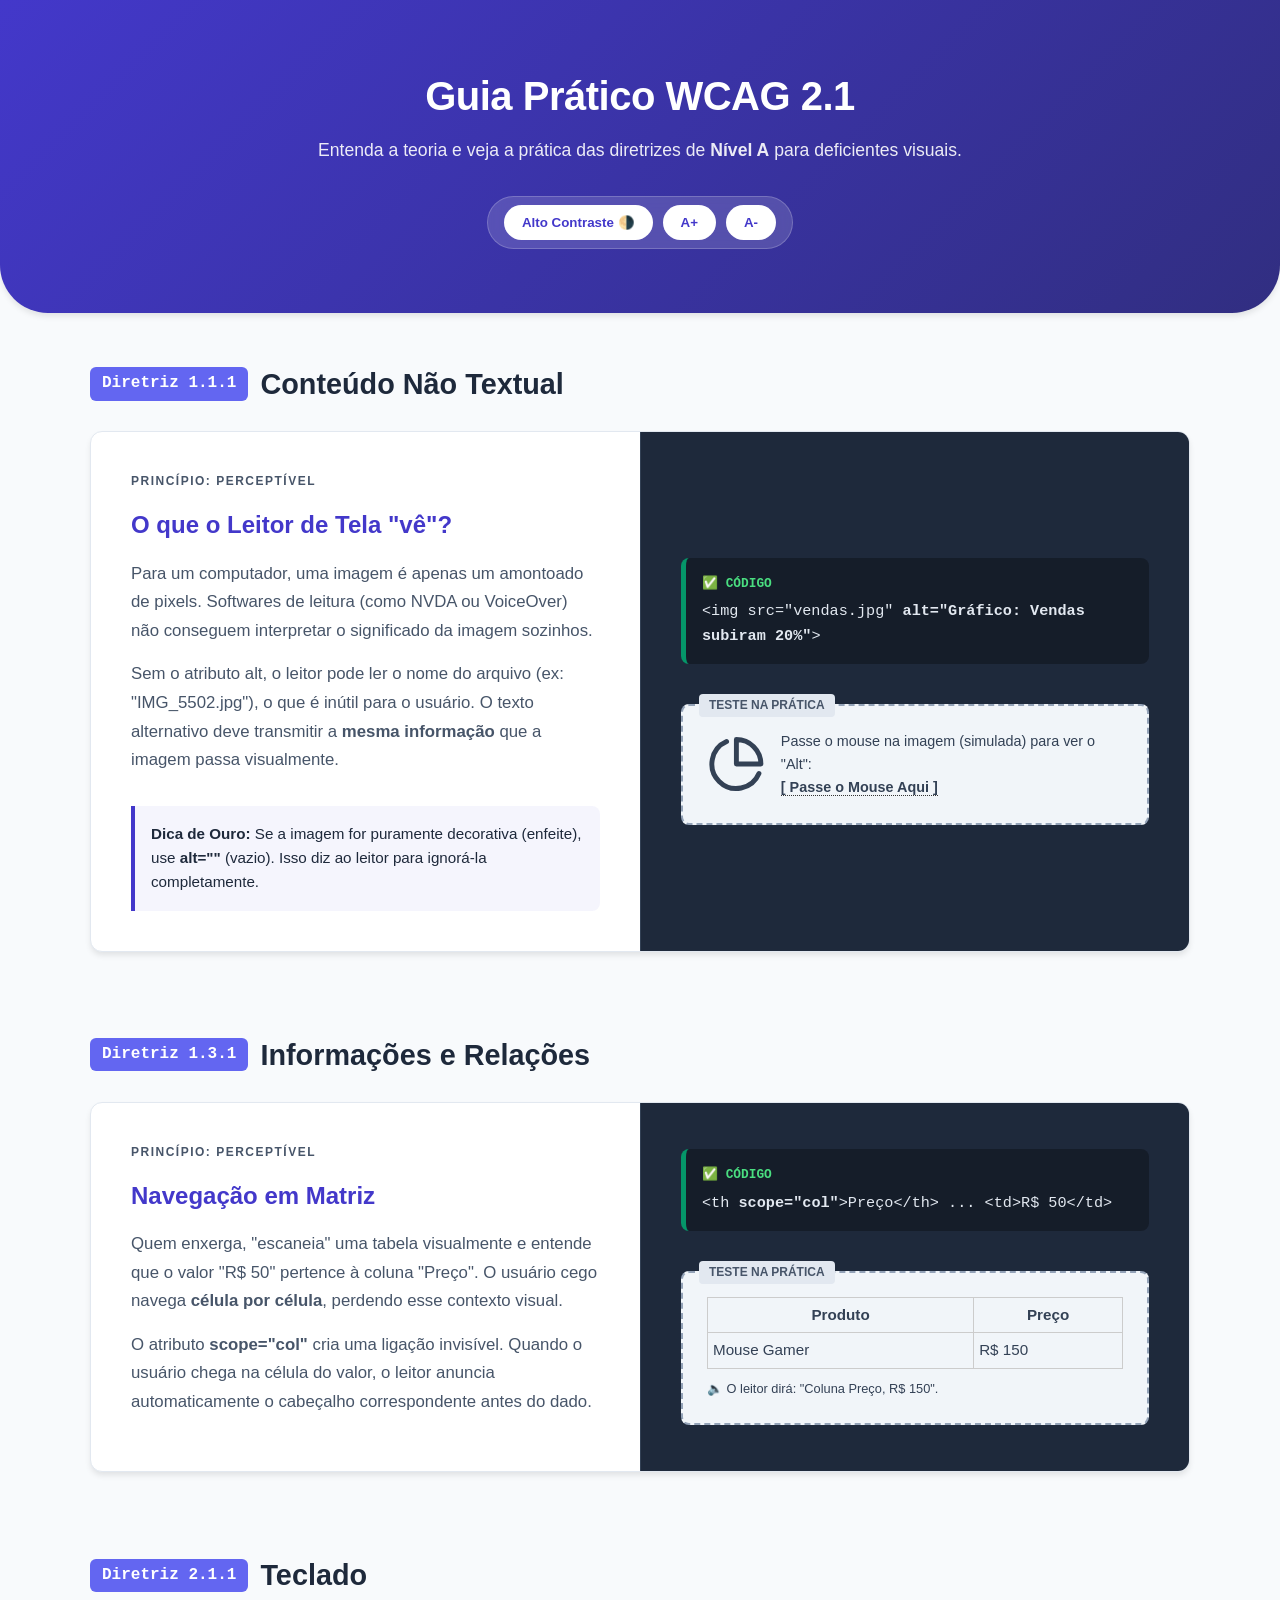
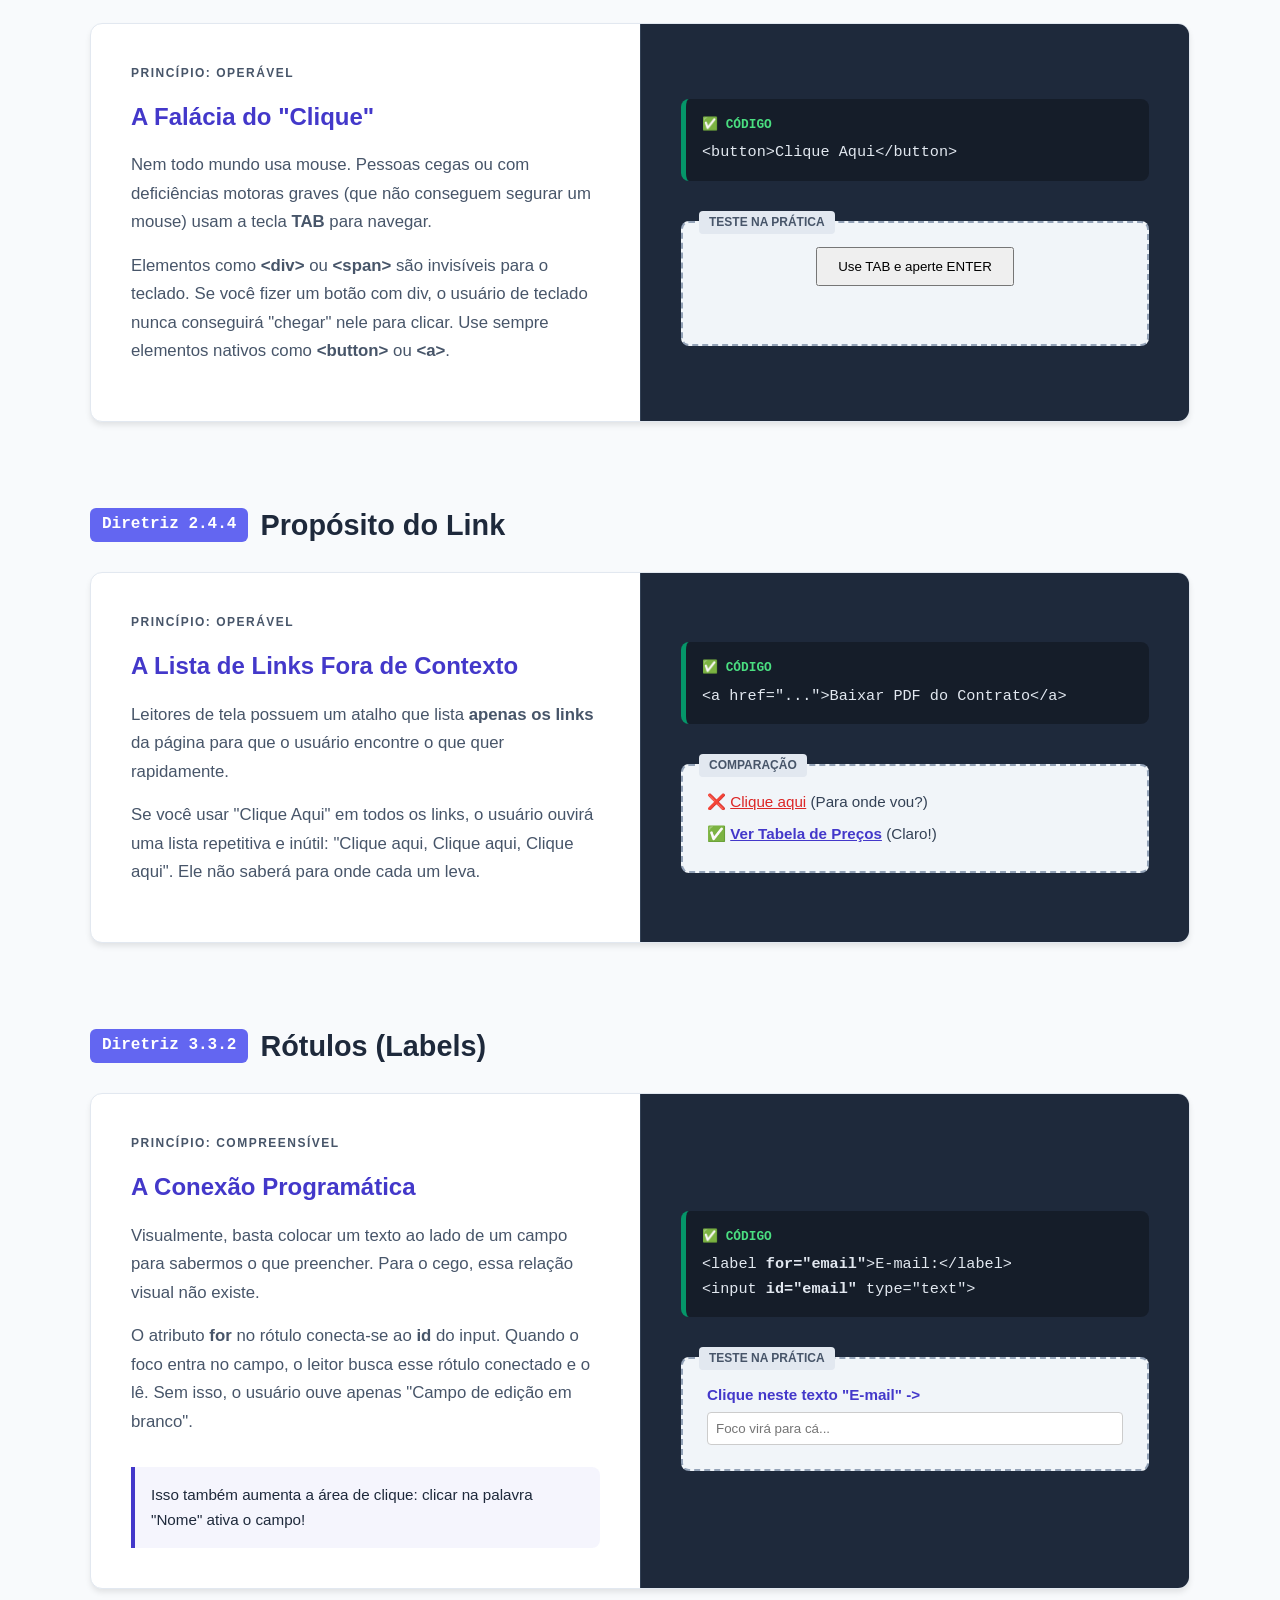
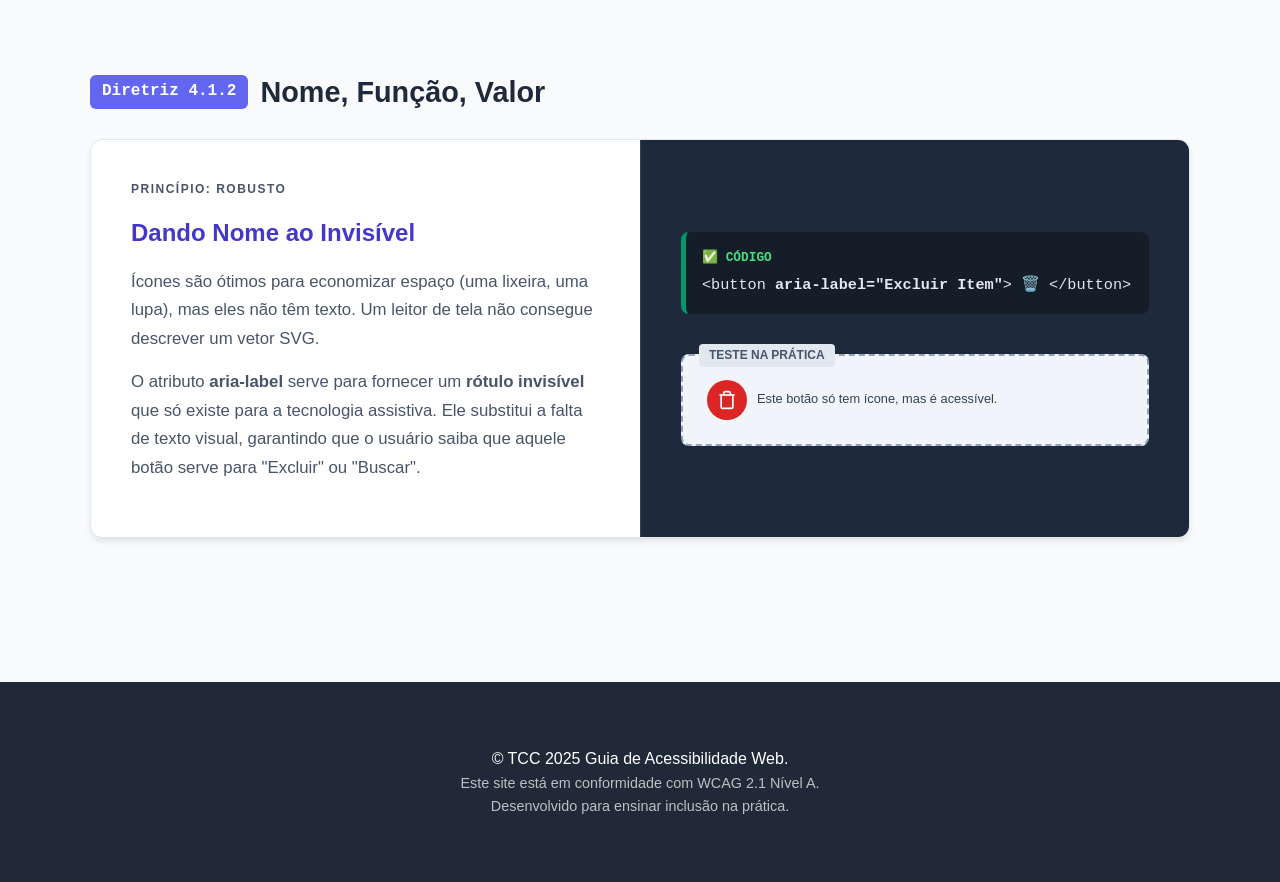
==== index.html @ 371a4eed "Update index.html" ====
<!DOCTYPE html>
<html lang="pt-br">
<head>
    <meta charset="UTF-8">
    <meta name="viewport" content="width=device-width, initial-scale=1.0">
    <meta name="description" content="Guia prático, interativo e explicativo das diretrizes WCAG 2.1 Nível A.">
    <title>Guia WCAG 2.1 Explicado - Nível A</title>
    
    <style>
        /* Cores/design */
        :root {
            --primary: #4338ca;
            --primary-light: #6366f1;
            --accent: #f43f5e;
            --success: #059669;
            --danger: #dc2626;
            --bg-body: #f8fafc;
            --bg-card: #ffffff;
            --text-main: #1e293b;
            --text-muted: #475569;
            --border-color: #e2e8f0;
            --radius: 12px;
            --shadow: 0 4px 6px -1px rgba(0, 0, 0, 0.1);
            --header-gradient: linear-gradient(135deg, var(--primary), #312e81);
        }

        /* Alto Contraste */
        body.high-contrast {
            --primary: #ffff00 !important;
            --primary-light: #ffffff !important;
            --accent: #00ffff !important;
            --success: #00ff00 !important;
            --danger: #ff5555 !important;
            --bg-body: #000000 !important;
            --bg-card: #000000 !important;
            --text-main: #ffffff !important;
            --text-muted: #ffff00 !important;
            --border-color: #ffffff !important;
            --shadow: none !important;
            --header-gradient: none !important;
        }

        /* Ajustes do Alto Contraste */
        body.high-contrast header,
        body.high-contrast .guideline-card,
        body.high-contrast .code-block,
        body.high-contrast .live-preview,
        body.high-contrast footer {
            border: 2px solid #fff !important;
            background: #000 !important;
        }

        body.high-contrast h2 span {
            background: #000 !important;
            border: 1px solid #ffff00;
            color: #ffff00 !important;
        }

        /* --- RESET & BASE --- */
        * { box-sizing: border-box; margin: 0; padding: 0; }
        
        html { font-size: 100%; } /* Base para REM */

        .visually-hidden{
                position: absolute !important;
                width: 1px !important;
                height: 1px !important;
                padding: 0 !important;
                margin: -1px !important;
                overflow: hidden !important;
                clip: rect(0, 0, 0, 0) !important;
                white-space: nowrap !important;
                border: 0 !important
        }

        body {
            font-family: 'Segoe UI', Roboto, Helvetica, Arial, sans-serif;
            background-color: var(--bg-body);
            color: var(--text-main);
            line-height: 1.6;
            transition: background-color 0.3s, color 0.3s;
        }

        /* Skip Link */
        .skip-link {
            position: absolute;
            top: -999px;
            left: 50%;
            transform: translateX(-50%);
            background: var(--accent);
            color: white;
            padding: 12px 24px;
            font-weight: bold;
            text-decoration: none;
            border-radius: 0 0 8px 8px;
            z-index: 9999;
            transition: top 0.2s;
        }
        .skip-link:focus { top: 0; outline: 3px solid #fff; }

        /* header */
        header {
            background: var(--header-gradient);
            background-color: var(--primary);
            color: white;
            padding: 4rem 1.5rem;
            text-align: center;
            border-bottom-right-radius: 3rem;
            border-bottom-left-radius: 3rem;
            margin-bottom: 3rem;
            box-shadow: var(--shadow);
        }

        header h1 { font-size: 2.5rem; margin-bottom: 0.5rem; letter-spacing: -0.5px; }
        header p { opacity: 0.9; max-width: 700px; margin: 0 auto; font-size: 1.1rem; }

        /* Toolbar */
        .a11y-toolbar {
            background: rgba(255, 255, 255, 0.15);
            backdrop-filter: blur(8px);
            display: inline-flex;
            gap: 10px;
            padding: 8px 16px;
            border-radius: 100px;
            margin-top: 2rem;
            border: 1px solid rgba(255,255,255,0.2);
            flex-wrap: wrap;
            justify-content: center;
        }

        body.high-contrast .a11y-toolbar { background: #000; border: 2px solid #fff; }

        .a11y-toolbar button {
            background: white;
            color: var(--primary);
            border: 2px solid transparent;
            padding: 8px 16px;
            border-radius: 20px;
            font-weight: 700;
            cursor: pointer;
            transition: transform 0.2s;
        }

        body.high-contrast .a11y-toolbar button {
            background: #000 !important;
            color: #ffff00 !important;
            border: 2px solid #ffff00 !important;
        }

        .a11y-toolbar button:hover { transform: translateY(-2px); }

        /* Foco Visível */
        button:focus-visible, a:focus-visible, input:focus-visible {
            outline: 3px solid var(--accent);
            outline-offset: 4px;
        }
        body.high-contrast :focus-visible { outline: 3px solid #fff; }

        /* Conteudo */
        .container {
            width: 90%;
            max-width: 1100px;
            margin: 0 auto;
            padding-bottom: 4rem;
        }

        section { margin-bottom: 5rem; scroll-margin-top: 2rem; }

        h2 {
            font-size: 1.8rem;
            color: var(--text-main);
            margin-bottom: 1.5rem;
            display: flex;
            align-items: center;
            gap: 12px;
            flex-wrap: wrap;
        }
        h2 span {
            background: var(--primary-light);
            color: white;
            padding: 4px 12px;
            border-radius: 6px;
            font-size: 1rem;
            font-weight: bold;
            font-family: monospace;
        }

        /* Cards */
        .guideline-card {
            background: var(--bg-card);
            border-radius: var(--radius);
            box-shadow: var(--shadow);
            overflow: hidden;
            border: 1px solid var(--border-color);
            display: grid;
            grid-template-columns: 1fr;
        }

        @media(min-width: 900px) {
            .guideline-card { grid-template-columns: 50% 50%; }
        }

        /* Lado esquerdo texto */
        .card-content {
            padding: 2.5rem;
            display: flex;
            flex-direction: column;
            justify-content: center;
        }

        .wcag-tag {
            text-transform: uppercase;
            font-size: 0.75rem;
            font-weight: 800;
            color: var(--text-muted);
            letter-spacing: 1.5px;
            margin-bottom: 15px;
            display: block;
        }

        .card-content h3 { color: var(--primary); margin-bottom: 15px; font-size: 1.5rem; }
        
        /* Ajuste no texto */
        .card-content p { 
            margin-bottom: 15px; 
            color: var(--text-muted); 
            font-size: 1.05rem; 
            line-height: 1.7;
        }
        .card-content strong { color: var(--text-main); font-weight: 700; }

        /* Lado direito código */
        .card-code {
            background: #1e293b;
            padding: 2.5rem;
            color: #e2e8f0;
            font-family: 'Courier New', Courier, monospace;
            font-size: 0.95rem;
            display: flex;
            flex-direction: column;
            justify-content: center;
            border-left: 1px solid #334155;
        }
        
        body.high-contrast .card-code {
            background: #000 !important;
            border-left: 2px solid #fff;
            border-top: 2px solid #fff;
        }

        .code-block {
            background: rgba(0,0,0,0.3);
            padding: 1rem;
            border-radius: 8px;
            border-left: 5px solid;
            margin-bottom: 1rem;
        }
        
        .correct { border-color: var(--success); }
        .label.certo { color: #4ade80; font-weight: bold; display: block; margin-bottom: 5px; font-size: 0.8rem; text-transform: uppercase;}
        
        code strong {
            background: rgba(255,255,255,0.15);
            color: #fff;
            padding: 2px 4px;
            border-radius: 4px;
        }

        /* Live Preview */
        .live-preview {
            background: #f1f5f9;
            border: 2px dashed #94a3b8;
            padding: 1.5rem;
            border-radius: 8px;
            margin-top: 1.5rem;
            color: #334155;
            font-family: 'Segoe UI', sans-serif;
            position: relative;
        }

        body.high-contrast .live-preview {
            background: #111;
            border-color: #fff;
            color: #fff;
        }

        .preview-title {
            position: absolute;
            top: -12px;
            left: 1rem;
            background: #e2e8f0;
            color: #475569;
            padding: 2px 10px;
            border-radius: 4px;
            font-size: 0.75rem;
            font-weight: bold;
            text-transform: uppercase;
        }
        body.high-contrast .preview-title { background: #fff; color: #000; }

        /* Footer */
        footer {
            background: #1f2937;
            color: white;
            text-align: center;
            padding: 4rem 1rem;
            margin-top: auto;
        }

        /* Explicação adicional */
        .explanation-box {
            background-color: rgba(67, 56, 202, 0.05); 
            border-left: 4px solid var(--primary);
            padding: 1rem;
            margin-top: 1rem;
            border-radius: 0 8px 8px 0;
            font-size: 0.95rem;
        }
        body.high-contrast .explanation-box {
            background: #111;
            border-color: #ffff00;
            color: #fff;
        }
        .enfase{
            font-weight: 600;
        }
    </style>
</head>
<body>

    <a href="#main-content" class="skip-link">Pular para conteúdo principal</a>

    <header role="banner">
        <div style="max-width: 900px; margin: 0 auto;">
            <h1 tabindex="0">Guia Prático WCAG 2.1</h1>
            <p tabindex="0">Entenda a teoria e veja a prática das diretrizes de <span class="enfase">Nível A</span> para deficientes visuais.</p>
            
            <div class="a11y-toolbar" role="group" aria-label="Ferramentas de Acessibilidade">
                <button onclick="toggleContrast()" id="btn-contrast" aria-pressed="false">Alto Contraste 🌗</button>
                <button onclick="changeFontSize(1)" aria-label="Aumentar Fonte">A+</button>
                <button onclick="changeFontSize(-1)" aria-label="Diminuir Fonte">A-</button>
            </div>
        </div>
    </header>

    <main id="main-content" class="container" role="main">

        <!-- 1.1.1 CONTEÚDO NÃO TEXTUAL -->
        <section id="guideline-111">
            <h2 tabindex="0"><span>Diretriz 1.1.1</span> Conteúdo Não Textual</h2>
            <div class="guideline-card">
                <div class="card-content">
                    <span tabindex="0" class="wcag-tag">Princípio: Perceptível</span>
                    <h3 tabindex="0">O que o Leitor de Tela "vê"?</h3>
                    <p tabindex="0">Para um computador, uma imagem é apenas um amontoado de pixels. Softwares de leitura (como NVDA ou VoiceOver) não conseguem interpretar o significado da imagem sozinhos.</p>
                    <p tabindex="0">Sem o atributo alt, o leitor pode ler o nome do arquivo (ex: "IMG_5502.jpg"), o que é inútil para o usuário. O texto alternativo deve transmitir a <span class="enfase">mesma informação</span> que a imagem passa visualmente.</p>
                    <div tabindex="0" class="explanation-box">
                        <span class="enfase" >Dica de Ouro:</span> Se a imagem for puramente decorativa (enfeite), use <span class="enfase">alt=""</span> (vazio). Isso diz ao leitor para ignorá-la completamente.
                    </div>
                </div>
                <div class="card-code" aria-hidden="true" tabindex="-1">
                    <div class="code-block correct">
                        <span class="label certo">✅ Código</span>
                        &lt;img src="vendas.jpg" <span class="enfase">alt="Gráfico: Vendas subiram 20%"</span>&gt;
                    </div>
                    
                    <div class="live-preview">
                        <span class="preview-title">Teste na Prática</span>
                        <div style="display: flex; align-items: center; gap: 15px;">
                            <svg width="60" height="60" viewBox="0 0 24 24" fill="none" stroke="currentColor" stroke-width="2" stroke-linecap="round" stroke-linejoin="round">
                                <path d="M21.21 15.89A10 10 0 1 1 8 2.83"></path>
                                <path d="M22 12A10 10 0 0 0 12 2v10z"></path>
                            </svg>
                            <span style="font-size: 0.9rem;">
                                Passe o mouse na imagem (simulada) para ver o "Alt":<br>
                                
                                <strong title="Gráfico: Vendas subiram 20%" style="border-bottom: 1px dotted #333; cursor: help;">[ Passe o Mouse Aqui ]</strong>
                            </span>
                        </div>
                    </div>
                </div>
            </div>
        </section>

        <!-- 1.3.1 TABELAS -->
        <section id="guideline-131">
            <h2 tabindex="0"><span>Diretriz 1.3.1</span> Informações e Relações</h2>
            <div class="guideline-card">
                <div class="card-content">
                    <span tabindex="0" class="wcag-tag">Princípio: Perceptível</span>
                    <h3 tabindex="0">Navegação em Matriz</h3>
                    <p tabindex="0">Quem enxerga, "escaneia" uma tabela visualmente e entende que o valor "R$ 50" pertence à coluna "Preço". O usuário cego navega <span class="enfase">célula por célula</span>, perdendo esse contexto visual.</p>
                    <p tabindex="0">O atributo <span class="enfase">scope="col"</span> cria uma ligação invisível. Quando o usuário chega na célula do valor, o leitor anuncia automaticamente o cabeçalho correspondente antes do dado.</p>
                </div>
                <div class="card-code" tabindex="-1" aria-hidden="true">
                    <div class="code-block correct">
                        <span class="label certo">✅ Código</span>
                        &lt;th <span class="enfase">scope="col"</span>&gt;Preço&lt;/th&gt; ... &lt;td&gt;R$ 50&lt;/td&gt;
                    </div>

                    <div class="live-preview">
                        <span class="preview-title">Teste na Prática</span>
                        <table style="width:100%; border-collapse: collapse;">
                            <thead tabindex="-1" aria-hidden="true">
                                <tr>
                                    <th scope="col" style="border:1px solid #ccc; padding:5px;">Produto</th>
                                    <th scope="col" style="border:1px solid #ccc; padding:5px;">Preço</th>
                                </tr>
                            </thead>
                            <tbody >
                                <tr>
                                    <td style="border:1px solid #ccc; padding:5px;"><div class="visually-hidden">Coluna Produto</div> Mouse Gamer</td>
                                    <td style="border:1px solid #ccc; padding:5px;">R$ 150</td>
                                </tr>
                            </tbody>
                        </table>
                        <p style="margin-top:10px; font-size: 0.8rem;">
                            🔈 O leitor dirá: "Coluna Preço, R$ 150".
                        </p>
                    </div>
                </div>
            </div>
        </section>

        <!-- 2.1.1 TECLADO -->
        <section id="guideline-211">
            <h2 tabindex="0"><span> Diretriz 2.1.1</span> Teclado</h2>
            <div class="guideline-card">
                <div class="card-content">
                    <span tabindex="0" class="wcag-tag">Princípio: Operável</span>
                    <h3 tabindex="0">A Falácia do "Clique"</h3>
                    <p tabindex="0">Nem todo mundo usa mouse. Pessoas cegas ou com deficiências motoras graves (que não conseguem segurar um mouse) usam a tecla <span class="enfase">TAB</span> para navegar.</p>
                    <p tabindex="0">Elementos como <span class="enfase">&lt;div&gt;</span> ou <span class="enfase">&lt;span&gt;</span> são invisíveis para o teclado. Se você fizer um botão com div, o usuário de teclado nunca conseguirá "chegar" nele para clicar. Use sempre elementos nativos como <span class="enfase">&lt;button&gt;</span> ou <span class="enfase">&lt;a&gt;</span>.</p>
                </div>
                <div class="card-code" tabindex="-1" aria-hidden="true">
                    <div class="code-block correct">
                        <span class="label certo">✅ Código</span>
                        &lt;button&gt;Clique Aqui&lt;/button&gt;
                    </div>

                    <div class="live-preview" style="text-align: center;">
                        <span class="preview-title">Teste na Prática</span>
                        <button id="btn-keyboard-test" onclick="testKeyboard()" style="padding: 10px 20px; cursor:pointer;">
                            Use TAB e aperte ENTER
                        </button>
                        <p id="msg-keyboard" style="margin-top: 10px; font-weight: bold; color: var(--success); height: 1.5rem;"></p>
                    </div>
                </div>
            </div>
        </section>

        <!-- 2.4.4 LINKS -->
        <section id="guideline-244">
            <h2 tabindex="0"><span>Diretriz 2.4.4</span> Propósito do Link</h2>
            <div class="guideline-card">
                <div class="card-content">
                    <span tabindex="0" class="wcag-tag">Princípio: Operável</span>
                    <h3 tabindex="0">A Lista de Links Fora de Contexto</h3>
                    <p tabindex="0">Leitores de tela possuem um atalho que lista <span class="enfase">apenas os links</span> da página para que o usuário encontre o que quer rapidamente.</p>
                    <p tabindex="0">Se você usar "Clique Aqui" em todos os links, o usuário ouvirá uma lista repetitiva e inútil: "Clique aqui, Clique aqui, Clique aqui". Ele não saberá para onde cada um leva.</p>
                </div>
                <div class="card-code" tabindex="-1" aria-hidden="true">
                    <div class="code-block correct">
                        <span class="label certo">✅ Código</span>
                        &lt;a href="..."&gt;Baixar PDF do Contrato&lt;/a&gt;
                    </div>

                    <div class="live-preview">
                        <span class="preview-title">Comparação</span>
                        <ul style="list-style: none; padding: 0;">
                            <li style="margin-bottom: 8px;">❌ <a href="#" style="color: var(--danger);">Clique aqui</a> (Para onde vou?)</li>
                            <li>✅ <a href="#" style="color: var(--primary); font-weight: bold;">Ver Tabela de Preços</a> (Claro!)</li>
                        </ul>
                    </div>
                </div>
            </div>
        </section>

        <!-- 3.3.2 LABELS -->
        <section id="guideline-332">
            <h2 tabindex="0"><span>Diretriz 3.3.2</span> Rótulos (Labels)</h2>
            <div class="guideline-card">
                <div class="card-content">
                    <span tabindex="0" class="wcag-tag">Princípio: Compreensível</span>
                    <h3 tabindex="0">A Conexão Programática</h3>
                    <p tabindex="0">Visualmente, basta colocar um texto ao lado de um campo para sabermos o que preencher. Para o cego, essa relação visual não existe.</p>
                    <p tabindex="0">O atributo <span class="enfase">for</span> no rótulo conecta-se ao <span class="enfase">id</span> do input. Quando o foco entra no campo, o leitor busca esse rótulo conectado e o lê. Sem isso, o usuário ouve apenas "Campo de edição em branco".</p>
                    <div class="explanation-box" tabindex="0">
                        Isso também aumenta a área de clique: clicar na palavra "Nome" ativa o campo!
                    </div>
                </div>
                <div class="card-code" aria-hidden="true" tabindex="-1">
                    <div class="code-block correct">
                        <span class="label certo">✅ Código</span>
                        &lt;label <span class="enfase">for="email"</span>&gt;E-mail:&lt;/label&gt;<br>
                        &lt;input <span class="enfase">id="email"</span> type="text"&gt;
                    </div>

                    <div class="live-preview">
                        <span class="preview-title">Teste na Prática</span>
                        <!-- Label clicável -->
                        <label for="input-teste" style="display: block; margin-bottom: 5px; cursor: pointer; color: var(--primary); font-weight: bold;">
                            Clique neste texto "E-mail" ->
                        </label>
                        <input type="text" id="input-teste" placeholder="Foco virá para cá..." style="width: 100%; padding: 8px; border: 1px solid #ccc; border-radius: 4px;">
                    </div>
                </div>
            </div>
        </section>

        <!-- 4.1.2 ARIA LABELS -->
        <section id="guideline-412">
            <h2 tabindex="0"><span>Diretriz 4.1.2</span> Nome, Função, Valor</h2>
            <div class="guideline-card">
                <div class="card-content">
                    <span class="wcag-tag" tabindex="0">Princípio: Robusto</span>
                    <h3 tabindex="0">Dando Nome ao Invisível</h3>
                    <p tabindex="0">Ícones são ótimos para economizar espaço (uma lixeira, uma lupa), mas eles não têm texto. Um leitor de tela não consegue descrever um vetor SVG.</p>
                    <p tabindex="0">O atributo <span class="enfase">aria-label</span> serve para fornecer um <span class="enfase">rótulo invisível</span> que só existe para a tecnologia assistiva. Ele substitui a falta de texto visual, garantindo que o usuário saiba que aquele botão serve para "Excluir" ou "Buscar".</p>
                </div>
                <div class="card-code" aria-hidden="true" tabindex="-1">
                    <div class="code-block correct">
                        <span class="label certo">✅ Código</span>
                        &lt;button <span class="enfase">aria-label="Excluir Item"</span>&gt; 🗑️ &lt;/button&gt;
                    </div>

                    <div class="live-preview">
                        <span class="preview-title">Teste na Prática</span>
                        <div style="display: flex; align-items: center; gap: 10px;">
                            <button aria-label="Excluir Item" onclick="alert('Leitor leu: Excluir Item')" style="background: var(--danger); color: white; border: none; width: 40px; height: 40px; border-radius: 50%; display: flex; align-items: center; justify-content: center; cursor: pointer;">
                                <svg width="20" height="20" viewBox="0 0 24 24" fill="none" stroke="currentColor" stroke-width="2">
                                    <polyline points="3 6 5 6 21 6"></polyline>
                                    <path d="M19 6v14a2 2 0 0 1-2 2H7a2 2 0 0 1-2-2V6m3 0V4a2 2 0 0 1 2-2h4a2 2 0 0 1 2 2v2"></path>
                                </svg>
                            </button>
                            <small style="font-size: 0.8rem">Este botão só tem ícone, mas é acessível.</small>
                        </div>
                    </div>
                </div>
            </div>
        </section>

    </main>

    <footer role="contentinfo">
        <p tabindex="0" >&copy; TCC 2025 Guia de Acessibilidade Web.</p>
        <p tabindex="0" style="font-size: 0.9rem; opacity: 0.7;">
            Este site está em conformidade com WCAG 2.1 Nível A.<br>
            Desenvolvido para ensinar inclusão na prática.
        </p>
    </footer>

    <!-- INTERAÇÃO -->
    <script>
        // Zoom 
        let currentSize = 100;
        function changeFontSize(dir) {
            if(dir === 1 && currentSize < 160) currentSize += 10;
            if(dir === -1 && currentSize > 90) currentSize -= 10;
            document.documentElement.style.fontSize = currentSize + "%";
        }

        // Alto Contraste
        function toggleContrast() {
            const body = document.body;
            const btn = document.getElementById('btn-contrast');
            body.classList.toggle('high-contrast');
            const isActive = body.classList.contains('high-contrast');
            btn.setAttribute('aria-pressed', isActive);
            btn.innerText = isActive ? "Desativar Alto Contraste" : "Alto Contraste 🌗";
        }

        // Teste de teclado
        function testKeyboard() {
            const btn = document.getElementById('btn-keyboard-test');
            const msg = document.getElementById('msg-keyboard');
            btn.innerText = "Sucesso! 🎉";
            btn.style.backgroundColor = "var(--success)";
            btn.style.color = "#fff";
            msg.innerText = "O evento de clique funcionou!";
            
            setTimeout(() => {
                btn.innerText = "Use TAB e aperte ENTER";
                btn.style.backgroundColor = "";
                btn.style.color = "";
                msg.innerText = "";
            }, 3000);
        }
    </script>
</body>
</html>
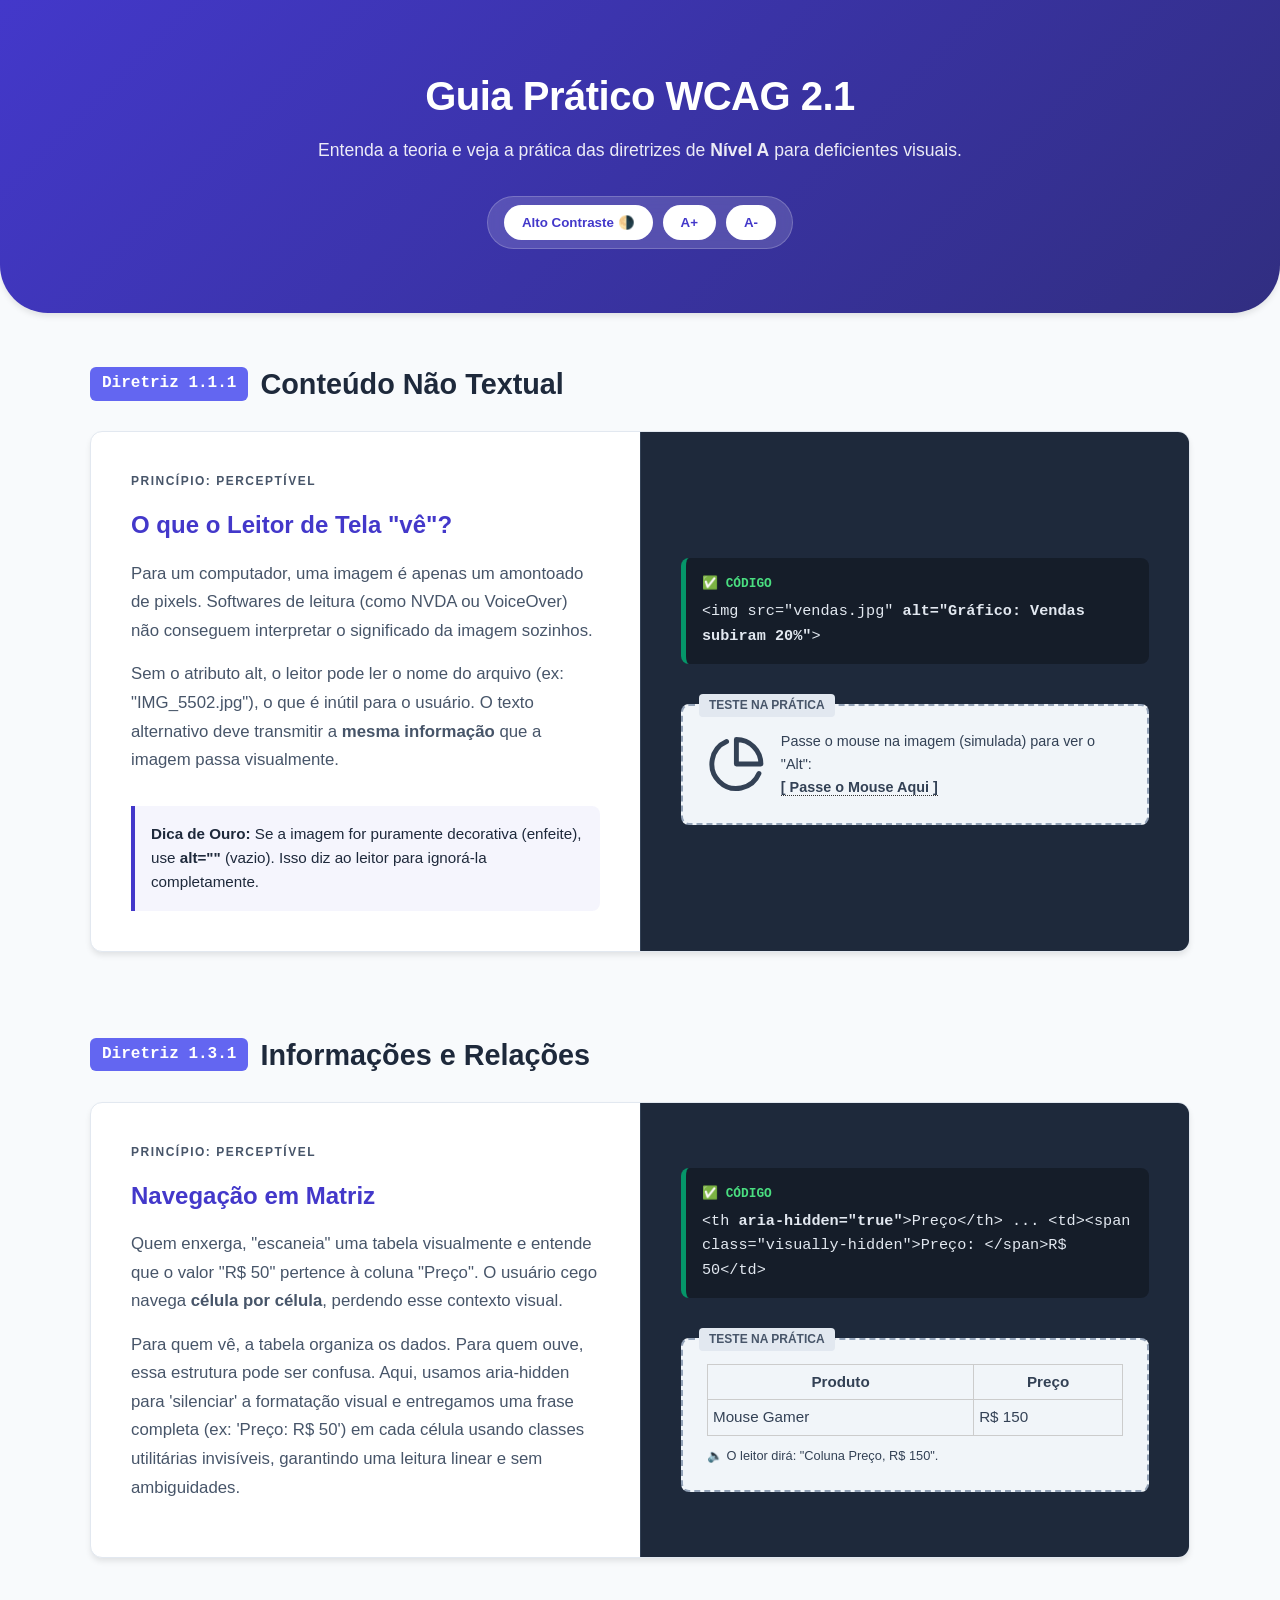
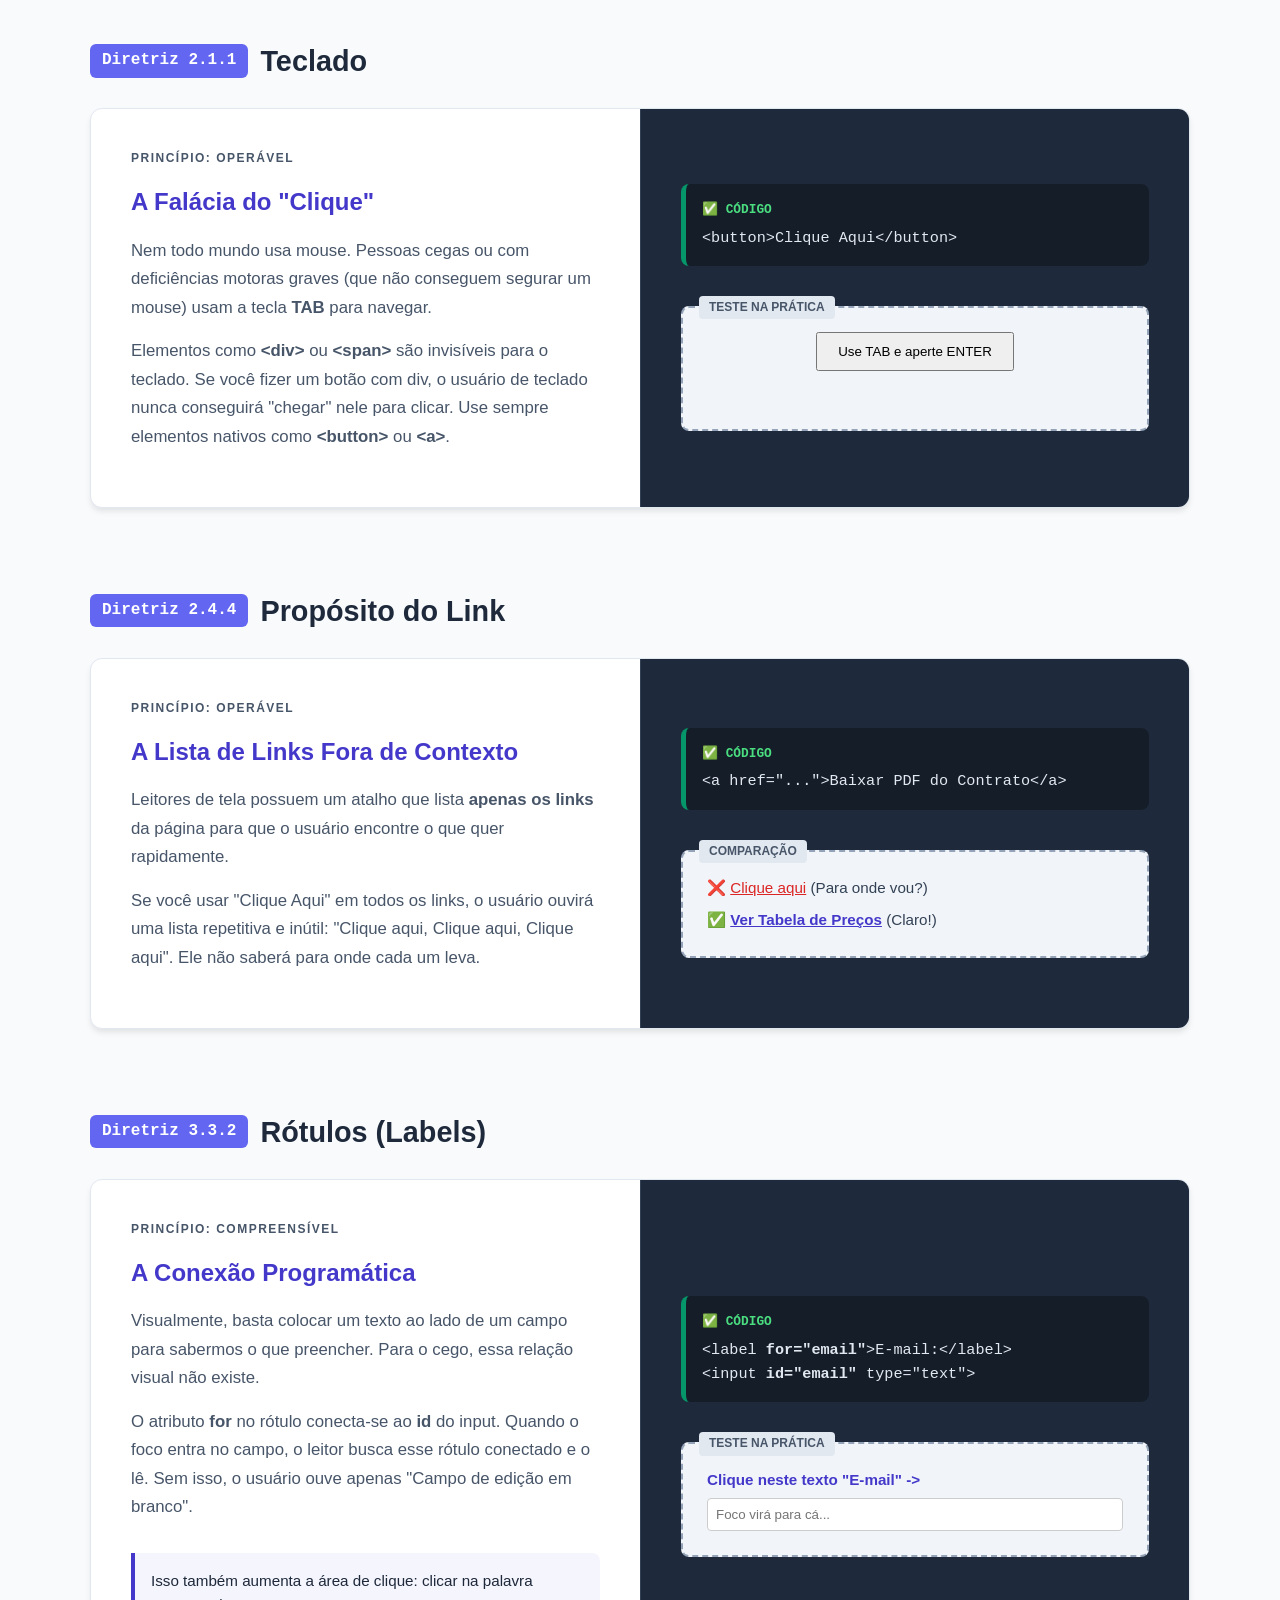
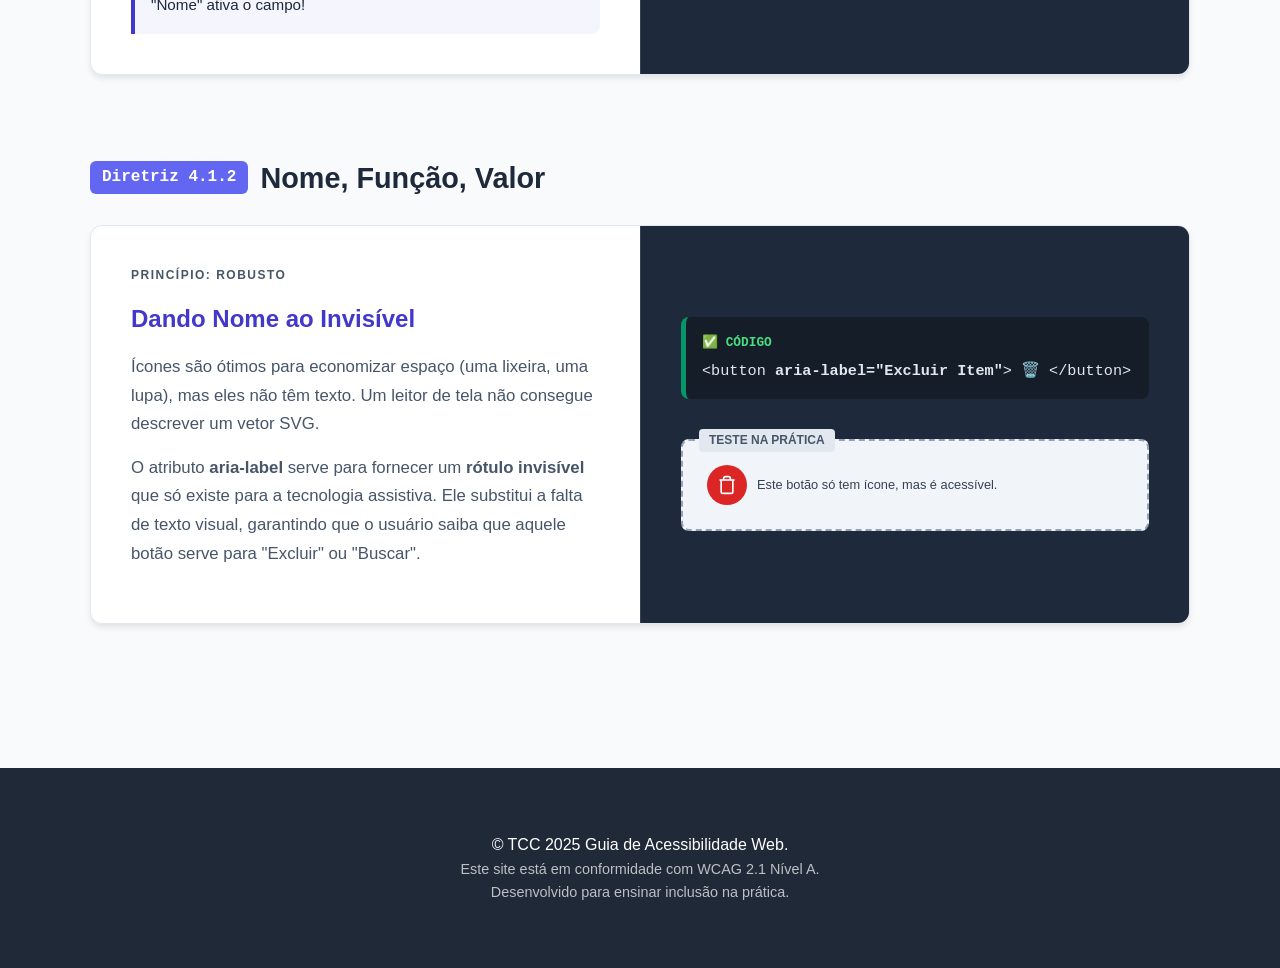
==== commit c3586d7d: "Update accessibility description for table navigation" ====
--- a/index.html
+++ b/index.html
@@ -390,12 +390,12 @@
                     <span tabindex="0" class="wcag-tag">Princípio: Perceptível</span>
                     <h3 tabindex="0">Navegação em Matriz</h3>
                     <p tabindex="0">Quem enxerga, "escaneia" uma tabela visualmente e entende que o valor "R$ 50" pertence à coluna "Preço". O usuário cego navega <span class="enfase">célula por célula</span>, perdendo esse contexto visual.</p>
-                    <p tabindex="0">O atributo <span class="enfase">scope="col"</span> cria uma ligação invisível. Quando o usuário chega na célula do valor, o leitor anuncia automaticamente o cabeçalho correspondente antes do dado.</p>
-                </div>
-                <div class="card-code" tabindex="-1" aria-hidden="true">
-                    <div class="code-block correct">
-                        <span class="label certo">✅ Código</span>
-                        &lt;th <span class="enfase">scope="col"</span>&gt;Preço&lt;/th&gt; ... &lt;td&gt;R$ 50&lt;/td&gt;
+                    <p tabindex="0">Para quem vê, a tabela organiza os dados. Para quem ouve, essa estrutura pode ser confusa. Aqui, usamos aria-hidden para 'silenciar' a formatação visual e entregamos uma frase completa (ex: 'Preço: R$ 50') em cada célula usando classes utilitárias invisíveis, garantindo uma leitura linear e sem ambiguidades.</p>
+                </div>
+                <div class="card-code" tabindex="0">
+                    <div class="code-block correct" aria-hidden="true" tabindex="-1">
+                        <span class="label certo" a>✅ Código</span>
+                        &lt;th <span class="enfase">aria-hidden="true"</span>&gt;Preço&lt;/th&gt; ... &lt;td&gt;&lt;span class="visually-hidden"&gt;Preço: &lt;/span&gt;R$ 50&lt;/td&gt;
                     </div>
 
                     <div class="live-preview">
@@ -410,11 +410,11 @@
                             <tbody >
                                 <tr>
                                     <td style="border:1px solid #ccc; padding:5px;"><div class="visually-hidden">Coluna Produto</div> Mouse Gamer</td>
-                                    <td style="border:1px solid #ccc; padding:5px;">R$ 150</td>
+                                    <td style="border:1px solid #ccc; padding:5px;"><div class="visually-hidden">Coluna Preço</div>R$ 150</td>
                                 </tr>
                             </tbody>
                         </table>
-                        <p style="margin-top:10px; font-size: 0.8rem;">
+                        <p tabindex="-1" aria-hidden="true" style="margin-top:10px; font-size: 0.8rem;">
                             🔈 O leitor dirá: "Coluna Preço, R$ 150".
                         </p>
                     </div>
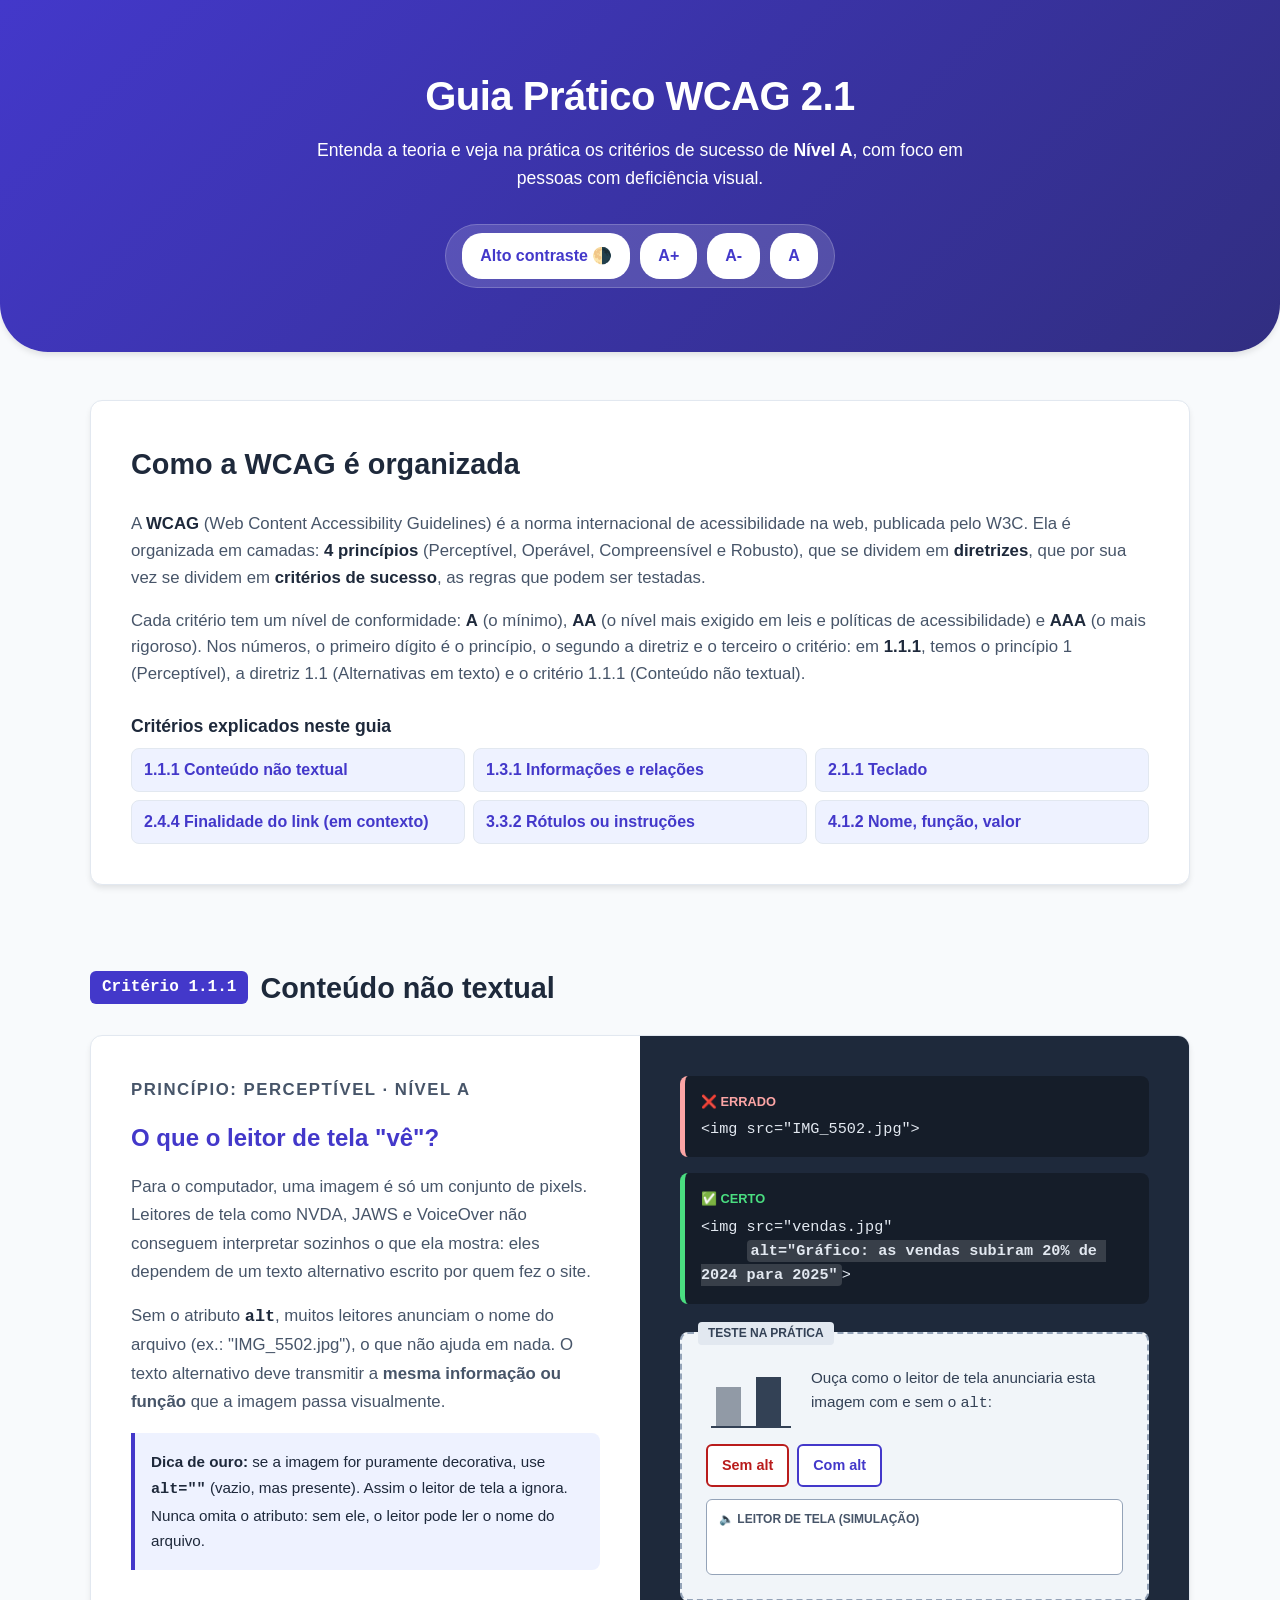
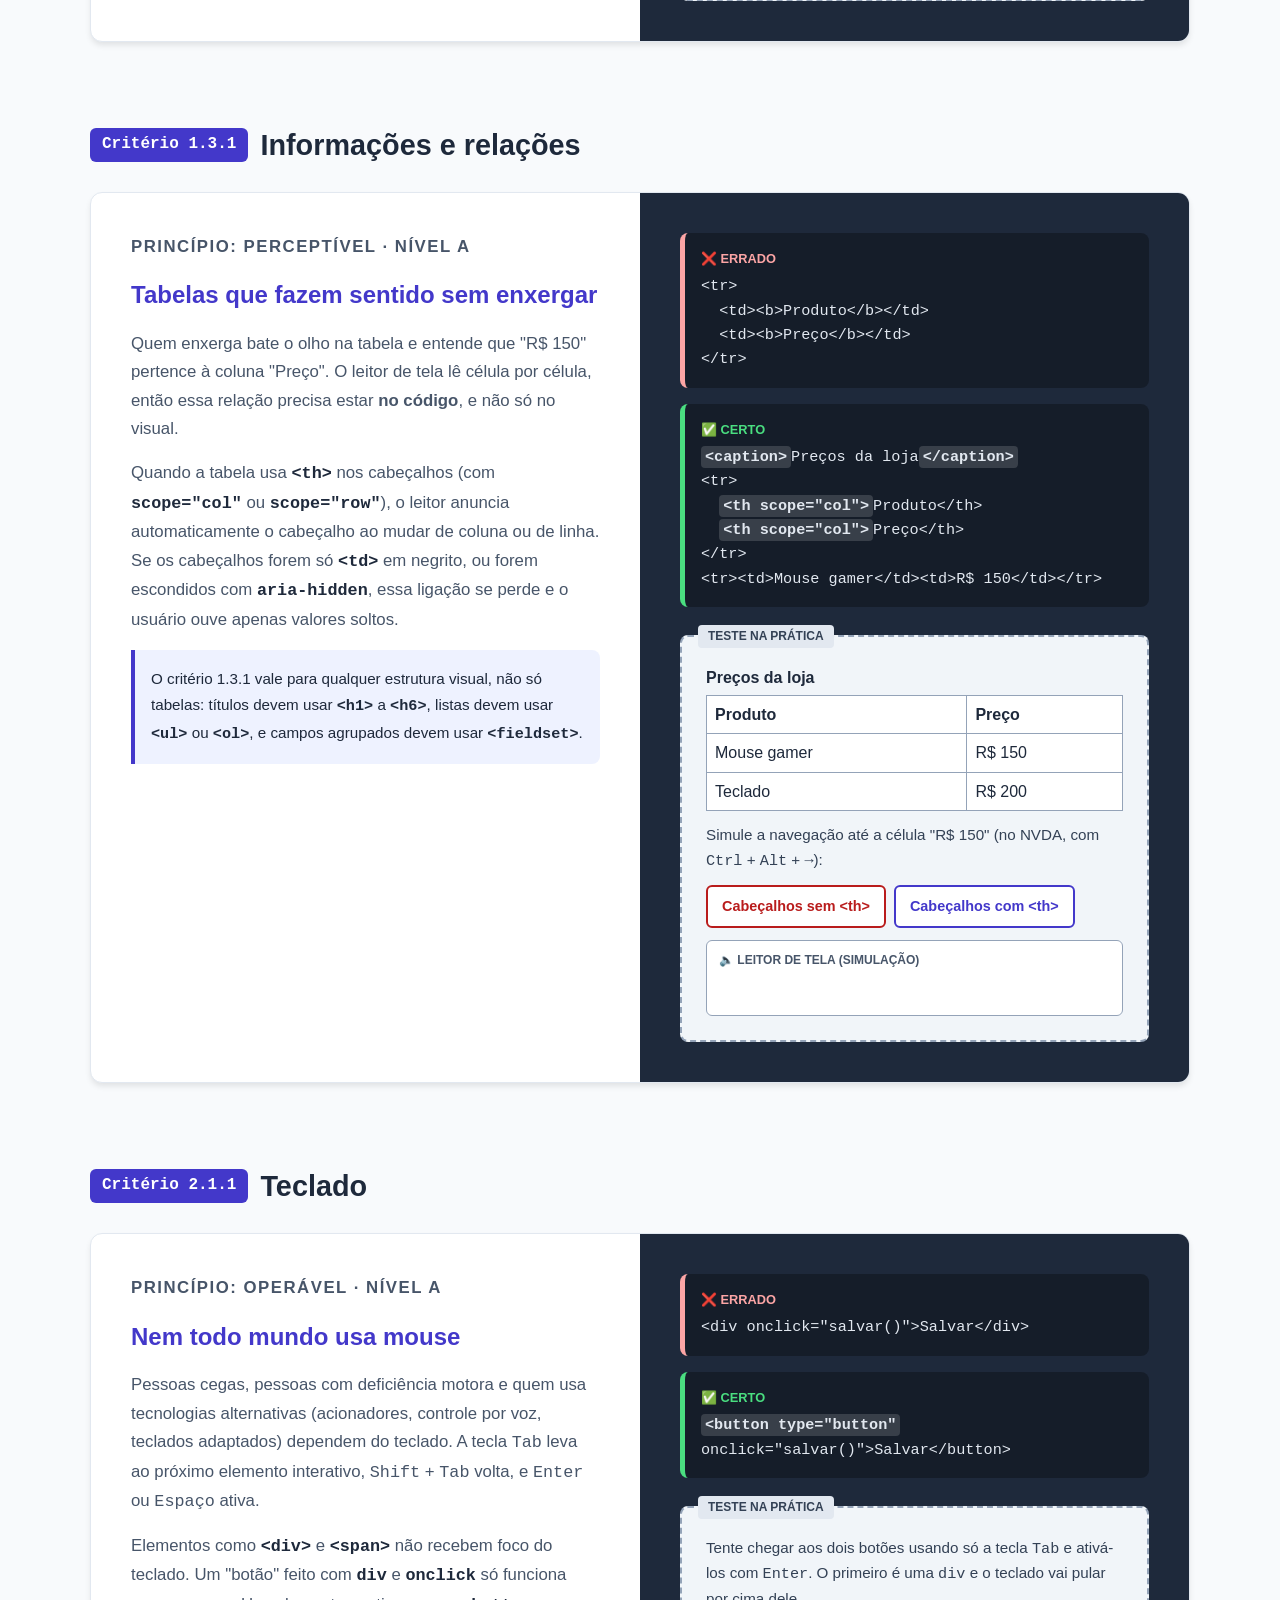
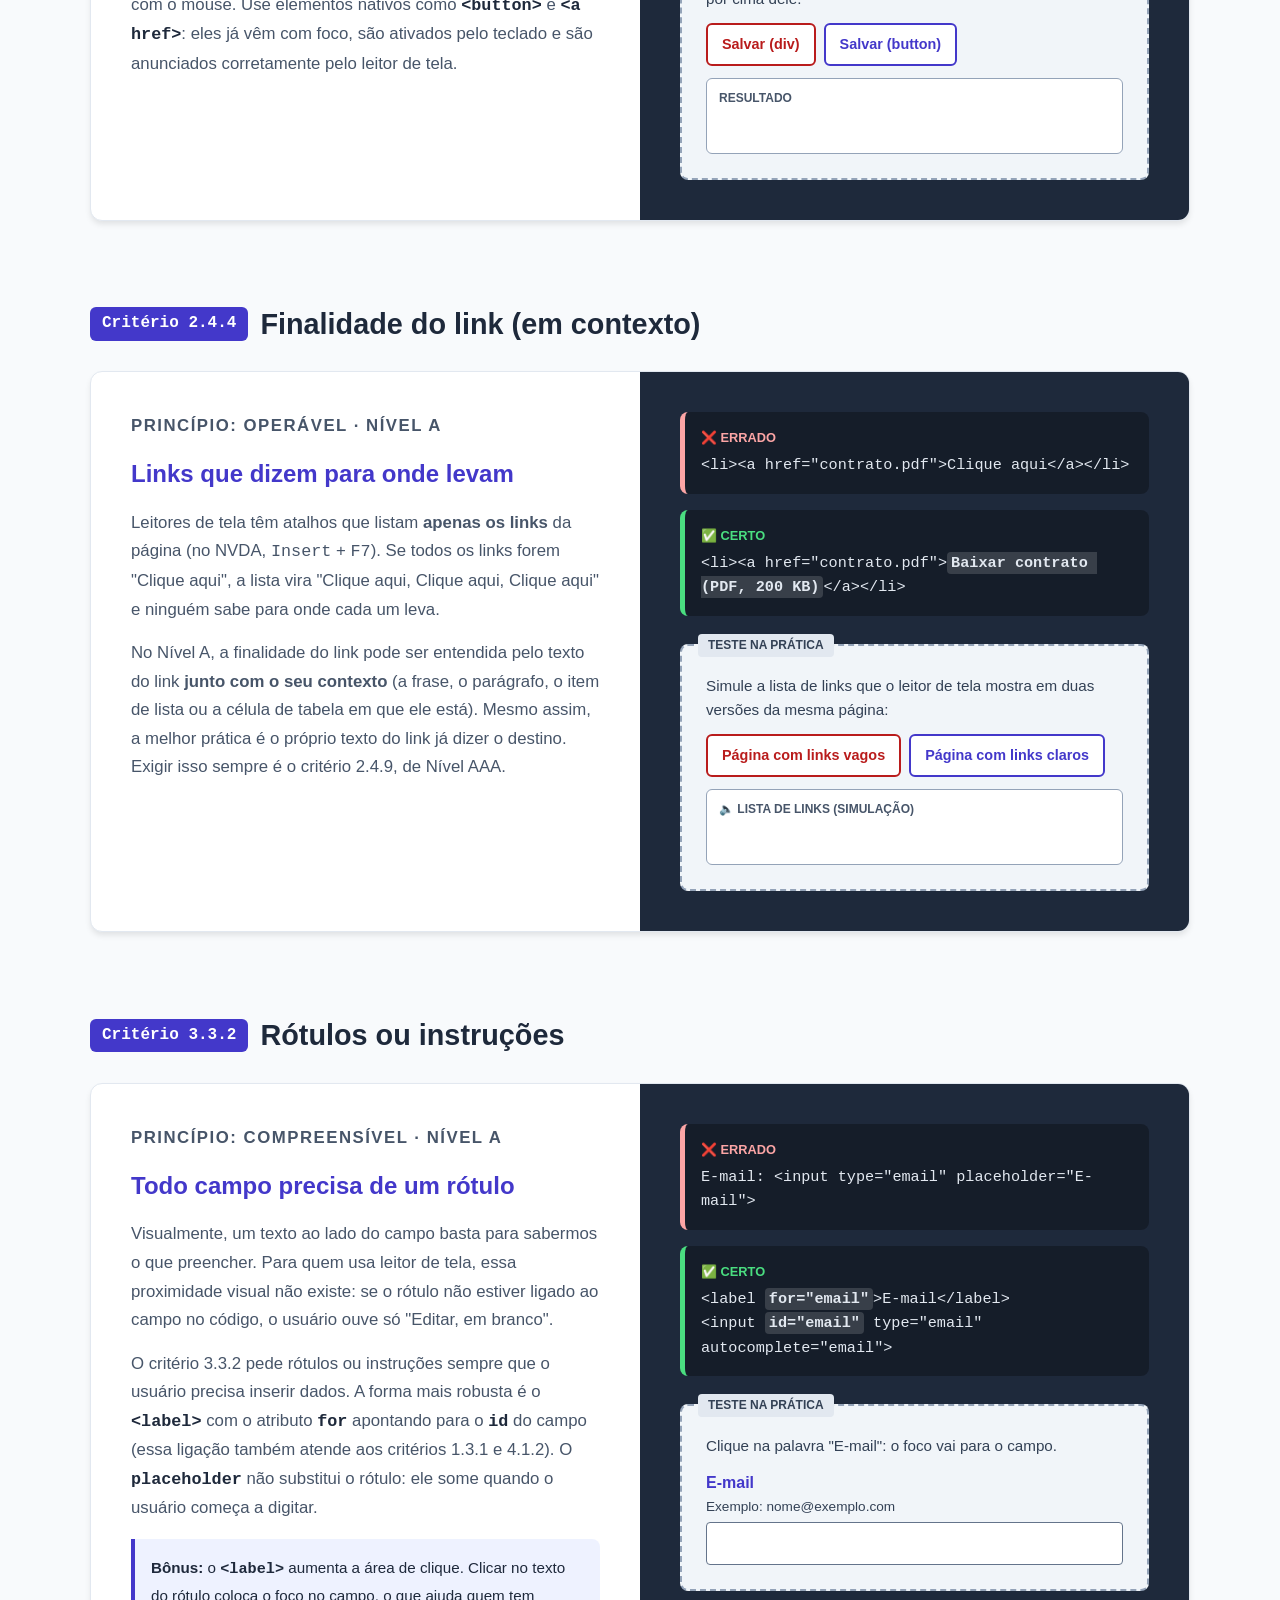
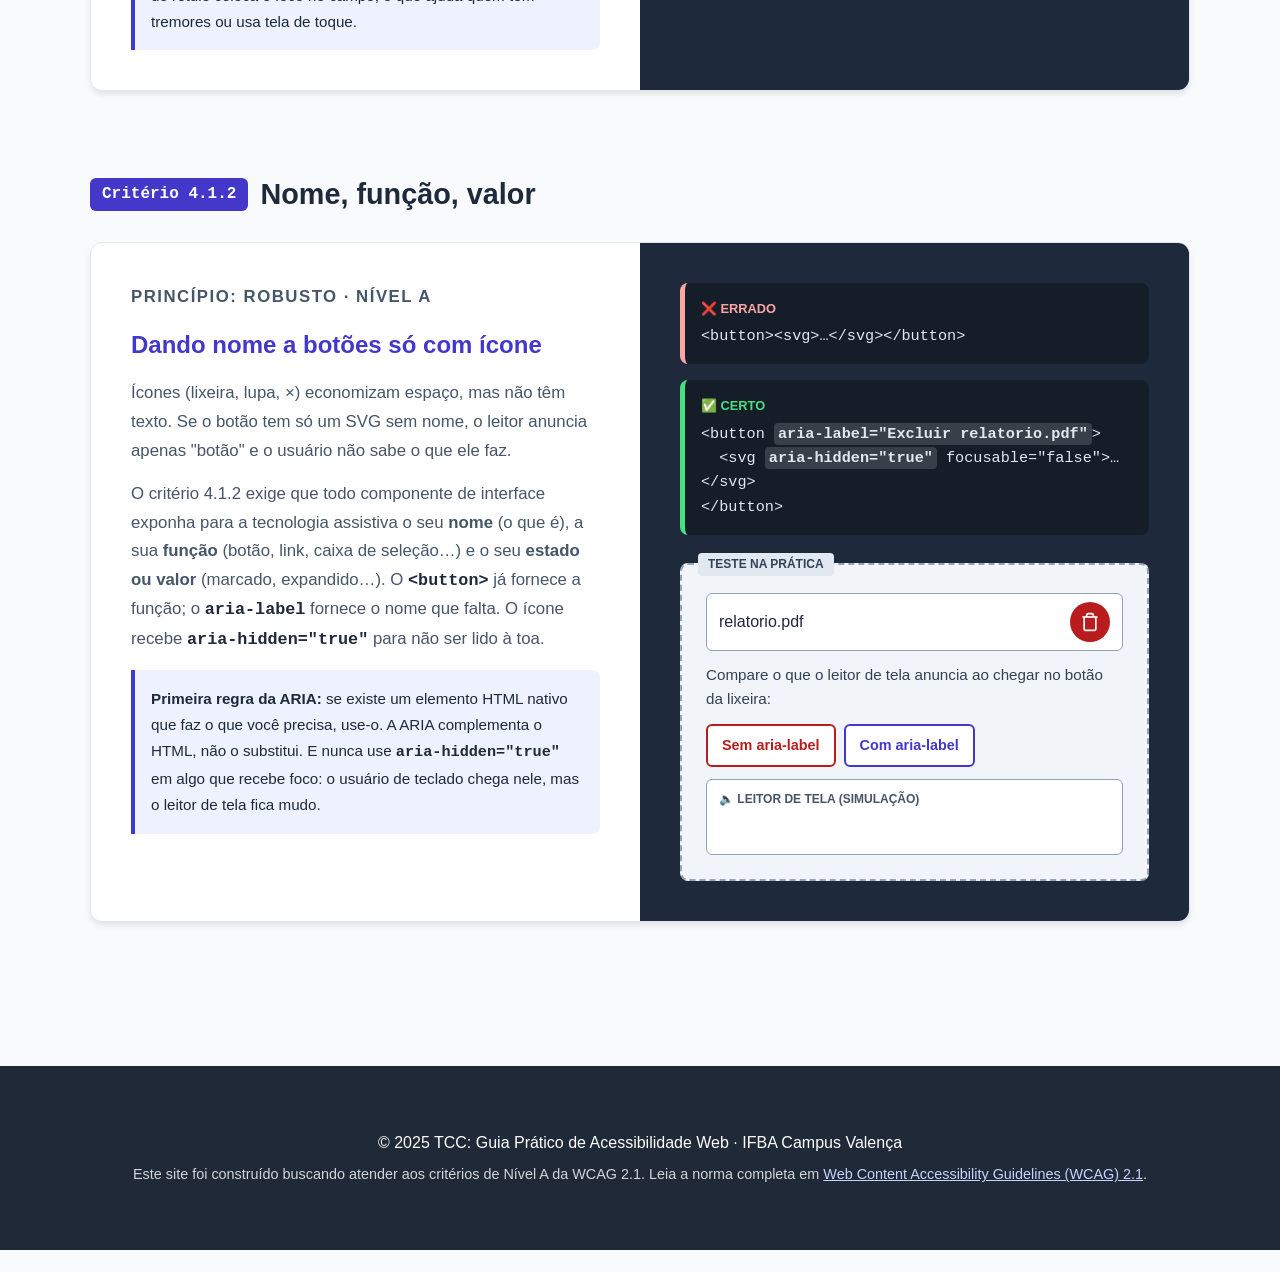
==== commit 2efbc6f8: "Refatora o site e corrige erros de explicação e de acessibilidade - Separa HTML, CSS e JS; remove es" ====
--- a/index.html
+++ b/index.html
@@ -1,539 +1,320 @@
 <!DOCTYPE html>
-<html lang="pt-br">
+<html lang="pt-BR">
 <head>
     <meta charset="UTF-8">
     <meta name="viewport" content="width=device-width, initial-scale=1.0">
-    <meta name="description" content="Guia prático, interativo e explicativo das diretrizes WCAG 2.1 Nível A.">
-    <title>Guia WCAG 2.1 Explicado - Nível A</title>
-    
-    <style>
-        /* Cores/design */
-        :root {
-            --primary: #4338ca;
-            --primary-light: #6366f1;
-            --accent: #f43f5e;
-            --success: #059669;
-            --danger: #dc2626;
-            --bg-body: #f8fafc;
-            --bg-card: #ffffff;
-            --text-main: #1e293b;
-            --text-muted: #475569;
-            --border-color: #e2e8f0;
-            --radius: 12px;
-            --shadow: 0 4px 6px -1px rgba(0, 0, 0, 0.1);
-            --header-gradient: linear-gradient(135deg, var(--primary), #312e81);
-        }
-
-        /* Alto Contraste */
-        body.high-contrast {
-            --primary: #ffff00 !important;
-            --primary-light: #ffffff !important;
-            --accent: #00ffff !important;
-            --success: #00ff00 !important;
-            --danger: #ff5555 !important;
-            --bg-body: #000000 !important;
-            --bg-card: #000000 !important;
-            --text-main: #ffffff !important;
-            --text-muted: #ffff00 !important;
-            --border-color: #ffffff !important;
-            --shadow: none !important;
-            --header-gradient: none !important;
-        }
-
-        /* Ajustes do Alto Contraste */
-        body.high-contrast header,
-        body.high-contrast .guideline-card,
-        body.high-contrast .code-block,
-        body.high-contrast .live-preview,
-        body.high-contrast footer {
-            border: 2px solid #fff !important;
-            background: #000 !important;
-        }
-
-        body.high-contrast h2 span {
-            background: #000 !important;
-            border: 1px solid #ffff00;
-            color: #ffff00 !important;
-        }
-
-        /* --- RESET & BASE --- */
-        * { box-sizing: border-box; margin: 0; padding: 0; }
-        
-        html { font-size: 100%; } /* Base para REM */
-
-        .visually-hidden{
-                position: absolute !important;
-                width: 1px !important;
-                height: 1px !important;
-                padding: 0 !important;
-                margin: -1px !important;
-                overflow: hidden !important;
-                clip: rect(0, 0, 0, 0) !important;
-                white-space: nowrap !important;
-                border: 0 !important
-        }
-
-        body {
-            font-family: 'Segoe UI', Roboto, Helvetica, Arial, sans-serif;
-            background-color: var(--bg-body);
-            color: var(--text-main);
-            line-height: 1.6;
-            transition: background-color 0.3s, color 0.3s;
-        }
-
-        /* Skip Link */
-        .skip-link {
-            position: absolute;
-            top: -999px;
-            left: 50%;
-            transform: translateX(-50%);
-            background: var(--accent);
-            color: white;
-            padding: 12px 24px;
-            font-weight: bold;
-            text-decoration: none;
-            border-radius: 0 0 8px 8px;
-            z-index: 9999;
-            transition: top 0.2s;
-        }
-        .skip-link:focus { top: 0; outline: 3px solid #fff; }
-
-        /* header */
-        header {
-            background: var(--header-gradient);
-            background-color: var(--primary);
-            color: white;
-            padding: 4rem 1.5rem;
-            text-align: center;
-            border-bottom-right-radius: 3rem;
-            border-bottom-left-radius: 3rem;
-            margin-bottom: 3rem;
-            box-shadow: var(--shadow);
-        }
-
-        header h1 { font-size: 2.5rem; margin-bottom: 0.5rem; letter-spacing: -0.5px; }
-        header p { opacity: 0.9; max-width: 700px; margin: 0 auto; font-size: 1.1rem; }
-
-        /* Toolbar */
-        .a11y-toolbar {
-            background: rgba(255, 255, 255, 0.15);
-            backdrop-filter: blur(8px);
-            display: inline-flex;
-            gap: 10px;
-            padding: 8px 16px;
-            border-radius: 100px;
-            margin-top: 2rem;
-            border: 1px solid rgba(255,255,255,0.2);
-            flex-wrap: wrap;
-            justify-content: center;
-        }
-
-        body.high-contrast .a11y-toolbar { background: #000; border: 2px solid #fff; }
-
-        .a11y-toolbar button {
-            background: white;
-            color: var(--primary);
-            border: 2px solid transparent;
-            padding: 8px 16px;
-            border-radius: 20px;
-            font-weight: 700;
-            cursor: pointer;
-            transition: transform 0.2s;
-        }
-
-        body.high-contrast .a11y-toolbar button {
-            background: #000 !important;
-            color: #ffff00 !important;
-            border: 2px solid #ffff00 !important;
-        }
-
-        .a11y-toolbar button:hover { transform: translateY(-2px); }
-
-        /* Foco Visível */
-        button:focus-visible, a:focus-visible, input:focus-visible {
-            outline: 3px solid var(--accent);
-            outline-offset: 4px;
-        }
-        body.high-contrast :focus-visible { outline: 3px solid #fff; }
-
-        /* Conteudo */
-        .container {
-            width: 90%;
-            max-width: 1100px;
-            margin: 0 auto;
-            padding-bottom: 4rem;
-        }
-
-        section { margin-bottom: 5rem; scroll-margin-top: 2rem; }
-
-        h2 {
-            font-size: 1.8rem;
-            color: var(--text-main);
-            margin-bottom: 1.5rem;
-            display: flex;
-            align-items: center;
-            gap: 12px;
-            flex-wrap: wrap;
-        }
-        h2 span {
-            background: var(--primary-light);
-            color: white;
-            padding: 4px 12px;
-            border-radius: 6px;
-            font-size: 1rem;
-            font-weight: bold;
-            font-family: monospace;
-        }
-
-        /* Cards */
-        .guideline-card {
-            background: var(--bg-card);
-            border-radius: var(--radius);
-            box-shadow: var(--shadow);
-            overflow: hidden;
-            border: 1px solid var(--border-color);
-            display: grid;
-            grid-template-columns: 1fr;
-        }
-
-        @media(min-width: 900px) {
-            .guideline-card { grid-template-columns: 50% 50%; }
-        }
-
-        /* Lado esquerdo texto */
-        .card-content {
-            padding: 2.5rem;
-            display: flex;
-            flex-direction: column;
-            justify-content: center;
-        }
-
-        .wcag-tag {
-            text-transform: uppercase;
-            font-size: 0.75rem;
-            font-weight: 800;
-            color: var(--text-muted);
-            letter-spacing: 1.5px;
-            margin-bottom: 15px;
-            display: block;
-        }
-
-        .card-content h3 { color: var(--primary); margin-bottom: 15px; font-size: 1.5rem; }
-        
-        /* Ajuste no texto */
-        .card-content p { 
-            margin-bottom: 15px; 
-            color: var(--text-muted); 
-            font-size: 1.05rem; 
-            line-height: 1.7;
-        }
-        .card-content strong { color: var(--text-main); font-weight: 700; }
-
-        /* Lado direito código */
-        .card-code {
-            background: #1e293b;
-            padding: 2.5rem;
-            color: #e2e8f0;
-            font-family: 'Courier New', Courier, monospace;
-            font-size: 0.95rem;
-            display: flex;
-            flex-direction: column;
-            justify-content: center;
-            border-left: 1px solid #334155;
-        }
-        
-        body.high-contrast .card-code {
-            background: #000 !important;
-            border-left: 2px solid #fff;
-            border-top: 2px solid #fff;
-        }
-
-        .code-block {
-            background: rgba(0,0,0,0.3);
-            padding: 1rem;
-            border-radius: 8px;
-            border-left: 5px solid;
-            margin-bottom: 1rem;
-        }
-        
-        .correct { border-color: var(--success); }
-        .label.certo { color: #4ade80; font-weight: bold; display: block; margin-bottom: 5px; font-size: 0.8rem; text-transform: uppercase;}
-        
-        code strong {
-            background: rgba(255,255,255,0.15);
-            color: #fff;
-            padding: 2px 4px;
-            border-radius: 4px;
-        }
-
-        /* Live Preview */
-        .live-preview {
-            background: #f1f5f9;
-            border: 2px dashed #94a3b8;
-            padding: 1.5rem;
-            border-radius: 8px;
-            margin-top: 1.5rem;
-            color: #334155;
-            font-family: 'Segoe UI', sans-serif;
-            position: relative;
-        }
-
-        body.high-contrast .live-preview {
-            background: #111;
-            border-color: #fff;
-            color: #fff;
-        }
-
-        .preview-title {
-            position: absolute;
-            top: -12px;
-            left: 1rem;
-            background: #e2e8f0;
-            color: #475569;
-            padding: 2px 10px;
-            border-radius: 4px;
-            font-size: 0.75rem;
-            font-weight: bold;
-            text-transform: uppercase;
-        }
-        body.high-contrast .preview-title { background: #fff; color: #000; }
-
-        /* Footer */
-        footer {
-            background: #1f2937;
-            color: white;
-            text-align: center;
-            padding: 4rem 1rem;
-            margin-top: auto;
-        }
-
-        /* Explicação adicional */
-        .explanation-box {
-            background-color: rgba(67, 56, 202, 0.05); 
-            border-left: 4px solid var(--primary);
-            padding: 1rem;
-            margin-top: 1rem;
-            border-radius: 0 8px 8px 0;
-            font-size: 0.95rem;
-        }
-        body.high-contrast .explanation-box {
-            background: #111;
-            border-color: #ffff00;
-            color: #fff;
-        }
-        .enfase{
-            font-weight: 600;
-        }
-    </style>
+    <meta name="description" content="Guia prático, interativo e explicativo dos critérios de sucesso de Nível A da WCAG 2.1.">
+    <title>Guia Prático WCAG 2.1: critérios de Nível A</title>
+    <link rel="stylesheet" href="css/style.css">
 </head>
 <body>
 
-    <a href="#main-content" class="skip-link">Pular para conteúdo principal</a>
-
-    <header role="banner">
-        <div style="max-width: 900px; margin: 0 auto;">
-            <h1 tabindex="0">Guia Prático WCAG 2.1</h1>
-            <p tabindex="0">Entenda a teoria e veja a prática das diretrizes de <span class="enfase">Nível A</span> para deficientes visuais.</p>
-            
-            <div class="a11y-toolbar" role="group" aria-label="Ferramentas de Acessibilidade">
-                <button onclick="toggleContrast()" id="btn-contrast" aria-pressed="false">Alto Contraste 🌗</button>
-                <button onclick="changeFontSize(1)" aria-label="Aumentar Fonte">A+</button>
-                <button onclick="changeFontSize(-1)" aria-label="Diminuir Fonte">A-</button>
-            </div>
+    <a href="#main-content" class="skip-link">Pular para o conteúdo principal</a>
+
+    <header class="site-header">
+        <div class="site-header__inner">
+            <h1>Guia Prático WCAG 2.1</h1>
+            <p>Entenda a teoria e veja na prática os critérios de sucesso de <span class="enfase">Nível A</span>, com foco em pessoas com deficiência visual.</p>
+
+            <div class="a11y-toolbar" role="group" aria-label="Ferramentas de acessibilidade">
+                <button type="button" id="btn-contrast" data-action="toggle-contrast" aria-pressed="false">
+                    Alto contraste <span aria-hidden="true">🌗</span>
+                </button>
+                <button type="button" data-action="font-increase">A+<span class="visually-hidden"> (aumentar fonte)</span></button>
+                <button type="button" data-action="font-decrease">A-<span class="visually-hidden"> (diminuir fonte)</span></button>
+                <button type="button" data-action="font-reset">A<span class="visually-hidden"> (fonte padrão)</span></button>
+            </div>
+            <p id="toolbar-status" class="visually-hidden" role="status"></p>
         </div>
     </header>
 
-    <main id="main-content" class="container" role="main">
+    <main id="main-content" class="container" tabindex="-1">
+
+        <!-- INTRODUÇÃO -->
+        <section id="introducao" aria-labelledby="titulo-introducao">
+            <div class="intro">
+                <h2 id="titulo-introducao">Como a WCAG é organizada</h2>
+                <p>A <strong>WCAG</strong> (<span lang="en">Web Content Accessibility Guidelines</span>) é a norma internacional de acessibilidade na web, publicada pelo W3C. Ela é organizada em camadas: <strong>4 princípios</strong> (Perceptível, Operável, Compreensível e Robusto), que se dividem em <strong>diretrizes</strong>, que por sua vez se dividem em <strong>critérios de sucesso</strong>, as regras que podem ser testadas.</p>
+                <p>Cada critério tem um nível de conformidade: <strong>A</strong> (o mínimo), <strong>AA</strong> (o nível mais exigido em leis e políticas de acessibilidade) e <strong>AAA</strong> (o mais rigoroso). Nos números, o primeiro dígito é o princípio, o segundo a diretriz e o terceiro o critério: em <strong>1.1.1</strong>, temos o princípio 1 (Perceptível), a diretriz 1.1 (Alternativas em texto) e o critério 1.1.1 (Conteúdo não textual).</p>
+
+                <nav class="toc" aria-labelledby="titulo-sumario">
+                    <h3 id="titulo-sumario">Critérios explicados neste guia</h3>
+                    <ol>
+                        <li><a href="#criterio-111">1.1.1 Conteúdo não textual</a></li>
+                        <li><a href="#criterio-131">1.3.1 Informações e relações</a></li>
+                        <li><a href="#criterio-211">2.1.1 Teclado</a></li>
+                        <li><a href="#criterio-244">2.4.4 Finalidade do link (em contexto)</a></li>
+                        <li><a href="#criterio-332">3.3.2 Rótulos ou instruções</a></li>
+                        <li><a href="#criterio-412">4.1.2 Nome, função, valor</a></li>
+                    </ol>
+                </nav>
+            </div>
+        </section>
 
         <!-- 1.1.1 CONTEÚDO NÃO TEXTUAL -->
-        <section id="guideline-111">
-            <h2 tabindex="0"><span>Diretriz 1.1.1</span> Conteúdo Não Textual</h2>
-            <div class="guideline-card">
-                <div class="card-content">
-                    <span tabindex="0" class="wcag-tag">Princípio: Perceptível</span>
-                    <h3 tabindex="0">O que o Leitor de Tela "vê"?</h3>
-                    <p tabindex="0">Para um computador, uma imagem é apenas um amontoado de pixels. Softwares de leitura (como NVDA ou VoiceOver) não conseguem interpretar o significado da imagem sozinhos.</p>
-                    <p tabindex="0">Sem o atributo alt, o leitor pode ler o nome do arquivo (ex: "IMG_5502.jpg"), o que é inútil para o usuário. O texto alternativo deve transmitir a <span class="enfase">mesma informação</span> que a imagem passa visualmente.</p>
-                    <div tabindex="0" class="explanation-box">
-                        <span class="enfase" >Dica de Ouro:</span> Se a imagem for puramente decorativa (enfeite), use <span class="enfase">alt=""</span> (vazio). Isso diz ao leitor para ignorá-la completamente.
-                    </div>
-                </div>
-                <div class="card-code" aria-hidden="true" tabindex="-1">
-                    <div class="code-block correct">
-                        <span class="label certo">✅ Código</span>
-                        &lt;img src="vendas.jpg" <span class="enfase">alt="Gráfico: Vendas subiram 20%"</span>&gt;
-                    </div>
-                    
-                    <div class="live-preview">
-                        <span class="preview-title">Teste na Prática</span>
-                        <div style="display: flex; align-items: center; gap: 15px;">
-                            <svg width="60" height="60" viewBox="0 0 24 24" fill="none" stroke="currentColor" stroke-width="2" stroke-linecap="round" stroke-linejoin="round">
-                                <path d="M21.21 15.89A10 10 0 1 1 8 2.83"></path>
-                                <path d="M22 12A10 10 0 0 0 12 2v10z"></path>
+        <section id="criterio-111" aria-labelledby="titulo-111">
+            <h2 id="titulo-111"><span class="criterion-number">Critério 1.1.1</span> Conteúdo não textual</h2>
+            <div class="guideline-card">
+                <div class="card-content">
+                    <p class="wcag-tag">Princípio: Perceptível · Nível A</p>
+                    <h3>O que o leitor de tela "vê"?</h3>
+                    <p>Para o computador, uma imagem é só um conjunto de pixels. Leitores de tela como NVDA, JAWS e VoiceOver não conseguem interpretar sozinhos o que ela mostra: eles dependem de um texto alternativo escrito por quem fez o site.</p>
+                    <p>Sem o atributo <code>alt</code>, muitos leitores anunciam o nome do arquivo (ex.: "IMG_5502.jpg"), o que não ajuda em nada. O texto alternativo deve transmitir a <span class="enfase">mesma informação ou função</span> que a imagem passa visualmente.</p>
+                    <div class="explanation-box">
+                        <p><span class="enfase">Dica de ouro:</span> se a imagem for puramente decorativa, use <code>alt=""</code> (vazio, mas presente). Assim o leitor de tela a ignora. Nunca omita o atributo: sem ele, o leitor pode ler o nome do arquivo.</p>
+                    </div>
+                </div>
+                <div class="card-demo">
+                    <figure class="code-example code-example--wrong">
+                        <figcaption><span aria-hidden="true">❌</span> Errado</figcaption>
+<pre><code>&lt;img src="IMG_5502.jpg"&gt;</code></pre>
+                    </figure>
+                    <figure class="code-example code-example--right">
+                        <figcaption><span aria-hidden="true">✅</span> Certo</figcaption>
+<pre><code>&lt;img src="vendas.jpg"
+     <mark>alt="Gráfico: as vendas subiram 20% de 2024 para 2025"</mark>&gt;</code></pre>
+                    </figure>
+
+                    <div class="live-preview">
+                        <h4 class="preview-title">Teste na prática</h4>
+                        <div class="chart-demo">
+                            <svg width="90" height="70" viewBox="0 0 90 70" role="img" aria-label="Gráfico: as vendas subiram 20% de 2024 para 2025">
+                                <rect x="10" y="25" width="25" height="40" fill="currentColor" opacity="0.5"></rect>
+                                <rect x="50" y="15" width="25" height="50" fill="currentColor"></rect>
+                                <line x1="5" y1="65" x2="85" y2="65" stroke="currentColor" stroke-width="2"></line>
                             </svg>
-                            <span style="font-size: 0.9rem;">
-                                Passe o mouse na imagem (simulada) para ver o "Alt":<br>
-                                
-                                <strong title="Gráfico: Vendas subiram 20%" style="border-bottom: 1px dotted #333; cursor: help;">[ Passe o Mouse Aqui ]</strong>
-                            </span>
-                        </div>
-                    </div>
-                </div>
-            </div>
-        </section>
-
-        <!-- 1.3.1 TABELAS -->
-        <section id="guideline-131">
-            <h2 tabindex="0"><span>Diretriz 1.3.1</span> Informações e Relações</h2>
-            <div class="guideline-card">
-                <div class="card-content">
-                    <span tabindex="0" class="wcag-tag">Princípio: Perceptível</span>
-                    <h3 tabindex="0">Navegação em Matriz</h3>
-                    <p tabindex="0">Quem enxerga, "escaneia" uma tabela visualmente e entende que o valor "R$ 50" pertence à coluna "Preço". O usuário cego navega <span class="enfase">célula por célula</span>, perdendo esse contexto visual.</p>
-                    <p tabindex="0">Para quem vê, a tabela organiza os dados. Para quem ouve, essa estrutura pode ser confusa. Aqui, usamos aria-hidden para 'silenciar' a formatação visual e entregamos uma frase completa (ex: 'Preço: R$ 50') em cada célula usando classes utilitárias invisíveis, garantindo uma leitura linear e sem ambiguidades.</p>
-                </div>
-                <div class="card-code" tabindex="0">
-                    <div class="code-block correct" aria-hidden="true" tabindex="-1">
-                        <span class="label certo" a>✅ Código</span>
-                        &lt;th <span class="enfase">aria-hidden="true"</span>&gt;Preço&lt;/th&gt; ... &lt;td&gt;&lt;span class="visually-hidden"&gt;Preço: &lt;/span&gt;R$ 50&lt;/td&gt;
-                    </div>
-
-                    <div class="live-preview">
-                        <span class="preview-title">Teste na Prática</span>
-                        <table style="width:100%; border-collapse: collapse;">
-                            <thead tabindex="-1" aria-hidden="true">
+                            <p>Ouça como o leitor de tela anunciaria esta imagem com e sem o <code>alt</code>:</p>
+                        </div>
+                        <div class="demo-actions">
+                            <button type="button" class="demo-button demo-button--wrong" data-output="sr-111" data-message="IMG_5502.jpg, imagem">Sem alt</button>
+                            <button type="button" class="demo-button" data-output="sr-111" data-message="Gráfico: as vendas subiram 20% de 2024 para 2025, imagem">Com alt</button>
+                        </div>
+                        <div class="sr-output">
+                            <span class="sr-output__label"><span aria-hidden="true">🔈</span> Leitor de tela (simulação)</span>
+                            <p class="sr-output__text" id="sr-111" role="status"></p>
+                        </div>
+                    </div>
+                </div>
+            </div>
+        </section>
+
+        <!-- 1.3.1 INFORMAÇÕES E RELAÇÕES -->
+        <section id="criterio-131" aria-labelledby="titulo-131">
+            <h2 id="titulo-131"><span class="criterion-number">Critério 1.3.1</span> Informações e relações</h2>
+            <div class="guideline-card">
+                <div class="card-content">
+                    <p class="wcag-tag">Princípio: Perceptível · Nível A</p>
+                    <h3>Tabelas que fazem sentido sem enxergar</h3>
+                    <p>Quem enxerga bate o olho na tabela e entende que "R$ 150" pertence à coluna "Preço". O leitor de tela lê célula por célula, então essa relação precisa estar <span class="enfase">no código</span>, e não só no visual.</p>
+                    <p>Quando a tabela usa <code>&lt;th&gt;</code> nos cabeçalhos (com <code>scope="col"</code> ou <code>scope="row"</code>), o leitor anuncia automaticamente o cabeçalho ao mudar de coluna ou de linha. Se os cabeçalhos forem só <code>&lt;td&gt;</code> em negrito, ou forem escondidos com <code>aria-hidden</code>, essa ligação se perde e o usuário ouve apenas valores soltos.</p>
+                    <div class="explanation-box">
+                        <p>O critério 1.3.1 vale para qualquer estrutura visual, não só tabelas: títulos devem usar <code>&lt;h1&gt;</code> a <code>&lt;h6&gt;</code>, listas devem usar <code>&lt;ul&gt;</code> ou <code>&lt;ol&gt;</code>, e campos agrupados devem usar <code>&lt;fieldset&gt;</code>.</p>
+                    </div>
+                </div>
+                <div class="card-demo">
+                    <figure class="code-example code-example--wrong">
+                        <figcaption><span aria-hidden="true">❌</span> Errado</figcaption>
+<pre><code>&lt;tr&gt;
+  &lt;td&gt;&lt;b&gt;Produto&lt;/b&gt;&lt;/td&gt;
+  &lt;td&gt;&lt;b&gt;Preço&lt;/b&gt;&lt;/td&gt;
+&lt;/tr&gt;</code></pre>
+                    </figure>
+                    <figure class="code-example code-example--right">
+                        <figcaption><span aria-hidden="true">✅</span> Certo</figcaption>
+<pre><code><mark>&lt;caption&gt;</mark>Preços da loja<mark>&lt;/caption&gt;</mark>
+&lt;tr&gt;
+  <mark>&lt;th scope="col"&gt;</mark>Produto&lt;/th&gt;
+  <mark>&lt;th scope="col"&gt;</mark>Preço&lt;/th&gt;
+&lt;/tr&gt;
+&lt;tr&gt;&lt;td&gt;Mouse gamer&lt;/td&gt;&lt;td&gt;R$ 150&lt;/td&gt;&lt;/tr&gt;</code></pre>
+                    </figure>
+
+                    <div class="live-preview">
+                        <h4 class="preview-title">Teste na prática</h4>
+                        <table class="demo-table">
+                            <caption>Preços da loja</caption>
+                            <thead>
                                 <tr>
-                                    <th scope="col" style="border:1px solid #ccc; padding:5px;">Produto</th>
-                                    <th scope="col" style="border:1px solid #ccc; padding:5px;">Preço</th>
+                                    <th scope="col">Produto</th>
+                                    <th scope="col">Preço</th>
                                 </tr>
                             </thead>
-                            <tbody >
+                            <tbody>
                                 <tr>
-                                    <td style="border:1px solid #ccc; padding:5px;"><div class="visually-hidden">Coluna Produto</div> Mouse Gamer</td>
-                                    <td style="border:1px solid #ccc; padding:5px;"><div class="visually-hidden">Coluna Preço</div>R$ 150</td>
+                                    <td>Mouse gamer</td>
+                                    <td>R$ 150</td>
+                                </tr>
+                                <tr>
+                                    <td>Teclado</td>
+                                    <td>R$ 200</td>
                                 </tr>
                             </tbody>
                         </table>
-                        <p tabindex="-1" aria-hidden="true" style="margin-top:10px; font-size: 0.8rem;">
-                            🔈 O leitor dirá: "Coluna Preço, R$ 150".
-                        </p>
+                        <p>Simule a navegação até a célula "R$ 150" (no NVDA, com <kbd>Ctrl</kbd> + <kbd>Alt</kbd> + <kbd>→</kbd>):</p>
+                        <div class="demo-actions">
+                            <button type="button" class="demo-button demo-button--wrong" data-output="sr-131" data-message="R$ 150">Cabeçalhos sem &lt;th&gt;</button>
+                            <button type="button" class="demo-button" data-output="sr-131" data-message="Preço, coluna 2, R$ 150">Cabeçalhos com &lt;th&gt;</button>
+                        </div>
+                        <div class="sr-output">
+                            <span class="sr-output__label"><span aria-hidden="true">🔈</span> Leitor de tela (simulação)</span>
+                            <p class="sr-output__text" id="sr-131" role="status"></p>
+                        </div>
                     </div>
                 </div>
             </div>
         </section>
 
         <!-- 2.1.1 TECLADO -->
-        <section id="guideline-211">
-            <h2 tabindex="0"><span> Diretriz 2.1.1</span> Teclado</h2>
-            <div class="guideline-card">
-                <div class="card-content">
-                    <span tabindex="0" class="wcag-tag">Princípio: Operável</span>
-                    <h3 tabindex="0">A Falácia do "Clique"</h3>
-                    <p tabindex="0">Nem todo mundo usa mouse. Pessoas cegas ou com deficiências motoras graves (que não conseguem segurar um mouse) usam a tecla <span class="enfase">TAB</span> para navegar.</p>
-                    <p tabindex="0">Elementos como <span class="enfase">&lt;div&gt;</span> ou <span class="enfase">&lt;span&gt;</span> são invisíveis para o teclado. Se você fizer um botão com div, o usuário de teclado nunca conseguirá "chegar" nele para clicar. Use sempre elementos nativos como <span class="enfase">&lt;button&gt;</span> ou <span class="enfase">&lt;a&gt;</span>.</p>
-                </div>
-                <div class="card-code" tabindex="-1" aria-hidden="true">
-                    <div class="code-block correct">
-                        <span class="label certo">✅ Código</span>
-                        &lt;button&gt;Clique Aqui&lt;/button&gt;
-                    </div>
-
-                    <div class="live-preview" style="text-align: center;">
-                        <span class="preview-title">Teste na Prática</span>
-                        <button id="btn-keyboard-test" onclick="testKeyboard()" style="padding: 10px 20px; cursor:pointer;">
-                            Use TAB e aperte ENTER
-                        </button>
-                        <p id="msg-keyboard" style="margin-top: 10px; font-weight: bold; color: var(--success); height: 1.5rem;"></p>
-                    </div>
-                </div>
-            </div>
-        </section>
-
-        <!-- 2.4.4 LINKS -->
-        <section id="guideline-244">
-            <h2 tabindex="0"><span>Diretriz 2.4.4</span> Propósito do Link</h2>
-            <div class="guideline-card">
-                <div class="card-content">
-                    <span tabindex="0" class="wcag-tag">Princípio: Operável</span>
-                    <h3 tabindex="0">A Lista de Links Fora de Contexto</h3>
-                    <p tabindex="0">Leitores de tela possuem um atalho que lista <span class="enfase">apenas os links</span> da página para que o usuário encontre o que quer rapidamente.</p>
-                    <p tabindex="0">Se você usar "Clique Aqui" em todos os links, o usuário ouvirá uma lista repetitiva e inútil: "Clique aqui, Clique aqui, Clique aqui". Ele não saberá para onde cada um leva.</p>
-                </div>
-                <div class="card-code" tabindex="-1" aria-hidden="true">
-                    <div class="code-block correct">
-                        <span class="label certo">✅ Código</span>
-                        &lt;a href="..."&gt;Baixar PDF do Contrato&lt;/a&gt;
-                    </div>
-
-                    <div class="live-preview">
-                        <span class="preview-title">Comparação</span>
-                        <ul style="list-style: none; padding: 0;">
-                            <li style="margin-bottom: 8px;">❌ <a href="#" style="color: var(--danger);">Clique aqui</a> (Para onde vou?)</li>
-                            <li>✅ <a href="#" style="color: var(--primary); font-weight: bold;">Ver Tabela de Preços</a> (Claro!)</li>
-                        </ul>
-                    </div>
-                </div>
-            </div>
-        </section>
-
-        <!-- 3.3.2 LABELS -->
-        <section id="guideline-332">
-            <h2 tabindex="0"><span>Diretriz 3.3.2</span> Rótulos (Labels)</h2>
-            <div class="guideline-card">
-                <div class="card-content">
-                    <span tabindex="0" class="wcag-tag">Princípio: Compreensível</span>
-                    <h3 tabindex="0">A Conexão Programática</h3>
-                    <p tabindex="0">Visualmente, basta colocar um texto ao lado de um campo para sabermos o que preencher. Para o cego, essa relação visual não existe.</p>
-                    <p tabindex="0">O atributo <span class="enfase">for</span> no rótulo conecta-se ao <span class="enfase">id</span> do input. Quando o foco entra no campo, o leitor busca esse rótulo conectado e o lê. Sem isso, o usuário ouve apenas "Campo de edição em branco".</p>
-                    <div class="explanation-box" tabindex="0">
-                        Isso também aumenta a área de clique: clicar na palavra "Nome" ativa o campo!
-                    </div>
-                </div>
-                <div class="card-code" aria-hidden="true" tabindex="-1">
-                    <div class="code-block correct">
-                        <span class="label certo">✅ Código</span>
-                        &lt;label <span class="enfase">for="email"</span>&gt;E-mail:&lt;/label&gt;<br>
-                        &lt;input <span class="enfase">id="email"</span> type="text"&gt;
-                    </div>
-
-                    <div class="live-preview">
-                        <span class="preview-title">Teste na Prática</span>
-                        <!-- Label clicável -->
-                        <label for="input-teste" style="display: block; margin-bottom: 5px; cursor: pointer; color: var(--primary); font-weight: bold;">
-                            Clique neste texto "E-mail" ->
-                        </label>
-                        <input type="text" id="input-teste" placeholder="Foco virá para cá..." style="width: 100%; padding: 8px; border: 1px solid #ccc; border-radius: 4px;">
-                    </div>
-                </div>
-            </div>
-        </section>
-
-        <!-- 4.1.2 ARIA LABELS -->
-        <section id="guideline-412">
-            <h2 tabindex="0"><span>Diretriz 4.1.2</span> Nome, Função, Valor</h2>
-            <div class="guideline-card">
-                <div class="card-content">
-                    <span class="wcag-tag" tabindex="0">Princípio: Robusto</span>
-                    <h3 tabindex="0">Dando Nome ao Invisível</h3>
-                    <p tabindex="0">Ícones são ótimos para economizar espaço (uma lixeira, uma lupa), mas eles não têm texto. Um leitor de tela não consegue descrever um vetor SVG.</p>
-                    <p tabindex="0">O atributo <span class="enfase">aria-label</span> serve para fornecer um <span class="enfase">rótulo invisível</span> que só existe para a tecnologia assistiva. Ele substitui a falta de texto visual, garantindo que o usuário saiba que aquele botão serve para "Excluir" ou "Buscar".</p>
-                </div>
-                <div class="card-code" aria-hidden="true" tabindex="-1">
-                    <div class="code-block correct">
-                        <span class="label certo">✅ Código</span>
-                        &lt;button <span class="enfase">aria-label="Excluir Item"</span>&gt; 🗑️ &lt;/button&gt;
-                    </div>
-
-                    <div class="live-preview">
-                        <span class="preview-title">Teste na Prática</span>
-                        <div style="display: flex; align-items: center; gap: 10px;">
-                            <button aria-label="Excluir Item" onclick="alert('Leitor leu: Excluir Item')" style="background: var(--danger); color: white; border: none; width: 40px; height: 40px; border-radius: 50%; display: flex; align-items: center; justify-content: center; cursor: pointer;">
-                                <svg width="20" height="20" viewBox="0 0 24 24" fill="none" stroke="currentColor" stroke-width="2">
+        <section id="criterio-211" aria-labelledby="titulo-211">
+            <h2 id="titulo-211"><span class="criterion-number">Critério 2.1.1</span> Teclado</h2>
+            <div class="guideline-card">
+                <div class="card-content">
+                    <p class="wcag-tag">Princípio: Operável · Nível A</p>
+                    <h3>Nem todo mundo usa mouse</h3>
+                    <p>Pessoas cegas, pessoas com deficiência motora e quem usa tecnologias alternativas (acionadores, controle por voz, teclados adaptados) dependem do teclado. A tecla <kbd>Tab</kbd> leva ao próximo elemento interativo, <kbd>Shift</kbd> + <kbd>Tab</kbd> volta, e <kbd>Enter</kbd> ou <kbd>Espaço</kbd> ativa.</p>
+                    <p>Elementos como <code>&lt;div&gt;</code> e <code>&lt;span&gt;</code> não recebem foco do teclado. Um "botão" feito com <code>div</code> e <code>onclick</code> só funciona com o mouse. Use elementos nativos como <code>&lt;button&gt;</code> e <code>&lt;a href&gt;</code>: eles já vêm com foco, são ativados pelo teclado e são anunciados corretamente pelo leitor de tela.</p>
+                </div>
+                <div class="card-demo">
+                    <figure class="code-example code-example--wrong">
+                        <figcaption><span aria-hidden="true">❌</span> Errado</figcaption>
+<pre><code>&lt;div onclick="salvar()"&gt;Salvar&lt;/div&gt;</code></pre>
+                    </figure>
+                    <figure class="code-example code-example--right">
+                        <figcaption><span aria-hidden="true">✅</span> Certo</figcaption>
+<pre><code><mark>&lt;button type="button"</mark> onclick="salvar()"&gt;Salvar&lt;/button&gt;</code></pre>
+                    </figure>
+
+                    <div class="live-preview">
+                        <h4 class="preview-title">Teste na prática</h4>
+                        <p>Tente chegar aos dois botões usando só a tecla <kbd>Tab</kbd> e ativá-los com <kbd>Enter</kbd>. O primeiro é uma <code>div</code> e o teclado vai pular por cima dele.</p>
+                        <div class="demo-actions">
+                            <div class="fake-button" data-output="msg-211" data-message="A div foi ativada, mas só funciona com o mouse.">Salvar (div)</div>
+                            <button type="button" class="demo-button" data-output="msg-211" data-message="O botão foi ativado! Funciona com mouse, teclado e leitor de tela.">Salvar (button)</button>
+                        </div>
+                        <div class="sr-output">
+                            <span class="sr-output__label">Resultado</span>
+                            <p class="sr-output__text" id="msg-211" role="status"></p>
+                        </div>
+                    </div>
+                </div>
+            </div>
+        </section>
+
+        <!-- 2.4.4 FINALIDADE DO LINK -->
+        <section id="criterio-244" aria-labelledby="titulo-244">
+            <h2 id="titulo-244"><span class="criterion-number">Critério 2.4.4</span> Finalidade do link (em contexto)</h2>
+            <div class="guideline-card">
+                <div class="card-content">
+                    <p class="wcag-tag">Princípio: Operável · Nível A</p>
+                    <h3>Links que dizem para onde levam</h3>
+                    <p>Leitores de tela têm atalhos que listam <span class="enfase">apenas os links</span> da página (no NVDA, <kbd>Insert</kbd> + <kbd>F7</kbd>). Se todos os links forem "Clique aqui", a lista vira "Clique aqui, Clique aqui, Clique aqui" e ninguém sabe para onde cada um leva.</p>
+                    <p>No Nível A, a finalidade do link pode ser entendida pelo texto do link <span class="enfase">junto com o seu contexto</span> (a frase, o parágrafo, o item de lista ou a célula de tabela em que ele está). Mesmo assim, a melhor prática é o próprio texto do link já dizer o destino. Exigir isso sempre é o critério 2.4.9, de Nível AAA.</p>
+                </div>
+                <div class="card-demo">
+                    <figure class="code-example code-example--wrong">
+                        <figcaption><span aria-hidden="true">❌</span> Errado</figcaption>
+<pre><code>&lt;li&gt;&lt;a href="contrato.pdf"&gt;Clique aqui&lt;/a&gt;&lt;/li&gt;</code></pre>
+                    </figure>
+                    <figure class="code-example code-example--right">
+                        <figcaption><span aria-hidden="true">✅</span> Certo</figcaption>
+<pre><code>&lt;li&gt;&lt;a href="contrato.pdf"&gt;<mark>Baixar contrato (PDF, 200 KB)</mark>&lt;/a&gt;&lt;/li&gt;</code></pre>
+                    </figure>
+
+                    <div class="live-preview">
+                        <h4 class="preview-title">Teste na prática</h4>
+                        <p>Simule a lista de links que o leitor de tela mostra em duas versões da mesma página:</p>
+                        <div class="demo-actions">
+                            <button type="button" class="demo-button demo-button--wrong" data-output="sr-244" data-message="Clique aqui; Clique aqui; Saiba mais; Clique aqui">Página com links vagos</button>
+                            <button type="button" class="demo-button" data-output="sr-244" data-message="Baixar contrato (PDF); Ver tabela de preços; Falar com o suporte; Política de privacidade">Página com links claros</button>
+                        </div>
+                        <div class="sr-output">
+                            <span class="sr-output__label"><span aria-hidden="true">🔈</span> Lista de links (simulação)</span>
+                            <p class="sr-output__text" id="sr-244" role="status"></p>
+                        </div>
+                    </div>
+                </div>
+            </div>
+        </section>
+
+        <!-- 3.3.2 RÓTULOS OU INSTRUÇÕES -->
+        <section id="criterio-332" aria-labelledby="titulo-332">
+            <h2 id="titulo-332"><span class="criterion-number">Critério 3.3.2</span> Rótulos ou instruções</h2>
+            <div class="guideline-card">
+                <div class="card-content">
+                    <p class="wcag-tag">Princípio: Compreensível · Nível A</p>
+                    <h3>Todo campo precisa de um rótulo</h3>
+                    <p>Visualmente, um texto ao lado do campo basta para sabermos o que preencher. Para quem usa leitor de tela, essa proximidade visual não existe: se o rótulo não estiver ligado ao campo no código, o usuário ouve só "Editar, em branco".</p>
+                    <p>O critério 3.3.2 pede rótulos ou instruções sempre que o usuário precisa inserir dados. A forma mais robusta é o <code>&lt;label&gt;</code> com o atributo <code>for</code> apontando para o <code>id</code> do campo (essa ligação também atende aos critérios 1.3.1 e 4.1.2). O <code>placeholder</code> não substitui o rótulo: ele some quando o usuário começa a digitar.</p>
+                    <div class="explanation-box">
+                        <p><span class="enfase">Bônus:</span> o <code>&lt;label&gt;</code> aumenta a área de clique. Clicar no texto do rótulo coloca o foco no campo, o que ajuda quem tem tremores ou usa tela de toque.</p>
+                    </div>
+                </div>
+                <div class="card-demo">
+                    <figure class="code-example code-example--wrong">
+                        <figcaption><span aria-hidden="true">❌</span> Errado</figcaption>
+<pre><code>E-mail: &lt;input type="email" placeholder="E-mail"&gt;</code></pre>
+                    </figure>
+                    <figure class="code-example code-example--right">
+                        <figcaption><span aria-hidden="true">✅</span> Certo</figcaption>
+<pre><code>&lt;label <mark>for="email"</mark>&gt;E-mail&lt;/label&gt;
+&lt;input <mark>id="email"</mark> type="email" autocomplete="email"&gt;</code></pre>
+                    </figure>
+
+                    <div class="live-preview form-demo">
+                        <h4 class="preview-title">Teste na prática</h4>
+                        <p>Clique na palavra "E-mail": o foco vai para o campo.</p>
+                        <label for="email-demo">E-mail</label>
+                        <p class="hint" id="email-demo-dica">Exemplo: nome@exemplo.com</p>
+                        <input type="email" id="email-demo" autocomplete="email" aria-describedby="email-demo-dica">
+                    </div>
+                </div>
+            </div>
+        </section>
+
+        <!-- 4.1.2 NOME, FUNÇÃO, VALOR -->
+        <section id="criterio-412" aria-labelledby="titulo-412">
+            <h2 id="titulo-412"><span class="criterion-number">Critério 4.1.2</span> Nome, função, valor</h2>
+            <div class="guideline-card">
+                <div class="card-content">
+                    <p class="wcag-tag">Princípio: Robusto · Nível A</p>
+                    <h3>Dando nome a botões só com ícone</h3>
+                    <p>Ícones (lixeira, lupa, ×) economizam espaço, mas não têm texto. Se o botão tem só um SVG sem nome, o leitor anuncia apenas "botão" e o usuário não sabe o que ele faz.</p>
+                    <p>O critério 4.1.2 exige que todo componente de interface exponha para a tecnologia assistiva o seu <span class="enfase">nome</span> (o que é), a sua <span class="enfase">função</span> (botão, link, caixa de seleção…) e o seu <span class="enfase">estado ou valor</span> (marcado, expandido…). O <code>&lt;button&gt;</code> já fornece a função; o <code>aria-label</code> fornece o nome que falta. O ícone recebe <code>aria-hidden="true"</code> para não ser lido à toa.</p>
+                    <div class="explanation-box">
+                        <p><span class="enfase">Primeira regra da ARIA:</span> se existe um elemento HTML nativo que faz o que você precisa, use-o. A ARIA complementa o HTML, não o substitui. E nunca use <code>aria-hidden="true"</code> em algo que recebe foco: o usuário de teclado chega nele, mas o leitor de tela fica mudo.</p>
+                    </div>
+                </div>
+                <div class="card-demo">
+                    <figure class="code-example code-example--wrong">
+                        <figcaption><span aria-hidden="true">❌</span> Errado</figcaption>
+<pre><code>&lt;button&gt;&lt;svg&gt;…&lt;/svg&gt;&lt;/button&gt;</code></pre>
+                    </figure>
+                    <figure class="code-example code-example--right">
+                        <figcaption><span aria-hidden="true">✅</span> Certo</figcaption>
+<pre><code>&lt;button <mark>aria-label="Excluir relatorio.pdf"</mark>&gt;
+  &lt;svg <mark>aria-hidden="true"</mark> focusable="false"&gt;…&lt;/svg&gt;
+&lt;/button&gt;</code></pre>
+                    </figure>
+
+                    <div class="live-preview">
+                        <h4 class="preview-title">Teste na prática</h4>
+                        <div class="file-item">
+                            <span>relatorio.pdf</span>
+                            <button type="button" class="icon-button" aria-label="Excluir relatorio.pdf" data-output="sr-412" data-message="relatorio.pdf excluído (simulação: nada foi apagado de verdade).">
+                                <svg width="20" height="20" viewBox="0 0 24 24" fill="none" stroke="currentColor" stroke-width="2" aria-hidden="true" focusable="false">
                                     <polyline points="3 6 5 6 21 6"></polyline>
                                     <path d="M19 6v14a2 2 0 0 1-2 2H7a2 2 0 0 1-2-2V6m3 0V4a2 2 0 0 1 2-2h4a2 2 0 0 1 2 2v2"></path>
                                 </svg>
                             </button>
-                            <small style="font-size: 0.8rem">Este botão só tem ícone, mas é acessível.</small>
+                        </div>
+                        <p>Compare o que o leitor de tela anuncia ao chegar no botão da lixeira:</p>
+                        <div class="demo-actions">
+                            <button type="button" class="demo-button demo-button--wrong" data-output="sr-412" data-message="botão">Sem aria-label</button>
+                            <button type="button" class="demo-button" data-output="sr-412" data-message="Excluir relatorio.pdf, botão">Com aria-label</button>
+                        </div>
+                        <div class="sr-output">
+                            <span class="sr-output__label"><span aria-hidden="true">🔈</span> Leitor de tela (simulação)</span>
+                            <p class="sr-output__text" id="sr-412" role="status"></p>
                         </div>
                     </div>
                 </div>
@@ -542,51 +323,14 @@
 
     </main>
 
-    <footer role="contentinfo">
-        <p tabindex="0" >&copy; TCC 2025 Guia de Acessibilidade Web.</p>
-        <p tabindex="0" style="font-size: 0.9rem; opacity: 0.7;">
-            Este site está em conformidade com WCAG 2.1 Nível A.<br>
-            Desenvolvido para ensinar inclusão na prática.
-        </p>
+    <footer class="site-footer">
+        <p>&copy; 2025 TCC: Guia Prático de Acessibilidade Web · IFBA Campus Valença</p>
+        <small>
+            Este site foi construído buscando atender aos critérios de Nível A da WCAG 2.1.
+            Leia a norma completa em <a href="https://www.w3.org/TR/WCAG21/" lang="en">Web Content Accessibility Guidelines (WCAG) 2.1</a>.
+        </small>
     </footer>
 
-    <!-- INTERAÇÃO -->
-    <script>
-        // Zoom 
-        let currentSize = 100;
-        function changeFontSize(dir) {
-            if(dir === 1 && currentSize < 160) currentSize += 10;
-            if(dir === -1 && currentSize > 90) currentSize -= 10;
-            document.documentElement.style.fontSize = currentSize + "%";
-        }
-
-        // Alto Contraste
-        function toggleContrast() {
-            const body = document.body;
-            const btn = document.getElementById('btn-contrast');
-            body.classList.toggle('high-contrast');
-            const isActive = body.classList.contains('high-contrast');
-            btn.setAttribute('aria-pressed', isActive);
-            btn.innerText = isActive ? "Desativar Alto Contraste" : "Alto Contraste 🌗";
-        }
-
-        // Teste de teclado
-        function testKeyboard() {
-            const btn = document.getElementById('btn-keyboard-test');
-            const msg = document.getElementById('msg-keyboard');
-            btn.innerText = "Sucesso! 🎉";
-            btn.style.backgroundColor = "var(--success)";
-            btn.style.color = "#fff";
-            msg.innerText = "O evento de clique funcionou!";
-            
-            setTimeout(() => {
-                btn.innerText = "Use TAB e aperte ENTER";
-                btn.style.backgroundColor = "";
-                btn.style.color = "";
-                msg.innerText = "";
-            }, 3000);
-        }
-    </script>
+    <script src="js/main.js"></script>
 </body>
 </html>
-
--- a/css/style.css
+++ b/css/style.css
@@ -0,0 +1,667 @@
+/* ==========================================================================
+   Guia Prático WCAG — estilos
+   Todas as cores vêm de variáveis (tokens). O modo de alto contraste apenas
+   redefine os tokens, sem precisar de !important espalhado pelo arquivo.
+   ========================================================================== */
+
+/* --- Tokens --- */
+:root {
+    --primary: #4338ca;
+    --primary-dark: #312e81;
+    --accent: #be123c;
+    --success: #047857;
+    --danger: #b91c1c;
+
+    --bg-body: #f8fafc;
+    --bg-card: #ffffff;
+    --bg-soft: #eef2ff;
+    --bg-preview: #f1f5f9;
+    --bg-code: #1e293b;
+
+    --text-main: #1e293b;
+    --text-muted: #475569;
+    --text-on-primary: #ffffff;
+    --text-code: #e2e8f0;
+    --code-ok: #4ade80;
+    --code-bad: #fca5a5;
+    --code-highlight: rgba(255, 255, 255, 0.15);
+
+    --border-color: #e2e8f0;
+    --border-preview: #94a3b8;
+    --focus-ring: #be123c;
+
+    --radius: 12px;
+    --shadow: 0 4px 6px -1px rgba(0, 0, 0, 0.1);
+    --header-bg: linear-gradient(135deg, var(--primary), var(--primary-dark));
+}
+
+body.high-contrast {
+    --primary: #ffff00;
+    --primary-dark: #000000;
+    --accent: #00ffff;
+    --success: #00ff00;
+    --danger: #ff8080;
+
+    --bg-body: #000000;
+    --bg-card: #000000;
+    --bg-soft: #000000;
+    --bg-preview: #000000;
+    --bg-code: #000000;
+
+    --text-main: #ffffff;
+    --text-muted: #ffff00;
+    --text-on-primary: #000000;
+    --text-code: #ffffff;
+    --code-ok: #00ff00;
+    --code-bad: #ff8080;
+    --code-highlight: #333333;
+
+    --border-color: #ffffff;
+    --border-preview: #ffffff;
+    --focus-ring: #00ffff;
+
+    --shadow: none;
+    --header-bg: #000000;
+}
+
+/* --- Base --- */
+*,
+*::before,
+*::after {
+    box-sizing: border-box;
+    margin: 0;
+    padding: 0;
+}
+
+html {
+    font-size: 100%; /* base para rem; alterada pelos botões A+/A- */
+    scroll-behavior: smooth;
+}
+
+body {
+    font-family: 'Segoe UI', Roboto, Helvetica, Arial, sans-serif;
+    background-color: var(--bg-body);
+    color: var(--text-main);
+    line-height: 1.6;
+    transition: background-color 0.3s, color 0.3s;
+}
+
+a {
+    color: var(--primary);
+}
+
+/* Esconde visualmente, mas mantém o texto para leitores de tela */
+.visually-hidden {
+    position: absolute !important;
+    width: 1px !important;
+    height: 1px !important;
+    padding: 0 !important;
+    margin: -1px !important;
+    overflow: hidden !important;
+    clip: rect(0, 0, 0, 0) !important;
+    white-space: nowrap !important;
+    border: 0 !important;
+}
+
+/* Foco visível em tudo que é interativo */
+:focus-visible {
+    outline: 3px solid var(--focus-ring);
+    outline-offset: 4px;
+}
+
+/* --- Skip link --- */
+.skip-link {
+    position: absolute;
+    top: -999px;
+    left: 50%;
+    transform: translateX(-50%);
+    background: var(--accent);
+    color: #ffffff;
+    padding: 12px 24px;
+    font-weight: bold;
+    text-decoration: none;
+    border-radius: 0 0 8px 8px;
+    z-index: 9999;
+}
+
+.skip-link:focus {
+    top: 0;
+    outline: 3px solid var(--text-main);
+}
+
+body.high-contrast .skip-link {
+    color: #000000;
+}
+
+/* --- Cabeçalho --- */
+.site-header {
+    background: var(--header-bg);
+    color: #ffffff;
+    padding: 4rem 1.5rem;
+    text-align: center;
+    border-bottom-right-radius: 3rem;
+    border-bottom-left-radius: 3rem;
+    margin-bottom: 3rem;
+    box-shadow: var(--shadow);
+}
+
+body.high-contrast .site-header {
+    border: 2px solid #ffffff;
+}
+
+.site-header__inner {
+    max-width: 900px;
+    margin: 0 auto;
+}
+
+.site-header h1 {
+    font-size: 2.5rem;
+    margin-bottom: 0.5rem;
+    letter-spacing: -0.5px;
+}
+
+.site-header p {
+    max-width: 700px;
+    margin: 0 auto;
+    font-size: 1.1rem;
+}
+
+.enfase {
+    font-weight: 600;
+}
+
+/* --- Barra de acessibilidade --- */
+.a11y-toolbar {
+    background: rgba(255, 255, 255, 0.15);
+    display: inline-flex;
+    gap: 10px;
+    padding: 8px 16px;
+    border-radius: 100px;
+    margin-top: 2rem;
+    border: 1px solid rgba(255, 255, 255, 0.2);
+    flex-wrap: wrap;
+    justify-content: center;
+}
+
+body.high-contrast .a11y-toolbar {
+    background: #000000;
+    border: 2px solid #ffffff;
+}
+
+.a11y-toolbar button {
+    background: #ffffff;
+    color: var(--primary);
+    border: 2px solid transparent;
+    padding: 8px 16px;
+    border-radius: 20px;
+    font: inherit;
+    font-weight: 700;
+    cursor: pointer;
+    transition: transform 0.2s;
+}
+
+.a11y-toolbar button:hover {
+    transform: translateY(-2px);
+}
+
+.a11y-toolbar button[aria-pressed="true"] {
+    border-color: var(--primary);
+    text-decoration: underline;
+}
+
+.a11y-toolbar :focus-visible {
+    outline-color: #ffffff;
+}
+
+body.high-contrast .a11y-toolbar button {
+    background: #000000;
+    color: #ffff00;
+    border-color: #ffff00;
+}
+
+/* --- Conteúdo --- */
+.container {
+    width: 90%;
+    max-width: 1100px;
+    margin: 0 auto;
+    padding-bottom: 4rem;
+}
+
+section {
+    margin-bottom: 5rem;
+    scroll-margin-top: 2rem;
+}
+
+h2 {
+    font-size: 1.8rem;
+    color: var(--text-main);
+    margin-bottom: 1.5rem;
+    display: flex;
+    align-items: center;
+    gap: 12px;
+    flex-wrap: wrap;
+}
+
+.criterion-number {
+    background: var(--primary);
+    color: var(--text-on-primary);
+    padding: 4px 12px;
+    border-radius: 6px;
+    font-size: 1rem;
+    font-weight: bold;
+    font-family: monospace;
+}
+
+/* --- Introdução --- */
+.intro {
+    background: var(--bg-card);
+    border: 1px solid var(--border-color);
+    border-radius: var(--radius);
+    box-shadow: var(--shadow);
+    padding: 2.5rem;
+}
+
+.intro p {
+    color: var(--text-muted);
+    font-size: 1.05rem;
+    margin-bottom: 1rem;
+}
+
+.intro strong {
+    color: var(--text-main);
+}
+
+.toc {
+    margin-top: 1.5rem;
+}
+
+.toc h3 {
+    font-size: 1.1rem;
+    margin-bottom: 0.5rem;
+}
+
+.toc ol {
+    list-style: none;
+    display: grid;
+    grid-template-columns: repeat(auto-fill, minmax(260px, 1fr));
+    gap: 8px;
+}
+
+.toc a {
+    display: block;
+    padding: 8px 12px;
+    border-radius: 8px;
+    background: var(--bg-soft);
+    border: 1px solid var(--border-color);
+    text-decoration: none;
+    font-weight: 600;
+}
+
+.toc a:hover {
+    text-decoration: underline;
+}
+
+/* --- Cards --- */
+.guideline-card {
+    background: var(--bg-card);
+    border-radius: var(--radius);
+    box-shadow: var(--shadow);
+    overflow: hidden;
+    border: 1px solid var(--border-color);
+    display: grid;
+    grid-template-columns: 1fr;
+}
+
+body.high-contrast .guideline-card {
+    border: 2px solid #ffffff;
+}
+
+@media (min-width: 900px) {
+    .guideline-card {
+        grid-template-columns: 1fr 1fr;
+    }
+}
+
+/* Lado esquerdo: explicação */
+.card-content {
+    padding: 2.5rem;
+}
+
+.wcag-tag {
+    text-transform: uppercase;
+    font-size: 0.75rem;
+    font-weight: 800;
+    color: var(--text-muted);
+    letter-spacing: 1.5px;
+    margin-bottom: 15px;
+}
+
+.card-content h3 {
+    color: var(--primary);
+    margin-bottom: 15px;
+    font-size: 1.5rem;
+}
+
+.card-content p {
+    margin-bottom: 15px;
+    color: var(--text-muted);
+    font-size: 1.05rem;
+    line-height: 1.7;
+}
+
+.card-content code {
+    font-family: 'Courier New', Courier, monospace;
+    font-weight: 700;
+    color: var(--text-main);
+}
+
+.explanation-box {
+    background-color: var(--bg-soft);
+    border-left: 4px solid var(--primary);
+    padding: 1rem;
+    margin-top: 1rem;
+    border-radius: 0 8px 8px 0;
+    font-size: 0.95rem;
+}
+
+body.high-contrast .explanation-box {
+    border: 2px solid #ffff00;
+    border-left-width: 4px;
+}
+
+.card-content .explanation-box p {
+    margin: 0;
+    font-size: inherit;
+    color: var(--text-main);
+}
+
+/* Lado direito: código + demonstração */
+.card-demo {
+    background: var(--bg-code);
+    padding: 2.5rem;
+    color: var(--text-code);
+    display: flex;
+    flex-direction: column;
+    gap: 1rem;
+}
+
+body.high-contrast .card-demo {
+    border-top: 2px solid #ffffff;
+}
+
+@media (min-width: 900px) {
+    body.high-contrast .card-demo {
+        border-top: 0;
+        border-left: 2px solid #ffffff;
+    }
+}
+
+.code-example {
+    background: rgba(0, 0, 0, 0.3);
+    padding: 1rem;
+    border-radius: 8px;
+    border-left: 5px solid;
+}
+
+body.high-contrast .code-example {
+    border: 2px solid #ffffff;
+    border-left-width: 5px;
+}
+
+.code-example--right { border-left-color: var(--code-ok); }
+.code-example--wrong { border-left-color: var(--code-bad); }
+
+.code-example figcaption {
+    font-weight: bold;
+    font-size: 0.8rem;
+    text-transform: uppercase;
+    margin-bottom: 5px;
+}
+
+.code-example--right figcaption { color: var(--code-ok); }
+.code-example--wrong figcaption { color: var(--code-bad); }
+
+.code-example pre {
+    font-family: 'Courier New', Courier, monospace;
+    font-size: 0.95rem;
+    white-space: pre-wrap;
+    overflow-wrap: anywhere;
+}
+
+.code-example mark {
+    background: var(--code-highlight);
+    color: inherit;
+    font-weight: 700;
+    padding: 2px 4px;
+    border-radius: 4px;
+}
+
+/* --- Área "Teste na prática" --- */
+.live-preview {
+    background: var(--bg-preview);
+    border: 2px dashed var(--border-preview);
+    padding: 1.75rem 1.5rem 1.5rem;
+    border-radius: 8px;
+    margin-top: 0.75rem;
+    color: #334155;
+    position: relative;
+}
+
+body.high-contrast .live-preview {
+    color: #ffffff;
+}
+
+.preview-title {
+    position: absolute;
+    top: -12px;
+    left: 1rem;
+    background: #e2e8f0;
+    color: #334155;
+    padding: 2px 10px;
+    border-radius: 4px;
+    font-size: 0.75rem;
+    font-weight: bold;
+    text-transform: uppercase;
+}
+
+body.high-contrast .preview-title {
+    background: #ffffff;
+    color: #000000;
+}
+
+.live-preview p {
+    font-size: 0.95rem;
+    margin-bottom: 0.75rem;
+}
+
+.demo-actions {
+    display: flex;
+    flex-wrap: wrap;
+    gap: 8px;
+    margin-bottom: 0.75rem;
+}
+
+.demo-button {
+    font: inherit;
+    font-size: 0.9rem;
+    font-weight: 600;
+    padding: 8px 14px;
+    border-radius: 6px;
+    border: 2px solid var(--primary);
+    background: var(--bg-card);
+    color: var(--primary);
+    cursor: pointer;
+}
+
+.demo-button:hover {
+    background: var(--bg-soft);
+}
+
+.demo-button--wrong {
+    border-color: var(--danger);
+    color: var(--danger);
+}
+
+/* "Botão" falso feito com div: aparência de botão, mas sem foco nem semântica */
+.fake-button {
+    display: inline-block;
+    font-size: 0.9rem;
+    font-weight: 600;
+    padding: 8px 14px;
+    border-radius: 6px;
+    border: 2px solid var(--danger);
+    background: var(--bg-card);
+    color: var(--danger);
+    cursor: pointer;
+    user-select: none;
+}
+
+/* Saída do "leitor de tela simulado" */
+.sr-output {
+    background: var(--bg-card);
+    border: 1px solid var(--border-preview);
+    border-radius: 6px;
+    padding: 10px 12px;
+    font-size: 0.9rem;
+    color: var(--text-main);
+}
+
+.sr-output__label {
+    display: block;
+    font-weight: 700;
+    font-size: 0.75rem;
+    text-transform: uppercase;
+    color: var(--text-muted);
+}
+
+.sr-output__text {
+    font-family: 'Courier New', Courier, monospace;
+    min-height: 1.5em;
+}
+
+/* Demonstração 1.1.1 */
+.chart-demo {
+    display: flex;
+    align-items: center;
+    gap: 15px;
+    margin-bottom: 0.75rem;
+}
+
+.chart-demo svg {
+    flex-shrink: 0;
+}
+
+/* Demonstração 1.3.1 */
+.demo-table {
+    width: 100%;
+    border-collapse: collapse;
+    margin-bottom: 0.75rem;
+    background: var(--bg-card);
+    color: var(--text-main);
+}
+
+.demo-table caption {
+    font-weight: 700;
+    text-align: left;
+    margin-bottom: 4px;
+}
+
+.demo-table th,
+.demo-table td {
+    border: 1px solid var(--border-preview);
+    padding: 6px 8px;
+    text-align: left;
+}
+
+/* Demonstração 3.3.2 */
+.form-demo label {
+    display: block;
+    font-weight: 700;
+    color: var(--primary);
+    cursor: pointer;
+}
+
+.form-demo .hint {
+    font-size: 0.85rem;
+    margin-bottom: 4px;
+}
+
+.form-demo input {
+    width: 100%;
+    font: inherit;
+    padding: 8px;
+    border: 1px solid #64748b;
+    border-radius: 4px;
+    background: var(--bg-card);
+    color: var(--text-main);
+}
+
+/* Demonstração 4.1.2 */
+.file-item {
+    display: flex;
+    align-items: center;
+    justify-content: space-between;
+    gap: 10px;
+    background: var(--bg-card);
+    color: var(--text-main);
+    border: 1px solid var(--border-preview);
+    border-radius: 6px;
+    padding: 8px 12px;
+    margin-bottom: 0.75rem;
+}
+
+.icon-button {
+    background: var(--danger);
+    color: #ffffff;
+    border: none;
+    width: 40px;
+    height: 40px;
+    border-radius: 50%;
+    display: inline-flex;
+    align-items: center;
+    justify-content: center;
+    cursor: pointer;
+    flex-shrink: 0;
+}
+
+body.high-contrast .icon-button {
+    color: #000000;
+}
+
+/* --- Rodapé --- */
+.site-footer {
+    background: #1f2937;
+    color: #ffffff;
+    text-align: center;
+    padding: 4rem 1rem;
+}
+
+body.high-contrast .site-footer {
+    background: #000000;
+    border-top: 2px solid #ffffff;
+}
+
+.site-footer a {
+    color: #c7d2fe;
+}
+
+body.high-contrast .site-footer a {
+    color: #ffff00;
+}
+
+.site-footer small {
+    display: block;
+    margin-top: 0.5rem;
+    font-size: 0.9rem;
+    color: #d1d5db;
+}
+
+/* Respeita quem pediu menos animação no sistema operacional */
+@media (prefers-reduced-motion: reduce) {
+    *,
+    *::before,
+    *::after {
+        transition: none !important;
+        scroll-behavior: auto !important;
+    }
+}
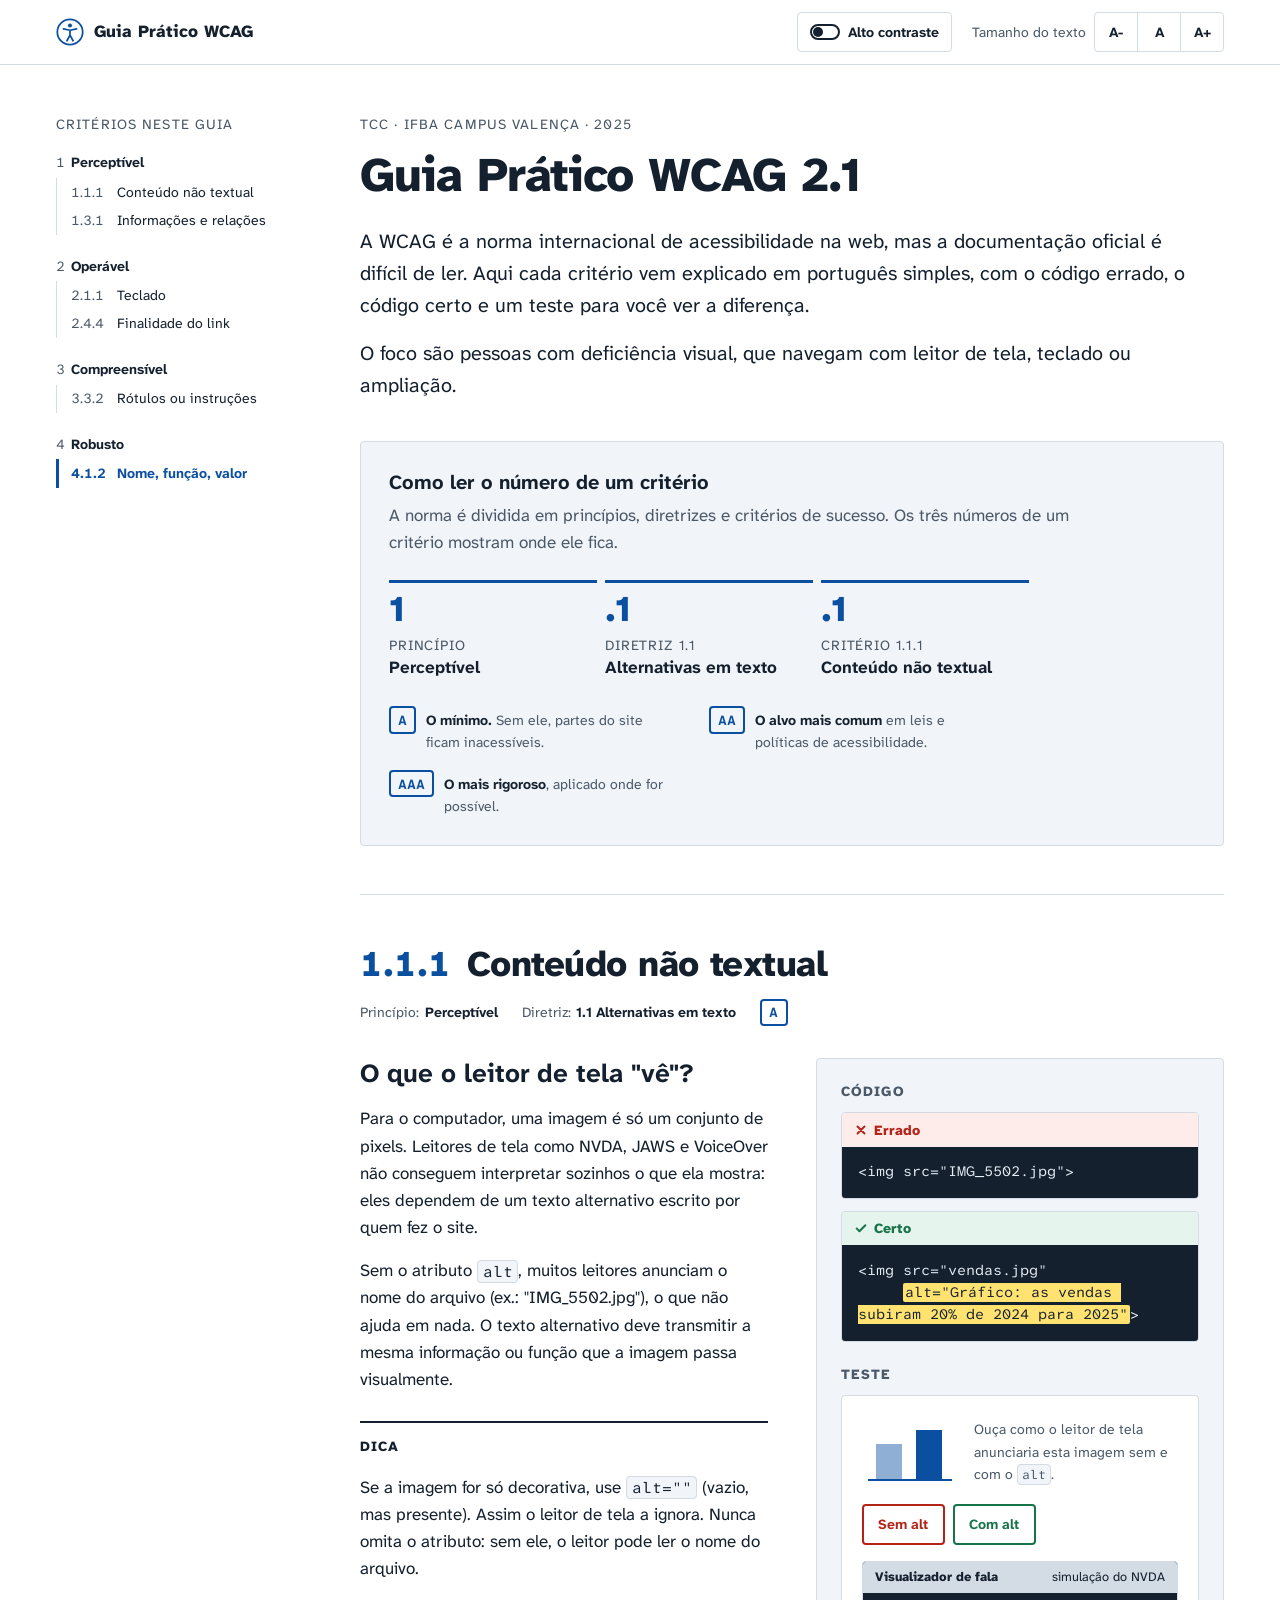
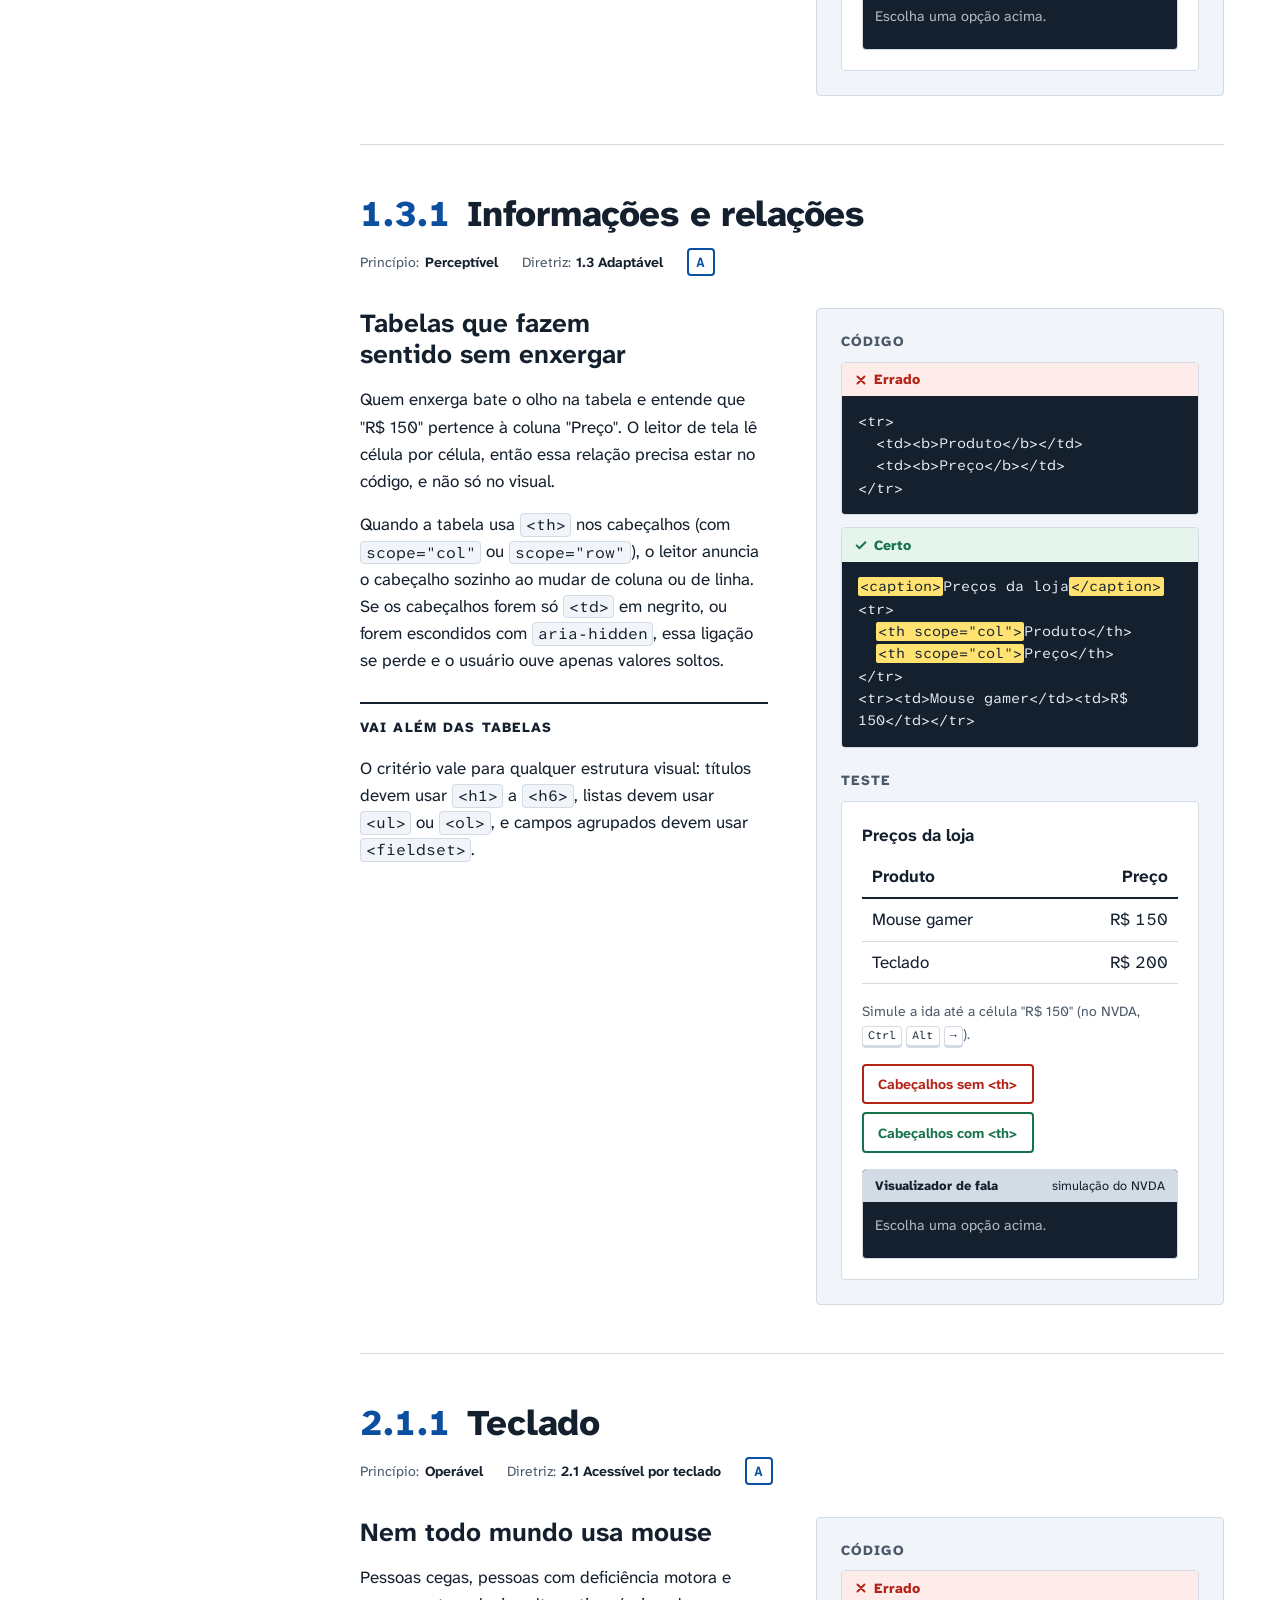
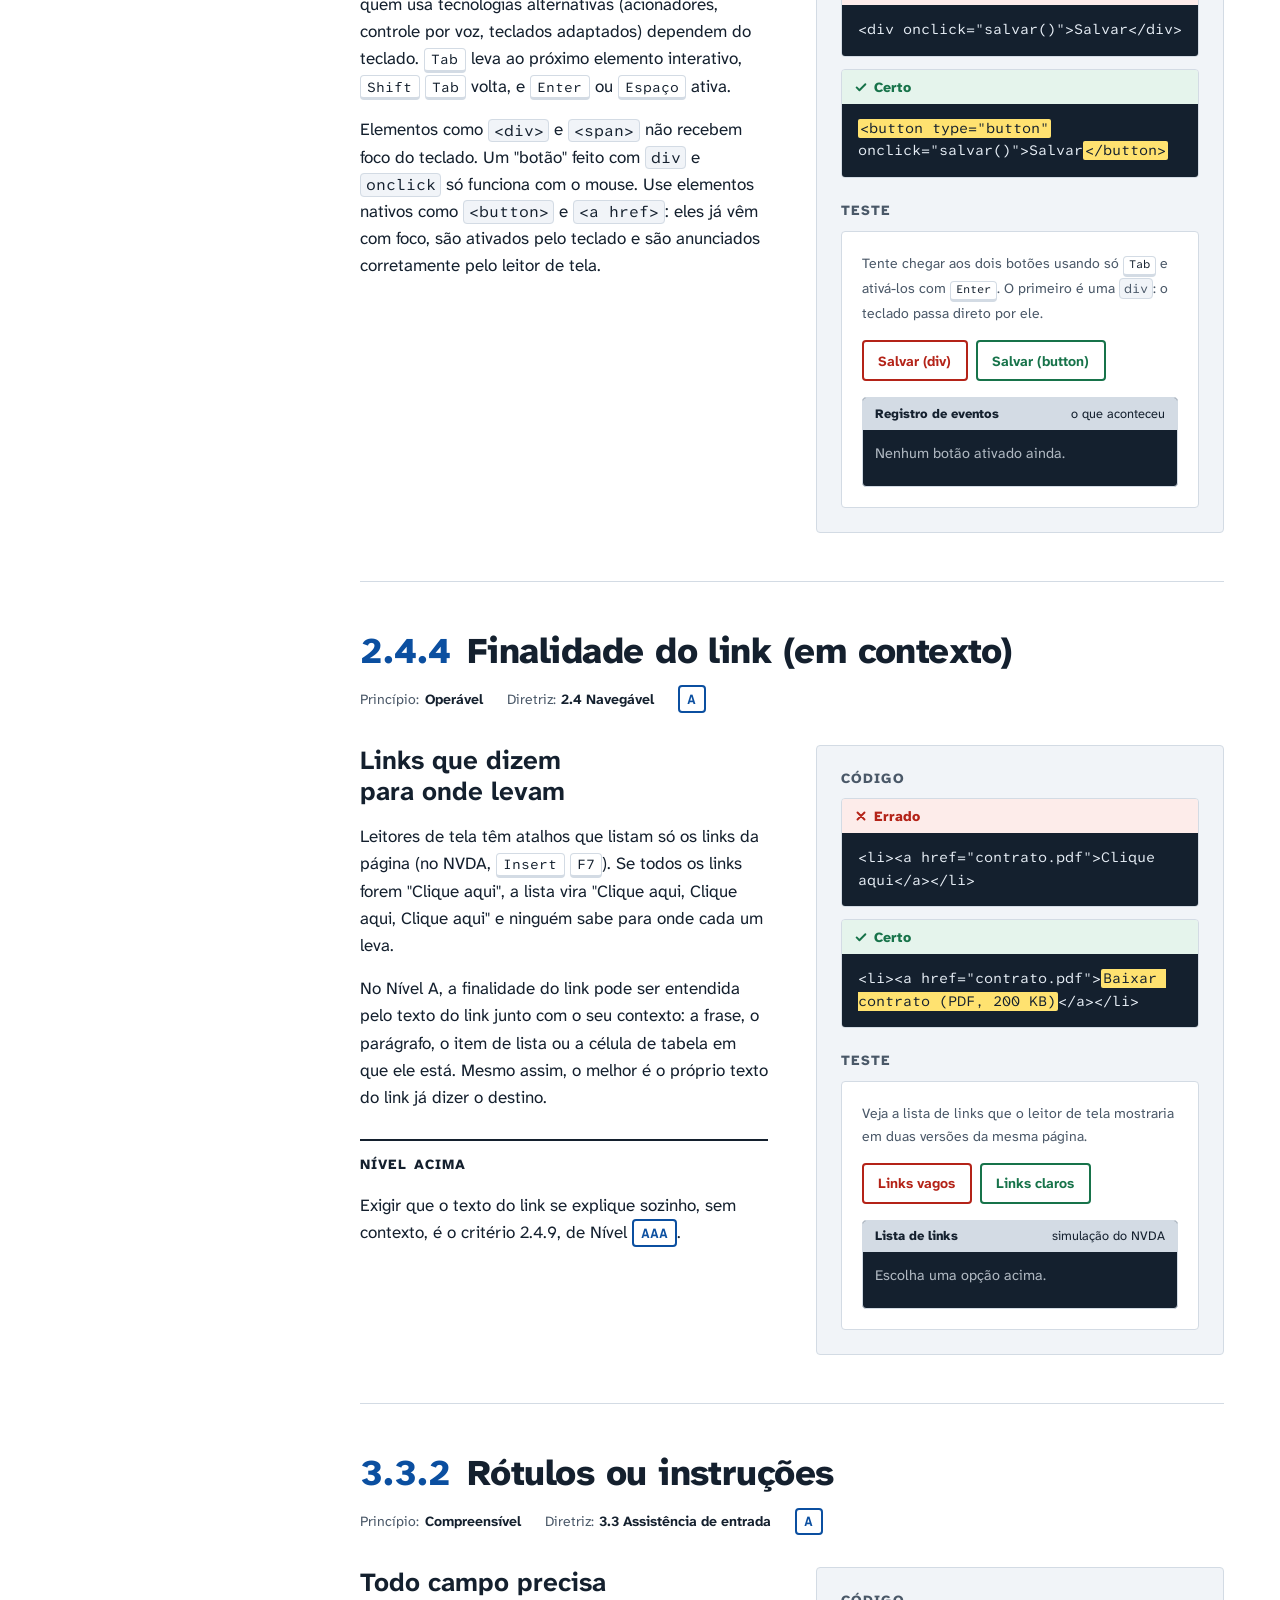
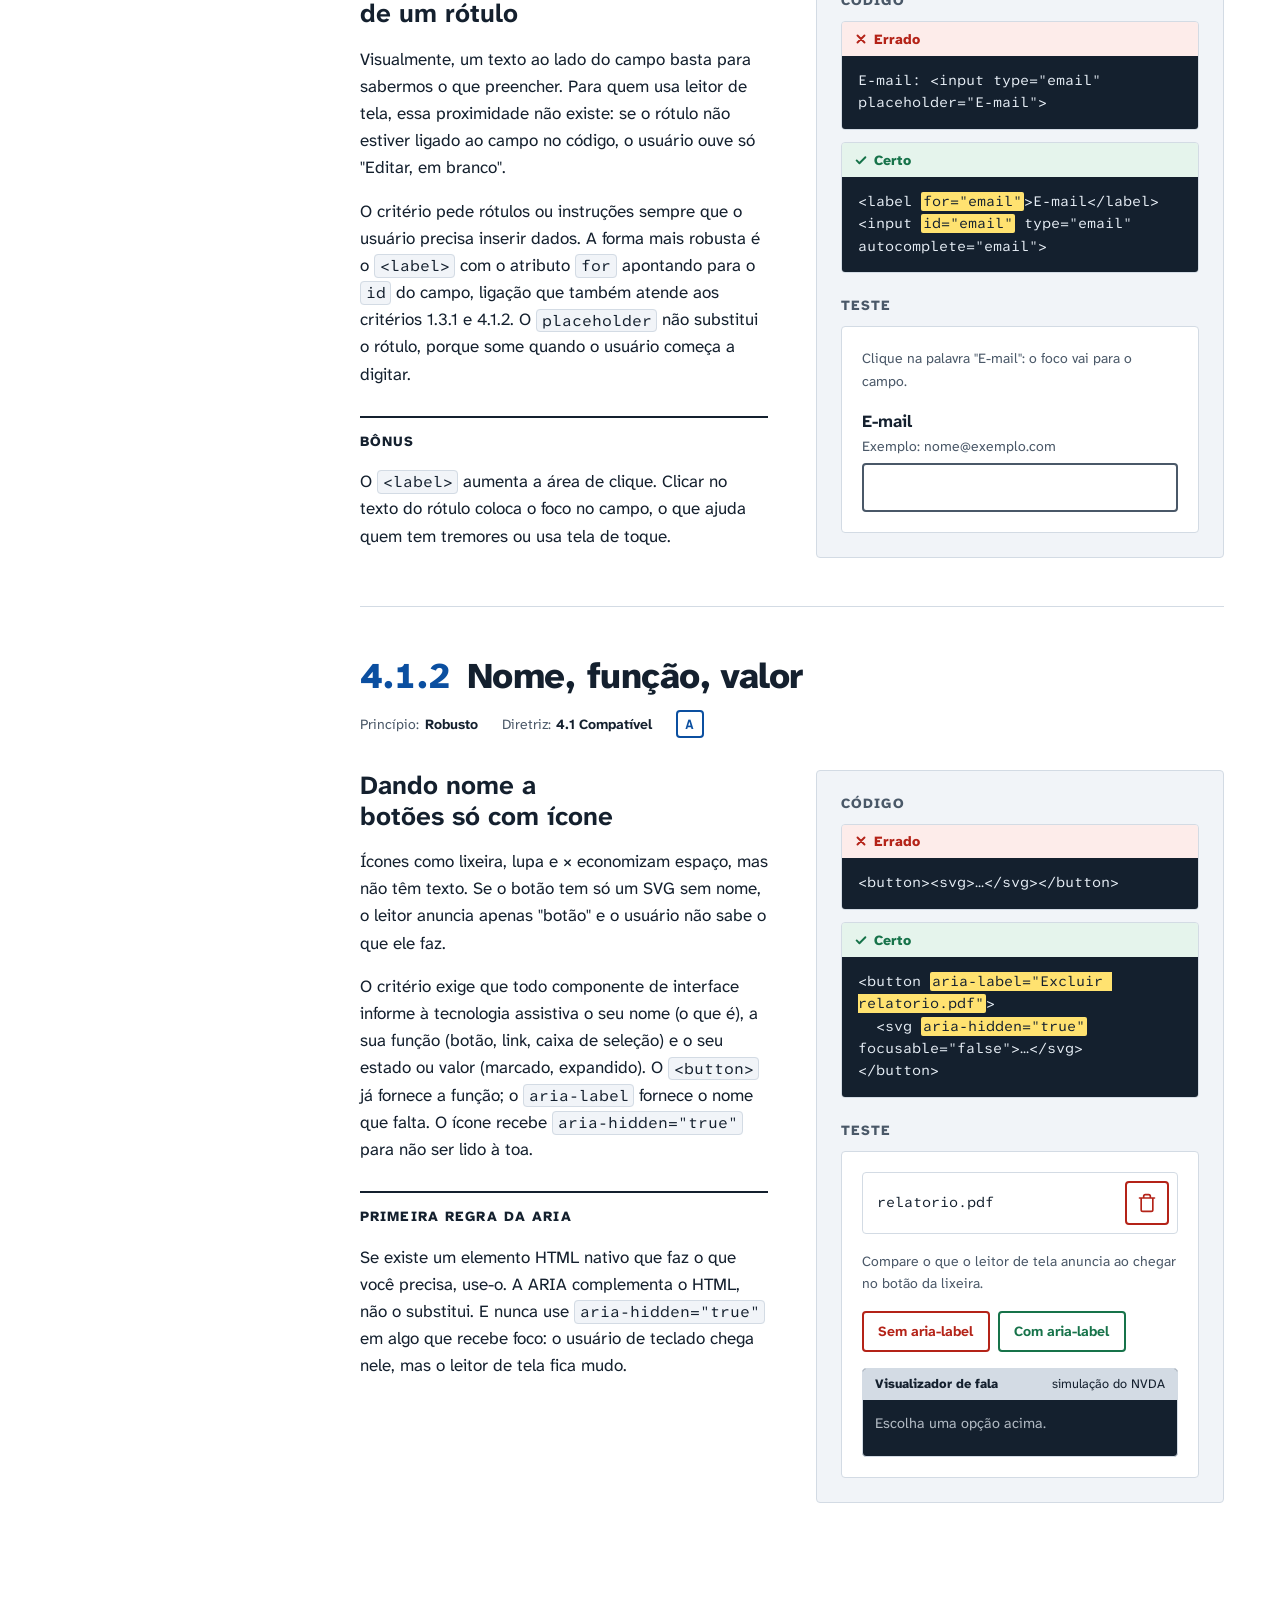
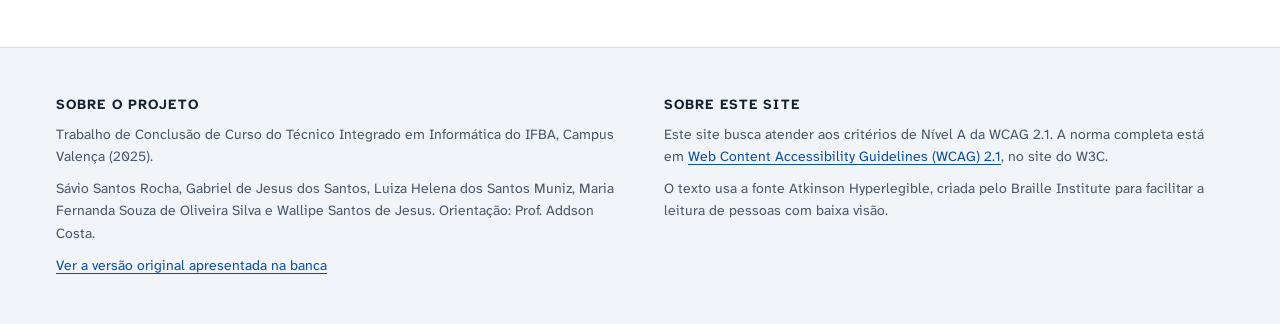
==== commit 6594f608: "Redesenha a interface com identidade própria - Fonte Atkinson Hyperlegible (Braille Institute), auto" ====
--- a/index.html
+++ b/index.html
@@ -3,332 +3,506 @@
 <head>
     <meta charset="UTF-8">
     <meta name="viewport" content="width=device-width, initial-scale=1.0">
-    <meta name="description" content="Guia prático, interativo e explicativo dos critérios de sucesso de Nível A da WCAG 2.1.">
-    <title>Guia Prático WCAG 2.1: critérios de Nível A</title>
+    <meta name="description" content="Guia prático e interativo dos critérios de sucesso de Nível A da WCAG 2.1, explicado em português com exemplos de código e simulações de leitor de tela.">
+    <title>Guia Prático WCAG 2.1</title>
+    <link rel="preload" href="fonts/atkinson-next-latin.woff2" as="font" type="font/woff2" crossorigin>
     <link rel="stylesheet" href="css/style.css">
 </head>
 <body>
 
-    <a href="#main-content" class="skip-link">Pular para o conteúdo principal</a>
-
-    <header class="site-header">
-        <div class="site-header__inner">
-            <h1>Guia Prático WCAG 2.1</h1>
-            <p>Entenda a teoria e veja na prática os critérios de sucesso de <span class="enfase">Nível A</span>, com foco em pessoas com deficiência visual.</p>
-
-            <div class="a11y-toolbar" role="group" aria-label="Ferramentas de acessibilidade">
-                <button type="button" id="btn-contrast" data-action="toggle-contrast" aria-pressed="false">
-                    Alto contraste <span aria-hidden="true">🌗</span>
+    <a href="#conteudo" class="skip-link">Pular para o conteúdo</a>
+
+    <header class="topbar">
+        <div class="topbar__inner">
+            <a class="wordmark" href="#conteudo">
+                <svg width="28" height="28" viewBox="0 0 32 32" aria-hidden="true" focusable="false">
+                    <circle cx="16" cy="16" r="14.5" fill="none" stroke="currentColor" stroke-width="2"></circle>
+                    <circle cx="16" cy="8.5" r="2.3" fill="currentColor"></circle>
+                    <path d="M8.5 12.5 16 14l7.5-1.5M16 14v5.5m0 0-3.5 6.5M16 19.5l3.5 6.5" fill="none" stroke="currentColor" stroke-width="2" stroke-linecap="round" stroke-linejoin="round"></path>
+                </svg>
+                Guia Prático WCAG
+            </a>
+
+            <div class="prefs" role="group" aria-label="Preferências de leitura">
+                <button type="button" class="pref-button pref-button--toggle" id="btn-contrast" data-action="toggle-contrast" aria-pressed="false">
+                    <span class="switch" aria-hidden="true"></span>
+                    Alto contraste
                 </button>
-                <button type="button" data-action="font-increase">A+<span class="visually-hidden"> (aumentar fonte)</span></button>
-                <button type="button" data-action="font-decrease">A-<span class="visually-hidden"> (diminuir fonte)</span></button>
-                <button type="button" data-action="font-reset">A<span class="visually-hidden"> (fonte padrão)</span></button>
-            </div>
-            <p id="toolbar-status" class="visually-hidden" role="status"></p>
+                <div class="prefs__group">
+                    <span class="prefs__label" id="label-tamanho">Tamanho do texto</span>
+                    <div class="prefs__buttons" role="group" aria-labelledby="label-tamanho">
+                        <button type="button" class="pref-button" data-action="font-decrease">A-<span class="visually-hidden"> (diminuir)</span></button>
+                        <button type="button" class="pref-button" data-action="font-reset">A<span class="visually-hidden"> (padrão)</span></button>
+                        <button type="button" class="pref-button" data-action="font-increase">A+<span class="visually-hidden"> (aumentar)</span></button>
+                    </div>
+                </div>
+            </div>
+            <p id="prefs-status" class="visually-hidden" role="status"></p>
         </div>
     </header>
 
-    <main id="main-content" class="container" tabindex="-1">
-
-        <!-- INTRODUÇÃO -->
-        <section id="introducao" aria-labelledby="titulo-introducao">
-            <div class="intro">
-                <h2 id="titulo-introducao">Como a WCAG é organizada</h2>
-                <p>A <strong>WCAG</strong> (<span lang="en">Web Content Accessibility Guidelines</span>) é a norma internacional de acessibilidade na web, publicada pelo W3C. Ela é organizada em camadas: <strong>4 princípios</strong> (Perceptível, Operável, Compreensível e Robusto), que se dividem em <strong>diretrizes</strong>, que por sua vez se dividem em <strong>critérios de sucesso</strong>, as regras que podem ser testadas.</p>
-                <p>Cada critério tem um nível de conformidade: <strong>A</strong> (o mínimo), <strong>AA</strong> (o nível mais exigido em leis e políticas de acessibilidade) e <strong>AAA</strong> (o mais rigoroso). Nos números, o primeiro dígito é o princípio, o segundo a diretriz e o terceiro o critério: em <strong>1.1.1</strong>, temos o princípio 1 (Perceptível), a diretriz 1.1 (Alternativas em texto) e o critério 1.1.1 (Conteúdo não textual).</p>
-
-                <nav class="toc" aria-labelledby="titulo-sumario">
-                    <h3 id="titulo-sumario">Critérios explicados neste guia</h3>
-                    <ol>
-                        <li><a href="#criterio-111">1.1.1 Conteúdo não textual</a></li>
-                        <li><a href="#criterio-131">1.3.1 Informações e relações</a></li>
-                        <li><a href="#criterio-211">2.1.1 Teclado</a></li>
-                        <li><a href="#criterio-244">2.4.4 Finalidade do link (em contexto)</a></li>
-                        <li><a href="#criterio-332">3.3.2 Rótulos ou instruções</a></li>
-                        <li><a href="#criterio-412">4.1.2 Nome, função, valor</a></li>
+    <div class="layout">
+
+        <nav class="index" aria-labelledby="titulo-indice">
+            <p class="index__title" id="titulo-indice">Critérios neste guia</p>
+
+            <div class="index__group">
+                <p class="index__principle"><span>1</span>Perceptível</p>
+                <ul>
+                    <li><a href="#criterio-111"><span class="index__num">1.1.1</span> Conteúdo não textual</a></li>
+                    <li><a href="#criterio-131"><span class="index__num">1.3.1</span> Informações e relações</a></li>
+                </ul>
+            </div>
+            <div class="index__group">
+                <p class="index__principle"><span>2</span>Operável</p>
+                <ul>
+                    <li><a href="#criterio-211"><span class="index__num">2.1.1</span> Teclado</a></li>
+                    <li><a href="#criterio-244"><span class="index__num">2.4.4</span> Finalidade do link</a></li>
+                </ul>
+            </div>
+            <div class="index__group">
+                <p class="index__principle"><span>3</span>Compreensível</p>
+                <ul>
+                    <li><a href="#criterio-332"><span class="index__num">3.3.2</span> Rótulos ou instruções</a></li>
+                </ul>
+            </div>
+            <div class="index__group">
+                <p class="index__principle"><span>4</span>Robusto</p>
+                <ul>
+                    <li><a href="#criterio-412"><span class="index__num">4.1.2</span> Nome, função, valor</a></li>
+                </ul>
+            </div>
+        </nav>
+
+        <main id="conteudo" class="content" tabindex="-1">
+
+            <!-- ABERTURA -->
+            <div class="opening">
+                <p class="eyebrow">TCC · IFBA Campus Valença · 2025</p>
+                <h1>Guia Prático WCAG 2.1</h1>
+                <p class="lead">A WCAG é a norma internacional de acessibilidade na web, mas a documentação oficial é difícil de ler. Aqui cada critério vem explicado em português simples, com o código errado, o código certo e um teste para você ver a diferença.</p>
+                <p class="lead">O foco são pessoas com deficiência visual, que navegam com leitor de tela, teclado ou ampliação.</p>
+
+                <section class="anatomy" aria-labelledby="titulo-anatomia">
+                    <h2 id="titulo-anatomia">Como ler o número de um critério</h2>
+                    <p>A norma é dividida em princípios, diretrizes e critérios de sucesso. Os três números de um critério mostram onde ele fica.</p>
+                    <ol class="anatomy__parts">
+                        <li>
+                            <span class="anatomy__digit" aria-hidden="true">1</span>
+                            <span class="anatomy__role">Princípio</span>
+                            <span class="anatomy__name">Perceptível</span>
+                        </li>
+                        <li>
+                            <span class="anatomy__digit" aria-hidden="true">.1</span>
+                            <span class="anatomy__role">Diretriz 1.1</span>
+                            <span class="anatomy__name">Alternativas em texto</span>
+                        </li>
+                        <li>
+                            <span class="anatomy__digit" aria-hidden="true">.1</span>
+                            <span class="anatomy__role">Critério 1.1.1</span>
+                            <span class="anatomy__name">Conteúdo não textual</span>
+                        </li>
                     </ol>
-                </nav>
-            </div>
-        </section>
-
-        <!-- 1.1.1 CONTEÚDO NÃO TEXTUAL -->
-        <section id="criterio-111" aria-labelledby="titulo-111">
-            <h2 id="titulo-111"><span class="criterion-number">Critério 1.1.1</span> Conteúdo não textual</h2>
-            <div class="guideline-card">
-                <div class="card-content">
-                    <p class="wcag-tag">Princípio: Perceptível · Nível A</p>
-                    <h3>O que o leitor de tela "vê"?</h3>
-                    <p>Para o computador, uma imagem é só um conjunto de pixels. Leitores de tela como NVDA, JAWS e VoiceOver não conseguem interpretar sozinhos o que ela mostra: eles dependem de um texto alternativo escrito por quem fez o site.</p>
-                    <p>Sem o atributo <code>alt</code>, muitos leitores anunciam o nome do arquivo (ex.: "IMG_5502.jpg"), o que não ajuda em nada. O texto alternativo deve transmitir a <span class="enfase">mesma informação ou função</span> que a imagem passa visualmente.</p>
-                    <div class="explanation-box">
-                        <p><span class="enfase">Dica de ouro:</span> se a imagem for puramente decorativa, use <code>alt=""</code> (vazio, mas presente). Assim o leitor de tela a ignora. Nunca omita o atributo: sem ele, o leitor pode ler o nome do arquivo.</p>
-                    </div>
-                </div>
-                <div class="card-demo">
-                    <figure class="code-example code-example--wrong">
-                        <figcaption><span aria-hidden="true">❌</span> Errado</figcaption>
+                    <ul class="levels">
+                        <li><span class="level">A</span> <span><strong>O mínimo.</strong> Sem ele, partes do site ficam inacessíveis.</span></li>
+                        <li><span class="level">AA</span> <span><strong>O alvo mais comum</strong> em leis e políticas de acessibilidade.</span></li>
+                        <li><span class="level">AAA</span> <span><strong>O mais rigoroso</strong>, aplicado onde for possível.</span></li>
+                    </ul>
+                </section>
+            </div>
+
+            <!-- 1.1.1 CONTEÚDO NÃO TEXTUAL -->
+            <section class="criterion" id="criterio-111" aria-labelledby="titulo-111">
+                <header class="criterion__head">
+                    <h2 id="titulo-111"><span class="criterion__num">1.1.1</span> Conteúdo não textual</h2>
+                    <dl class="criterion__meta">
+                        <div><dt>Princípio</dt><dd>Perceptível</dd></div>
+                        <div><dt>Diretriz</dt><dd>1.1 Alternativas em texto</dd></div>
+                        <div><dt class="visually-hidden">Nível</dt><dd><span class="level">A</span></dd></div>
+                    </dl>
+                </header>
+                <div class="criterion__body">
+                    <div class="criterion__text">
+                        <h3>O que o leitor de tela "vê"?</h3>
+                        <p>Para o computador, uma imagem é só um conjunto de pixels. Leitores de tela como NVDA, JAWS e VoiceOver não conseguem interpretar sozinhos o que ela mostra: eles dependem de um texto alternativo escrito por quem fez o site.</p>
+                        <p>Sem o atributo <code>alt</code>, muitos leitores anunciam o nome do arquivo (ex.: "IMG_5502.jpg"), o que não ajuda em nada. O texto alternativo deve transmitir a mesma informação ou função que a imagem passa visualmente.</p>
+                        <div class="note">
+                            <p class="note__label">Dica</p>
+                            <p>Se a imagem for só decorativa, use <code>alt=""</code> (vazio, mas presente). Assim o leitor de tela a ignora. Nunca omita o atributo: sem ele, o leitor pode ler o nome do arquivo.</p>
+                        </div>
+                    </div>
+
+                    <div class="lab">
+                        <div class="lab__part">
+                            <h4 class="lab__title">Código</h4>
+                            <div class="snippets">
+                                <figure class="snippet snippet--wrong">
+                                    <figcaption><svg width="14" height="14" viewBox="0 0 16 16" aria-hidden="true" focusable="false"><path d="M4 4l8 8M12 4l-8 8" fill="none" stroke="currentColor" stroke-width="2.2" stroke-linecap="round"></path></svg> Errado</figcaption>
 <pre><code>&lt;img src="IMG_5502.jpg"&gt;</code></pre>
-                    </figure>
-                    <figure class="code-example code-example--right">
-                        <figcaption><span aria-hidden="true">✅</span> Certo</figcaption>
+                                </figure>
+                                <figure class="snippet snippet--right">
+                                    <figcaption><svg width="14" height="14" viewBox="0 0 16 16" aria-hidden="true" focusable="false"><path d="M3 8.5l3.2 3.2L13 4.8" fill="none" stroke="currentColor" stroke-width="2.2" stroke-linecap="round" stroke-linejoin="round"></path></svg> Certo</figcaption>
 <pre><code>&lt;img src="vendas.jpg"
      <mark>alt="Gráfico: as vendas subiram 20% de 2024 para 2025"</mark>&gt;</code></pre>
-                    </figure>
-
-                    <div class="live-preview">
-                        <h4 class="preview-title">Teste na prática</h4>
-                        <div class="chart-demo">
-                            <svg width="90" height="70" viewBox="0 0 90 70" role="img" aria-label="Gráfico: as vendas subiram 20% de 2024 para 2025">
-                                <rect x="10" y="25" width="25" height="40" fill="currentColor" opacity="0.5"></rect>
-                                <rect x="50" y="15" width="25" height="50" fill="currentColor"></rect>
-                                <line x1="5" y1="65" x2="85" y2="65" stroke="currentColor" stroke-width="2"></line>
-                            </svg>
-                            <p>Ouça como o leitor de tela anunciaria esta imagem com e sem o <code>alt</code>:</p>
-                        </div>
-                        <div class="demo-actions">
-                            <button type="button" class="demo-button demo-button--wrong" data-output="sr-111" data-message="IMG_5502.jpg, imagem">Sem alt</button>
-                            <button type="button" class="demo-button" data-output="sr-111" data-message="Gráfico: as vendas subiram 20% de 2024 para 2025, imagem">Com alt</button>
-                        </div>
-                        <div class="sr-output">
-                            <span class="sr-output__label"><span aria-hidden="true">🔈</span> Leitor de tela (simulação)</span>
-                            <p class="sr-output__text" id="sr-111" role="status"></p>
-                        </div>
-                    </div>
-                </div>
-            </div>
-        </section>
-
-        <!-- 1.3.1 INFORMAÇÕES E RELAÇÕES -->
-        <section id="criterio-131" aria-labelledby="titulo-131">
-            <h2 id="titulo-131"><span class="criterion-number">Critério 1.3.1</span> Informações e relações</h2>
-            <div class="guideline-card">
-                <div class="card-content">
-                    <p class="wcag-tag">Princípio: Perceptível · Nível A</p>
-                    <h3>Tabelas que fazem sentido sem enxergar</h3>
-                    <p>Quem enxerga bate o olho na tabela e entende que "R$ 150" pertence à coluna "Preço". O leitor de tela lê célula por célula, então essa relação precisa estar <span class="enfase">no código</span>, e não só no visual.</p>
-                    <p>Quando a tabela usa <code>&lt;th&gt;</code> nos cabeçalhos (com <code>scope="col"</code> ou <code>scope="row"</code>), o leitor anuncia automaticamente o cabeçalho ao mudar de coluna ou de linha. Se os cabeçalhos forem só <code>&lt;td&gt;</code> em negrito, ou forem escondidos com <code>aria-hidden</code>, essa ligação se perde e o usuário ouve apenas valores soltos.</p>
-                    <div class="explanation-box">
-                        <p>O critério 1.3.1 vale para qualquer estrutura visual, não só tabelas: títulos devem usar <code>&lt;h1&gt;</code> a <code>&lt;h6&gt;</code>, listas devem usar <code>&lt;ul&gt;</code> ou <code>&lt;ol&gt;</code>, e campos agrupados devem usar <code>&lt;fieldset&gt;</code>.</p>
-                    </div>
-                </div>
-                <div class="card-demo">
-                    <figure class="code-example code-example--wrong">
-                        <figcaption><span aria-hidden="true">❌</span> Errado</figcaption>
+                                </figure>
+                            </div>
+                        </div>
+
+                        <div class="lab__part">
+                            <h4 class="lab__title">Teste</h4>
+                            <div class="demo">
+                                <div class="chart-figure">
+                                    <svg width="96" height="72" viewBox="0 0 96 72" role="img" aria-label="Gráfico: as vendas subiram 20% de 2024 para 2025">
+                                        <rect x="14" y="28" width="26" height="36" fill="currentColor" opacity="0.45"></rect>
+                                        <rect x="54" y="14" width="26" height="50" fill="currentColor"></rect>
+                                        <line x1="6" y1="64" x2="90" y2="64" stroke="currentColor" stroke-width="2"></line>
+                                    </svg>
+                                    <p>Ouça como o leitor de tela anunciaria esta imagem sem e com o <code>alt</code>.</p>
+                                </div>
+                                <div class="choice">
+                                    <button type="button" class="button button--wrong" data-output="sr-111" data-tag="Sem alt" data-message="IMG_5502.jpg, imagem">Sem alt</button>
+                                    <button type="button" class="button button--right" data-output="sr-111" data-tag="Com alt" data-message="Gráfico: as vendas subiram 20% de 2024 para 2025, imagem">Com alt</button>
+                                </div>
+                                <div class="speech">
+                                    <p class="speech__bar"><strong>Visualizador de fala</strong> <span>simulação do NVDA</span></p>
+                                    <div class="speech__log" id="sr-111" role="log" aria-label="Falas simuladas do leitor de tela">
+                                        <p class="speech__empty">Escolha uma opção acima.</p>
+                                    </div>
+                                </div>
+                            </div>
+                        </div>
+                    </div>
+                </div>
+            </section>
+
+            <!-- 1.3.1 INFORMAÇÕES E RELAÇÕES -->
+            <section class="criterion" id="criterio-131" aria-labelledby="titulo-131">
+                <header class="criterion__head">
+                    <h2 id="titulo-131"><span class="criterion__num">1.3.1</span> Informações e relações</h2>
+                    <dl class="criterion__meta">
+                        <div><dt>Princípio</dt><dd>Perceptível</dd></div>
+                        <div><dt>Diretriz</dt><dd>1.3 Adaptável</dd></div>
+                        <div><dt class="visually-hidden">Nível</dt><dd><span class="level">A</span></dd></div>
+                    </dl>
+                </header>
+                <div class="criterion__body">
+                    <div class="criterion__text">
+                        <h3>Tabelas que fazem sentido sem enxergar</h3>
+                        <p>Quem enxerga bate o olho na tabela e entende que "R$ 150" pertence à coluna "Preço". O leitor de tela lê célula por célula, então essa relação precisa estar no código, e não só no visual.</p>
+                        <p>Quando a tabela usa <code>&lt;th&gt;</code> nos cabeçalhos (com <code>scope="col"</code> ou <code>scope="row"</code>), o leitor anuncia o cabeçalho sozinho ao mudar de coluna ou de linha. Se os cabeçalhos forem só <code>&lt;td&gt;</code> em negrito, ou forem escondidos com <code>aria-hidden</code>, essa ligação se perde e o usuário ouve apenas valores soltos.</p>
+                        <div class="note">
+                            <p class="note__label">Vai além das tabelas</p>
+                            <p>O critério vale para qualquer estrutura visual: títulos devem usar <code>&lt;h1&gt;</code> a <code>&lt;h6&gt;</code>, listas devem usar <code>&lt;ul&gt;</code> ou <code>&lt;ol&gt;</code>, e campos agrupados devem usar <code>&lt;fieldset&gt;</code>.</p>
+                        </div>
+                    </div>
+
+                    <div class="lab">
+                        <div class="lab__part">
+                            <h4 class="lab__title">Código</h4>
+                            <div class="snippets">
+                                <figure class="snippet snippet--wrong">
+                                    <figcaption><svg width="14" height="14" viewBox="0 0 16 16" aria-hidden="true" focusable="false"><path d="M4 4l8 8M12 4l-8 8" fill="none" stroke="currentColor" stroke-width="2.2" stroke-linecap="round"></path></svg> Errado</figcaption>
 <pre><code>&lt;tr&gt;
   &lt;td&gt;&lt;b&gt;Produto&lt;/b&gt;&lt;/td&gt;
   &lt;td&gt;&lt;b&gt;Preço&lt;/b&gt;&lt;/td&gt;
 &lt;/tr&gt;</code></pre>
-                    </figure>
-                    <figure class="code-example code-example--right">
-                        <figcaption><span aria-hidden="true">✅</span> Certo</figcaption>
+                                </figure>
+                                <figure class="snippet snippet--right">
+                                    <figcaption><svg width="14" height="14" viewBox="0 0 16 16" aria-hidden="true" focusable="false"><path d="M3 8.5l3.2 3.2L13 4.8" fill="none" stroke="currentColor" stroke-width="2.2" stroke-linecap="round" stroke-linejoin="round"></path></svg> Certo</figcaption>
 <pre><code><mark>&lt;caption&gt;</mark>Preços da loja<mark>&lt;/caption&gt;</mark>
 &lt;tr&gt;
   <mark>&lt;th scope="col"&gt;</mark>Produto&lt;/th&gt;
   <mark>&lt;th scope="col"&gt;</mark>Preço&lt;/th&gt;
 &lt;/tr&gt;
 &lt;tr&gt;&lt;td&gt;Mouse gamer&lt;/td&gt;&lt;td&gt;R$ 150&lt;/td&gt;&lt;/tr&gt;</code></pre>
-                    </figure>
-
-                    <div class="live-preview">
-                        <h4 class="preview-title">Teste na prática</h4>
-                        <table class="demo-table">
-                            <caption>Preços da loja</caption>
-                            <thead>
-                                <tr>
-                                    <th scope="col">Produto</th>
-                                    <th scope="col">Preço</th>
-                                </tr>
-                            </thead>
-                            <tbody>
-                                <tr>
-                                    <td>Mouse gamer</td>
-                                    <td>R$ 150</td>
-                                </tr>
-                                <tr>
-                                    <td>Teclado</td>
-                                    <td>R$ 200</td>
-                                </tr>
-                            </tbody>
-                        </table>
-                        <p>Simule a navegação até a célula "R$ 150" (no NVDA, com <kbd>Ctrl</kbd> + <kbd>Alt</kbd> + <kbd>→</kbd>):</p>
-                        <div class="demo-actions">
-                            <button type="button" class="demo-button demo-button--wrong" data-output="sr-131" data-message="R$ 150">Cabeçalhos sem &lt;th&gt;</button>
-                            <button type="button" class="demo-button" data-output="sr-131" data-message="Preço, coluna 2, R$ 150">Cabeçalhos com &lt;th&gt;</button>
-                        </div>
-                        <div class="sr-output">
-                            <span class="sr-output__label"><span aria-hidden="true">🔈</span> Leitor de tela (simulação)</span>
-                            <p class="sr-output__text" id="sr-131" role="status"></p>
-                        </div>
-                    </div>
-                </div>
-            </div>
-        </section>
-
-        <!-- 2.1.1 TECLADO -->
-        <section id="criterio-211" aria-labelledby="titulo-211">
-            <h2 id="titulo-211"><span class="criterion-number">Critério 2.1.1</span> Teclado</h2>
-            <div class="guideline-card">
-                <div class="card-content">
-                    <p class="wcag-tag">Princípio: Operável · Nível A</p>
-                    <h3>Nem todo mundo usa mouse</h3>
-                    <p>Pessoas cegas, pessoas com deficiência motora e quem usa tecnologias alternativas (acionadores, controle por voz, teclados adaptados) dependem do teclado. A tecla <kbd>Tab</kbd> leva ao próximo elemento interativo, <kbd>Shift</kbd> + <kbd>Tab</kbd> volta, e <kbd>Enter</kbd> ou <kbd>Espaço</kbd> ativa.</p>
-                    <p>Elementos como <code>&lt;div&gt;</code> e <code>&lt;span&gt;</code> não recebem foco do teclado. Um "botão" feito com <code>div</code> e <code>onclick</code> só funciona com o mouse. Use elementos nativos como <code>&lt;button&gt;</code> e <code>&lt;a href&gt;</code>: eles já vêm com foco, são ativados pelo teclado e são anunciados corretamente pelo leitor de tela.</p>
-                </div>
-                <div class="card-demo">
-                    <figure class="code-example code-example--wrong">
-                        <figcaption><span aria-hidden="true">❌</span> Errado</figcaption>
+                                </figure>
+                            </div>
+                        </div>
+
+                        <div class="lab__part">
+                            <h4 class="lab__title">Teste</h4>
+                            <div class="demo">
+                                <div class="table-wrap">
+                                    <table class="demo-table">
+                                        <caption>Preços da loja</caption>
+                                        <thead>
+                                            <tr>
+                                                <th scope="col">Produto</th>
+                                                <th scope="col">Preço</th>
+                                            </tr>
+                                        </thead>
+                                        <tbody>
+                                            <tr>
+                                                <td>Mouse gamer</td>
+                                                <td>R$ 150</td>
+                                            </tr>
+                                            <tr>
+                                                <td>Teclado</td>
+                                                <td>R$ 200</td>
+                                            </tr>
+                                        </tbody>
+                                    </table>
+                                </div>
+                                <p>Simule a ida até a célula "R$ 150" (no NVDA, <kbd>Ctrl</kbd> <kbd>Alt</kbd> <kbd>→</kbd>).</p>
+                                <div class="choice">
+                                    <button type="button" class="button button--wrong" data-output="sr-131" data-tag="Sem th" data-message="R$ 150">Cabeçalhos sem &lt;th&gt;</button>
+                                    <button type="button" class="button button--right" data-output="sr-131" data-tag="Com th" data-message="Preço, coluna 2, R$ 150">Cabeçalhos com &lt;th&gt;</button>
+                                </div>
+                                <div class="speech">
+                                    <p class="speech__bar"><strong>Visualizador de fala</strong> <span>simulação do NVDA</span></p>
+                                    <div class="speech__log" id="sr-131" role="log" aria-label="Falas simuladas do leitor de tela">
+                                        <p class="speech__empty">Escolha uma opção acima.</p>
+                                    </div>
+                                </div>
+                            </div>
+                        </div>
+                    </div>
+                </div>
+            </section>
+
+            <!-- 2.1.1 TECLADO -->
+            <section class="criterion" id="criterio-211" aria-labelledby="titulo-211">
+                <header class="criterion__head">
+                    <h2 id="titulo-211"><span class="criterion__num">2.1.1</span> Teclado</h2>
+                    <dl class="criterion__meta">
+                        <div><dt>Princípio</dt><dd>Operável</dd></div>
+                        <div><dt>Diretriz</dt><dd>2.1 Acessível por teclado</dd></div>
+                        <div><dt class="visually-hidden">Nível</dt><dd><span class="level">A</span></dd></div>
+                    </dl>
+                </header>
+                <div class="criterion__body">
+                    <div class="criterion__text">
+                        <h3>Nem todo mundo usa mouse</h3>
+                        <p>Pessoas cegas, pessoas com deficiência motora e quem usa tecnologias alternativas (acionadores, controle por voz, teclados adaptados) dependem do teclado. <kbd>Tab</kbd> leva ao próximo elemento interativo, <kbd>Shift</kbd> <kbd>Tab</kbd> volta, e <kbd>Enter</kbd> ou <kbd>Espaço</kbd> ativa.</p>
+                        <p>Elementos como <code>&lt;div&gt;</code> e <code>&lt;span&gt;</code> não recebem foco do teclado. Um "botão" feito com <code>div</code> e <code>onclick</code> só funciona com o mouse. Use elementos nativos como <code>&lt;button&gt;</code> e <code>&lt;a href&gt;</code>: eles já vêm com foco, são ativados pelo teclado e são anunciados corretamente pelo leitor de tela.</p>
+                    </div>
+
+                    <div class="lab">
+                        <div class="lab__part">
+                            <h4 class="lab__title">Código</h4>
+                            <div class="snippets">
+                                <figure class="snippet snippet--wrong">
+                                    <figcaption><svg width="14" height="14" viewBox="0 0 16 16" aria-hidden="true" focusable="false"><path d="M4 4l8 8M12 4l-8 8" fill="none" stroke="currentColor" stroke-width="2.2" stroke-linecap="round"></path></svg> Errado</figcaption>
 <pre><code>&lt;div onclick="salvar()"&gt;Salvar&lt;/div&gt;</code></pre>
-                    </figure>
-                    <figure class="code-example code-example--right">
-                        <figcaption><span aria-hidden="true">✅</span> Certo</figcaption>
-<pre><code><mark>&lt;button type="button"</mark> onclick="salvar()"&gt;Salvar&lt;/button&gt;</code></pre>
-                    </figure>
-
-                    <div class="live-preview">
-                        <h4 class="preview-title">Teste na prática</h4>
-                        <p>Tente chegar aos dois botões usando só a tecla <kbd>Tab</kbd> e ativá-los com <kbd>Enter</kbd>. O primeiro é uma <code>div</code> e o teclado vai pular por cima dele.</p>
-                        <div class="demo-actions">
-                            <div class="fake-button" data-output="msg-211" data-message="A div foi ativada, mas só funciona com o mouse.">Salvar (div)</div>
-                            <button type="button" class="demo-button" data-output="msg-211" data-message="O botão foi ativado! Funciona com mouse, teclado e leitor de tela.">Salvar (button)</button>
-                        </div>
-                        <div class="sr-output">
-                            <span class="sr-output__label">Resultado</span>
-                            <p class="sr-output__text" id="msg-211" role="status"></p>
-                        </div>
-                    </div>
-                </div>
-            </div>
-        </section>
-
-        <!-- 2.4.4 FINALIDADE DO LINK -->
-        <section id="criterio-244" aria-labelledby="titulo-244">
-            <h2 id="titulo-244"><span class="criterion-number">Critério 2.4.4</span> Finalidade do link (em contexto)</h2>
-            <div class="guideline-card">
-                <div class="card-content">
-                    <p class="wcag-tag">Princípio: Operável · Nível A</p>
-                    <h3>Links que dizem para onde levam</h3>
-                    <p>Leitores de tela têm atalhos que listam <span class="enfase">apenas os links</span> da página (no NVDA, <kbd>Insert</kbd> + <kbd>F7</kbd>). Se todos os links forem "Clique aqui", a lista vira "Clique aqui, Clique aqui, Clique aqui" e ninguém sabe para onde cada um leva.</p>
-                    <p>No Nível A, a finalidade do link pode ser entendida pelo texto do link <span class="enfase">junto com o seu contexto</span> (a frase, o parágrafo, o item de lista ou a célula de tabela em que ele está). Mesmo assim, a melhor prática é o próprio texto do link já dizer o destino. Exigir isso sempre é o critério 2.4.9, de Nível AAA.</p>
-                </div>
-                <div class="card-demo">
-                    <figure class="code-example code-example--wrong">
-                        <figcaption><span aria-hidden="true">❌</span> Errado</figcaption>
+                                </figure>
+                                <figure class="snippet snippet--right">
+                                    <figcaption><svg width="14" height="14" viewBox="0 0 16 16" aria-hidden="true" focusable="false"><path d="M3 8.5l3.2 3.2L13 4.8" fill="none" stroke="currentColor" stroke-width="2.2" stroke-linecap="round" stroke-linejoin="round"></path></svg> Certo</figcaption>
+<pre><code><mark>&lt;button type="button"</mark> onclick="salvar()"&gt;Salvar<mark>&lt;/button&gt;</mark></code></pre>
+                                </figure>
+                            </div>
+                        </div>
+
+                        <div class="lab__part">
+                            <h4 class="lab__title">Teste</h4>
+                            <div class="demo">
+                                <p>Tente chegar aos dois botões usando só <kbd>Tab</kbd> e ativá-los com <kbd>Enter</kbd>. O primeiro é uma <code>div</code>: o teclado passa direto por ele.</p>
+                                <div class="choice">
+                                    <div class="fake-button" data-output="msg-211" data-tag="div" data-message="Ativado com o mouse. Pelo teclado, este elemento nem recebe foco.">Salvar (div)</div>
+                                    <button type="button" class="button button--right" data-output="msg-211" data-tag="button" data-message="Ativado! Funciona com mouse, teclado e leitor de tela.">Salvar (button)</button>
+                                </div>
+                                <div class="speech">
+                                    <p class="speech__bar"><strong>Registro de eventos</strong> <span>o que aconteceu</span></p>
+                                    <div class="speech__log" id="msg-211" role="log" aria-label="Registro de eventos">
+                                        <p class="speech__empty">Nenhum botão ativado ainda.</p>
+                                    </div>
+                                </div>
+                            </div>
+                        </div>
+                    </div>
+                </div>
+            </section>
+
+            <!-- 2.4.4 FINALIDADE DO LINK -->
+            <section class="criterion" id="criterio-244" aria-labelledby="titulo-244">
+                <header class="criterion__head">
+                    <h2 id="titulo-244"><span class="criterion__num">2.4.4</span> Finalidade do link (em contexto)</h2>
+                    <dl class="criterion__meta">
+                        <div><dt>Princípio</dt><dd>Operável</dd></div>
+                        <div><dt>Diretriz</dt><dd>2.4 Navegável</dd></div>
+                        <div><dt class="visually-hidden">Nível</dt><dd><span class="level">A</span></dd></div>
+                    </dl>
+                </header>
+                <div class="criterion__body">
+                    <div class="criterion__text">
+                        <h3>Links que dizem para onde levam</h3>
+                        <p>Leitores de tela têm atalhos que listam só os links da página (no NVDA, <kbd>Insert</kbd> <kbd>F7</kbd>). Se todos os links forem "Clique aqui", a lista vira "Clique aqui, Clique aqui, Clique aqui" e ninguém sabe para onde cada um leva.</p>
+                        <p>No Nível A, a finalidade do link pode ser entendida pelo texto do link junto com o seu contexto: a frase, o parágrafo, o item de lista ou a célula de tabela em que ele está. Mesmo assim, o melhor é o próprio texto do link já dizer o destino.</p>
+                        <div class="note">
+                            <p class="note__label">Nível acima</p>
+                            <p>Exigir que o texto do link se explique sozinho, sem contexto, é o critério 2.4.9, de Nível <span class="level">AAA</span>.</p>
+                        </div>
+                    </div>
+
+                    <div class="lab">
+                        <div class="lab__part">
+                            <h4 class="lab__title">Código</h4>
+                            <div class="snippets">
+                                <figure class="snippet snippet--wrong">
+                                    <figcaption><svg width="14" height="14" viewBox="0 0 16 16" aria-hidden="true" focusable="false"><path d="M4 4l8 8M12 4l-8 8" fill="none" stroke="currentColor" stroke-width="2.2" stroke-linecap="round"></path></svg> Errado</figcaption>
 <pre><code>&lt;li&gt;&lt;a href="contrato.pdf"&gt;Clique aqui&lt;/a&gt;&lt;/li&gt;</code></pre>
-                    </figure>
-                    <figure class="code-example code-example--right">
-                        <figcaption><span aria-hidden="true">✅</span> Certo</figcaption>
+                                </figure>
+                                <figure class="snippet snippet--right">
+                                    <figcaption><svg width="14" height="14" viewBox="0 0 16 16" aria-hidden="true" focusable="false"><path d="M3 8.5l3.2 3.2L13 4.8" fill="none" stroke="currentColor" stroke-width="2.2" stroke-linecap="round" stroke-linejoin="round"></path></svg> Certo</figcaption>
 <pre><code>&lt;li&gt;&lt;a href="contrato.pdf"&gt;<mark>Baixar contrato (PDF, 200 KB)</mark>&lt;/a&gt;&lt;/li&gt;</code></pre>
-                    </figure>
-
-                    <div class="live-preview">
-                        <h4 class="preview-title">Teste na prática</h4>
-                        <p>Simule a lista de links que o leitor de tela mostra em duas versões da mesma página:</p>
-                        <div class="demo-actions">
-                            <button type="button" class="demo-button demo-button--wrong" data-output="sr-244" data-message="Clique aqui; Clique aqui; Saiba mais; Clique aqui">Página com links vagos</button>
-                            <button type="button" class="demo-button" data-output="sr-244" data-message="Baixar contrato (PDF); Ver tabela de preços; Falar com o suporte; Política de privacidade">Página com links claros</button>
-                        </div>
-                        <div class="sr-output">
-                            <span class="sr-output__label"><span aria-hidden="true">🔈</span> Lista de links (simulação)</span>
-                            <p class="sr-output__text" id="sr-244" role="status"></p>
-                        </div>
-                    </div>
-                </div>
-            </div>
-        </section>
-
-        <!-- 3.3.2 RÓTULOS OU INSTRUÇÕES -->
-        <section id="criterio-332" aria-labelledby="titulo-332">
-            <h2 id="titulo-332"><span class="criterion-number">Critério 3.3.2</span> Rótulos ou instruções</h2>
-            <div class="guideline-card">
-                <div class="card-content">
-                    <p class="wcag-tag">Princípio: Compreensível · Nível A</p>
-                    <h3>Todo campo precisa de um rótulo</h3>
-                    <p>Visualmente, um texto ao lado do campo basta para sabermos o que preencher. Para quem usa leitor de tela, essa proximidade visual não existe: se o rótulo não estiver ligado ao campo no código, o usuário ouve só "Editar, em branco".</p>
-                    <p>O critério 3.3.2 pede rótulos ou instruções sempre que o usuário precisa inserir dados. A forma mais robusta é o <code>&lt;label&gt;</code> com o atributo <code>for</code> apontando para o <code>id</code> do campo (essa ligação também atende aos critérios 1.3.1 e 4.1.2). O <code>placeholder</code> não substitui o rótulo: ele some quando o usuário começa a digitar.</p>
-                    <div class="explanation-box">
-                        <p><span class="enfase">Bônus:</span> o <code>&lt;label&gt;</code> aumenta a área de clique. Clicar no texto do rótulo coloca o foco no campo, o que ajuda quem tem tremores ou usa tela de toque.</p>
-                    </div>
-                </div>
-                <div class="card-demo">
-                    <figure class="code-example code-example--wrong">
-                        <figcaption><span aria-hidden="true">❌</span> Errado</figcaption>
+                                </figure>
+                            </div>
+                        </div>
+
+                        <div class="lab__part">
+                            <h4 class="lab__title">Teste</h4>
+                            <div class="demo">
+                                <p>Veja a lista de links que o leitor de tela mostraria em duas versões da mesma página.</p>
+                                <div class="choice">
+                                    <button type="button" class="button button--wrong" data-output="sr-244" data-tag="Vagos" data-message="Clique aqui; Clique aqui; Saiba mais; Clique aqui">Links vagos</button>
+                                    <button type="button" class="button button--right" data-output="sr-244" data-tag="Claros" data-message="Baixar contrato (PDF); Ver tabela de preços; Falar com o suporte; Política de privacidade">Links claros</button>
+                                </div>
+                                <div class="speech">
+                                    <p class="speech__bar"><strong>Lista de links</strong> <span>simulação do NVDA</span></p>
+                                    <div class="speech__log" id="sr-244" role="log" aria-label="Listas de links simuladas">
+                                        <p class="speech__empty">Escolha uma opção acima.</p>
+                                    </div>
+                                </div>
+                            </div>
+                        </div>
+                    </div>
+                </div>
+            </section>
+
+            <!-- 3.3.2 RÓTULOS OU INSTRUÇÕES -->
+            <section class="criterion" id="criterio-332" aria-labelledby="titulo-332">
+                <header class="criterion__head">
+                    <h2 id="titulo-332"><span class="criterion__num">3.3.2</span> Rótulos ou instruções</h2>
+                    <dl class="criterion__meta">
+                        <div><dt>Princípio</dt><dd>Compreensível</dd></div>
+                        <div><dt>Diretriz</dt><dd>3.3 Assistência de entrada</dd></div>
+                        <div><dt class="visually-hidden">Nível</dt><dd><span class="level">A</span></dd></div>
+                    </dl>
+                </header>
+                <div class="criterion__body">
+                    <div class="criterion__text">
+                        <h3>Todo campo precisa de um rótulo</h3>
+                        <p>Visualmente, um texto ao lado do campo basta para sabermos o que preencher. Para quem usa leitor de tela, essa proximidade não existe: se o rótulo não estiver ligado ao campo no código, o usuário ouve só "Editar, em branco".</p>
+                        <p>O critério pede rótulos ou instruções sempre que o usuário precisa inserir dados. A forma mais robusta é o <code>&lt;label&gt;</code> com o atributo <code>for</code> apontando para o <code>id</code> do campo, ligação que também atende aos critérios 1.3.1 e 4.1.2. O <code>placeholder</code> não substitui o rótulo, porque some quando o usuário começa a digitar.</p>
+                        <div class="note">
+                            <p class="note__label">Bônus</p>
+                            <p>O <code>&lt;label&gt;</code> aumenta a área de clique. Clicar no texto do rótulo coloca o foco no campo, o que ajuda quem tem tremores ou usa tela de toque.</p>
+                        </div>
+                    </div>
+
+                    <div class="lab">
+                        <div class="lab__part">
+                            <h4 class="lab__title">Código</h4>
+                            <div class="snippets">
+                                <figure class="snippet snippet--wrong">
+                                    <figcaption><svg width="14" height="14" viewBox="0 0 16 16" aria-hidden="true" focusable="false"><path d="M4 4l8 8M12 4l-8 8" fill="none" stroke="currentColor" stroke-width="2.2" stroke-linecap="round"></path></svg> Errado</figcaption>
 <pre><code>E-mail: &lt;input type="email" placeholder="E-mail"&gt;</code></pre>
-                    </figure>
-                    <figure class="code-example code-example--right">
-                        <figcaption><span aria-hidden="true">✅</span> Certo</figcaption>
+                                </figure>
+                                <figure class="snippet snippet--right">
+                                    <figcaption><svg width="14" height="14" viewBox="0 0 16 16" aria-hidden="true" focusable="false"><path d="M3 8.5l3.2 3.2L13 4.8" fill="none" stroke="currentColor" stroke-width="2.2" stroke-linecap="round" stroke-linejoin="round"></path></svg> Certo</figcaption>
 <pre><code>&lt;label <mark>for="email"</mark>&gt;E-mail&lt;/label&gt;
 &lt;input <mark>id="email"</mark> type="email" autocomplete="email"&gt;</code></pre>
-                    </figure>
-
-                    <div class="live-preview form-demo">
-                        <h4 class="preview-title">Teste na prática</h4>
-                        <p>Clique na palavra "E-mail": o foco vai para o campo.</p>
-                        <label for="email-demo">E-mail</label>
-                        <p class="hint" id="email-demo-dica">Exemplo: nome@exemplo.com</p>
-                        <input type="email" id="email-demo" autocomplete="email" aria-describedby="email-demo-dica">
-                    </div>
-                </div>
-            </div>
-        </section>
-
-        <!-- 4.1.2 NOME, FUNÇÃO, VALOR -->
-        <section id="criterio-412" aria-labelledby="titulo-412">
-            <h2 id="titulo-412"><span class="criterion-number">Critério 4.1.2</span> Nome, função, valor</h2>
-            <div class="guideline-card">
-                <div class="card-content">
-                    <p class="wcag-tag">Princípio: Robusto · Nível A</p>
-                    <h3>Dando nome a botões só com ícone</h3>
-                    <p>Ícones (lixeira, lupa, ×) economizam espaço, mas não têm texto. Se o botão tem só um SVG sem nome, o leitor anuncia apenas "botão" e o usuário não sabe o que ele faz.</p>
-                    <p>O critério 4.1.2 exige que todo componente de interface exponha para a tecnologia assistiva o seu <span class="enfase">nome</span> (o que é), a sua <span class="enfase">função</span> (botão, link, caixa de seleção…) e o seu <span class="enfase">estado ou valor</span> (marcado, expandido…). O <code>&lt;button&gt;</code> já fornece a função; o <code>aria-label</code> fornece o nome que falta. O ícone recebe <code>aria-hidden="true"</code> para não ser lido à toa.</p>
-                    <div class="explanation-box">
-                        <p><span class="enfase">Primeira regra da ARIA:</span> se existe um elemento HTML nativo que faz o que você precisa, use-o. A ARIA complementa o HTML, não o substitui. E nunca use <code>aria-hidden="true"</code> em algo que recebe foco: o usuário de teclado chega nele, mas o leitor de tela fica mudo.</p>
-                    </div>
-                </div>
-                <div class="card-demo">
-                    <figure class="code-example code-example--wrong">
-                        <figcaption><span aria-hidden="true">❌</span> Errado</figcaption>
+                                </figure>
+                            </div>
+                        </div>
+
+                        <div class="lab__part">
+                            <h4 class="lab__title">Teste</h4>
+                            <div class="demo field">
+                                <p>Clique na palavra "E-mail": o foco vai para o campo.</p>
+                                <div>
+                                    <label for="email-demo">E-mail</label>
+                                    <p class="field__hint" id="email-demo-dica">Exemplo: nome@exemplo.com</p>
+                                    <input type="email" id="email-demo" autocomplete="email" aria-describedby="email-demo-dica">
+                                </div>
+                            </div>
+                        </div>
+                    </div>
+                </div>
+            </section>
+
+            <!-- 4.1.2 NOME, FUNÇÃO, VALOR -->
+            <section class="criterion" id="criterio-412" aria-labelledby="titulo-412">
+                <header class="criterion__head">
+                    <h2 id="titulo-412"><span class="criterion__num">4.1.2</span> Nome, função, valor</h2>
+                    <dl class="criterion__meta">
+                        <div><dt>Princípio</dt><dd>Robusto</dd></div>
+                        <div><dt>Diretriz</dt><dd>4.1 Compatível</dd></div>
+                        <div><dt class="visually-hidden">Nível</dt><dd><span class="level">A</span></dd></div>
+                    </dl>
+                </header>
+                <div class="criterion__body">
+                    <div class="criterion__text">
+                        <h3>Dando nome a botões só com ícone</h3>
+                        <p>Ícones como lixeira, lupa e × economizam espaço, mas não têm texto. Se o botão tem só um SVG sem nome, o leitor anuncia apenas "botão" e o usuário não sabe o que ele faz.</p>
+                        <p>O critério exige que todo componente de interface informe à tecnologia assistiva o seu nome (o que é), a sua função (botão, link, caixa de seleção) e o seu estado ou valor (marcado, expandido). O <code>&lt;button&gt;</code> já fornece a função; o <code>aria-label</code> fornece o nome que falta. O ícone recebe <code>aria-hidden="true"</code> para não ser lido à toa.</p>
+                        <div class="note">
+                            <p class="note__label">Primeira regra da ARIA</p>
+                            <p>Se existe um elemento HTML nativo que faz o que você precisa, use-o. A ARIA complementa o HTML, não o substitui. E nunca use <code>aria-hidden="true"</code> em algo que recebe foco: o usuário de teclado chega nele, mas o leitor de tela fica mudo.</p>
+                        </div>
+                    </div>
+
+                    <div class="lab">
+                        <div class="lab__part">
+                            <h4 class="lab__title">Código</h4>
+                            <div class="snippets">
+                                <figure class="snippet snippet--wrong">
+                                    <figcaption><svg width="14" height="14" viewBox="0 0 16 16" aria-hidden="true" focusable="false"><path d="M4 4l8 8M12 4l-8 8" fill="none" stroke="currentColor" stroke-width="2.2" stroke-linecap="round"></path></svg> Errado</figcaption>
 <pre><code>&lt;button&gt;&lt;svg&gt;…&lt;/svg&gt;&lt;/button&gt;</code></pre>
-                    </figure>
-                    <figure class="code-example code-example--right">
-                        <figcaption><span aria-hidden="true">✅</span> Certo</figcaption>
+                                </figure>
+                                <figure class="snippet snippet--right">
+                                    <figcaption><svg width="14" height="14" viewBox="0 0 16 16" aria-hidden="true" focusable="false"><path d="M3 8.5l3.2 3.2L13 4.8" fill="none" stroke="currentColor" stroke-width="2.2" stroke-linecap="round" stroke-linejoin="round"></path></svg> Certo</figcaption>
 <pre><code>&lt;button <mark>aria-label="Excluir relatorio.pdf"</mark>&gt;
   &lt;svg <mark>aria-hidden="true"</mark> focusable="false"&gt;…&lt;/svg&gt;
 &lt;/button&gt;</code></pre>
-                    </figure>
-
-                    <div class="live-preview">
-                        <h4 class="preview-title">Teste na prática</h4>
-                        <div class="file-item">
-                            <span>relatorio.pdf</span>
-                            <button type="button" class="icon-button" aria-label="Excluir relatorio.pdf" data-output="sr-412" data-message="relatorio.pdf excluído (simulação: nada foi apagado de verdade).">
-                                <svg width="20" height="20" viewBox="0 0 24 24" fill="none" stroke="currentColor" stroke-width="2" aria-hidden="true" focusable="false">
-                                    <polyline points="3 6 5 6 21 6"></polyline>
-                                    <path d="M19 6v14a2 2 0 0 1-2 2H7a2 2 0 0 1-2-2V6m3 0V4a2 2 0 0 1 2-2h4a2 2 0 0 1 2 2v2"></path>
-                                </svg>
-                            </button>
-                        </div>
-                        <p>Compare o que o leitor de tela anuncia ao chegar no botão da lixeira:</p>
-                        <div class="demo-actions">
-                            <button type="button" class="demo-button demo-button--wrong" data-output="sr-412" data-message="botão">Sem aria-label</button>
-                            <button type="button" class="demo-button" data-output="sr-412" data-message="Excluir relatorio.pdf, botão">Com aria-label</button>
-                        </div>
-                        <div class="sr-output">
-                            <span class="sr-output__label"><span aria-hidden="true">🔈</span> Leitor de tela (simulação)</span>
-                            <p class="sr-output__text" id="sr-412" role="status"></p>
-                        </div>
-                    </div>
-                </div>
-            </div>
-        </section>
-
-    </main>
+                                </figure>
+                            </div>
+                        </div>
+
+                        <div class="lab__part">
+                            <h4 class="lab__title">Teste</h4>
+                            <div class="demo">
+                                <div class="file-row">
+                                    <span>relatorio.pdf</span>
+                                    <button type="button" class="icon-button" aria-label="Excluir relatorio.pdf" data-output="sr-412" data-tag="Clique" data-message="relatorio.pdf excluído (simulação: nada foi apagado).">
+                                        <svg width="20" height="20" viewBox="0 0 24 24" fill="none" stroke="currentColor" stroke-width="2" stroke-linecap="round" stroke-linejoin="round" aria-hidden="true" focusable="false">
+                                            <path d="M3 6h18M8 6V4a2 2 0 0 1 2-2h4a2 2 0 0 1 2 2v2m3 0v14a2 2 0 0 1-2 2H7a2 2 0 0 1-2-2V6"></path>
+                                        </svg>
+                                    </button>
+                                </div>
+                                <p>Compare o que o leitor de tela anuncia ao chegar no botão da lixeira.</p>
+                                <div class="choice">
+                                    <button type="button" class="button button--wrong" data-output="sr-412" data-tag="Sem nome" data-message="botão">Sem aria-label</button>
+                                    <button type="button" class="button button--right" data-output="sr-412" data-tag="Com nome" data-message="Excluir relatorio.pdf, botão">Com aria-label</button>
+                                </div>
+                                <div class="speech">
+                                    <p class="speech__bar"><strong>Visualizador de fala</strong> <span>simulação do NVDA</span></p>
+                                    <div class="speech__log" id="sr-412" role="log" aria-label="Falas simuladas do leitor de tela">
+                                        <p class="speech__empty">Escolha uma opção acima.</p>
+                                    </div>
+                                </div>
+                            </div>
+                        </div>
+                    </div>
+                </div>
+            </section>
+
+        </main>
+    </div>
 
     <footer class="site-footer">
-        <p>&copy; 2025 TCC: Guia Prático de Acessibilidade Web · IFBA Campus Valença</p>
-        <small>
-            Este site foi construído buscando atender aos critérios de Nível A da WCAG 2.1.
-            Leia a norma completa em <a href="https://www.w3.org/TR/WCAG21/" lang="en">Web Content Accessibility Guidelines (WCAG) 2.1</a>.
-        </small>
+        <div class="site-footer__inner">
+            <div>
+                <h2>Sobre o projeto</h2>
+                <p>Trabalho de Conclusão de Curso do Técnico Integrado em Informática do IFBA, Campus Valença (2025).</p>
+                <p>Sávio Santos Rocha, Gabriel de Jesus dos Santos, Luiza Helena dos Santos Muniz, Maria Fernanda Souza de Oliveira Silva e Wallipe Santos de Jesus. Orientação: Prof. Addson Costa.</p>
+                <p><a href="tcc-original-2025/index.html">Ver a versão original apresentada na banca</a></p>
+            </div>
+            <div>
+                <h2>Sobre este site</h2>
+                <p>Este site busca atender aos critérios de Nível A da WCAG 2.1. A norma completa está em <a href="https://www.w3.org/TR/WCAG21/" lang="en">Web Content Accessibility Guidelines (WCAG) 2.1</a>, no site do W3C.</p>
+                <p>O texto usa a fonte Atkinson Hyperlegible, criada pelo Braille Institute para facilitar a leitura de pessoas com baixa visão.</p>
+            </div>
+        </div>
     </footer>
 
     <script src="js/main.js"></script>
--- a/css/style.css
+++ b/css/style.css
@@ -1,67 +1,124 @@
 /* ==========================================================================
    Guia Prático WCAG — estilos
-   Todas as cores vêm de variáveis (tokens). O modo de alto contraste apenas
-   redefine os tokens, sem precisar de !important espalhado pelo arquivo.
+
+   Conceito: documentação de referência. Índice lateral agrupado por
+   princípio; cada critério é uma ficha com o número em destaque, a
+   explicação à esquerda e a bancada de testes à direita.
+
+   Todas as cores são variáveis. Tema escuro (preferência do sistema) e
+   alto contraste (botão) só redefinem as variáveis.
    ========================================================================== */
+
+/* --- Fontes (auto-hospedadas, licença OFL em fonts/) --- */
+@font-face {
+    font-family: 'Atkinson Hyperlegible Next';
+    font-style: normal;
+    font-weight: 200 800;
+    font-display: swap;
+    src: url('../fonts/atkinson-next-latin.woff2') format('woff2');
+    unicode-range: U+0000-00FF, U+0131, U+0152-0153, U+02BB-02BC, U+02C6, U+02DA, U+02DC, U+0304, U+0308, U+0329, U+2000-206F, U+20AC, U+2122, U+2191, U+2193, U+2212, U+2215, U+FEFF, U+FFFD;
+}
+@font-face {
+    font-family: 'Atkinson Hyperlegible Next';
+    font-style: normal;
+    font-weight: 200 800;
+    font-display: swap;
+    src: url('../fonts/atkinson-next-latin-ext.woff2') format('woff2');
+    unicode-range: U+0100-02BA, U+02BD-02C5, U+02C7-02CC, U+02CE-02D7, U+02DD-02FF, U+1E00-1E9F, U+20A0-20AB, U+20AD-20C0, U+2113, U+2C60-2C7F, U+A720-A7FF;
+}
+@font-face {
+    font-family: 'Atkinson Hyperlegible Mono';
+    font-style: normal;
+    font-weight: 200 800;
+    font-display: swap;
+    src: url('../fonts/atkinson-mono-latin.woff2') format('woff2');
+    unicode-range: U+0000-00FF, U+0131, U+0152-0153, U+02BB-02BC, U+02C6, U+02DA, U+02DC, U+0304, U+0308, U+0329, U+2000-206F, U+20AC, U+2122, U+2191, U+2193, U+2212, U+2215, U+FEFF, U+FFFD;
+}
+@font-face {
+    font-family: 'Atkinson Hyperlegible Mono';
+    font-style: normal;
+    font-weight: 200 800;
+    font-display: swap;
+    src: url('../fonts/atkinson-mono-latin-ext.woff2') format('woff2');
+    unicode-range: U+0100-02BA, U+02BD-02C5, U+02C7-02CC, U+02CE-02D7, U+02DD-02FF, U+1E00-1E9F, U+20A0-20AB, U+20AD-20C0, U+2113, U+2C60-2C7F, U+A720-A7FF;
+}
 
 /* --- Tokens --- */
 :root {
-    --primary: #4338ca;
-    --primary-dark: #312e81;
-    --accent: #be123c;
-    --success: #047857;
-    --danger: #b91c1c;
-
-    --bg-body: #f8fafc;
-    --bg-card: #ffffff;
-    --bg-soft: #eef2ff;
-    --bg-preview: #f1f5f9;
-    --bg-code: #1e293b;
-
-    --text-main: #1e293b;
-    --text-muted: #475569;
-    --text-on-primary: #ffffff;
-    --text-code: #e2e8f0;
-    --code-ok: #4ade80;
-    --code-bad: #fca5a5;
-    --code-highlight: rgba(255, 255, 255, 0.15);
-
-    --border-color: #e2e8f0;
-    --border-preview: #94a3b8;
-    --focus-ring: #be123c;
-
-    --radius: 12px;
-    --shadow: 0 4px 6px -1px rgba(0, 0, 0, 0.1);
-    --header-bg: linear-gradient(135deg, var(--primary), var(--primary-dark));
+    /* Cor */
+    --paper: #ffffff;          /* fundo da página */
+    --bench: #f1f4f8;          /* bancada de testes */
+    --ink: #14202e;            /* texto */
+    --ink-soft: #4a5868;       /* texto secundário */
+    --rule: #d3dbe4;           /* linhas e bordas */
+    --access-blue: #0b4fa0;    /* azul do Símbolo Internacional de Acesso */
+    --access-blue-soft: #e3edf9;
+    --marker: #ffe270;         /* marca-texto */
+    --marker-ink: #14202e;
+    --wrong: #b42318;
+    --wrong-soft: #fdecea;
+    --right: #17734a;
+    --right-soft: #e5f4ec;
+    --code-bg: #14202e;
+    --code-ink: #e6edf5;
+    --focus-ring: #0b4fa0;
+
+    /* Tipografia */
+    --font-text: 'Atkinson Hyperlegible Next', 'Segoe UI', system-ui, -apple-system, Roboto, Arial, sans-serif;
+    --font-code: 'Atkinson Hyperlegible Mono', ui-monospace, 'Cascadia Mono', Consolas, 'Courier New', monospace;
+    --step--1: 0.875rem;
+    --step-0: 1.0625rem;
+    --step-1: 1.25rem;
+    --step-2: 1.625rem;
+    --step-3: 2.25rem;
+    --step-4: 3rem;
+
+    /* Espaço e forma */
+    --gutter: clamp(1rem, 4vw, 2.5rem);
+    --radius: 4px;
+    --measure: 64ch;
+}
+
+@media (prefers-color-scheme: dark) {
+    :root {
+        --paper: #0e151d;
+        --bench: #16202b;
+        --ink: #e6edf5;
+        --ink-soft: #a5b3c2;
+        --rule: #2c3a49;
+        --access-blue: #82b6ff;
+        --access-blue-soft: #1b2b40;
+        --marker: #ffe270;
+        --marker-ink: #14202e;
+        --wrong: #ff8f85;
+        --wrong-soft: #3a1c1b;
+        --right: #6fd6a2;
+        --right-soft: #15332a;
+        --code-bg: #0a1016;
+        --code-ink: #e6edf5;
+        --focus-ring: #82b6ff;
+        color-scheme: dark;
+    }
 }
 
 body.high-contrast {
-    --primary: #ffff00;
-    --primary-dark: #000000;
-    --accent: #00ffff;
-    --success: #00ff00;
-    --danger: #ff8080;
-
-    --bg-body: #000000;
-    --bg-card: #000000;
-    --bg-soft: #000000;
-    --bg-preview: #000000;
-    --bg-code: #000000;
-
-    --text-main: #ffffff;
-    --text-muted: #ffff00;
-    --text-on-primary: #000000;
-    --text-code: #ffffff;
-    --code-ok: #00ff00;
-    --code-bad: #ff8080;
-    --code-highlight: #333333;
-
-    --border-color: #ffffff;
-    --border-preview: #ffffff;
-    --focus-ring: #00ffff;
-
-    --shadow: none;
-    --header-bg: #000000;
+    --paper: #000000;
+    --bench: #000000;
+    --ink: #ffffff;
+    --ink-soft: #ffffff;
+    --rule: #ffffff;
+    --access-blue: #ffff00;
+    --access-blue-soft: #000000;
+    --marker: #ffff00;
+    --marker-ink: #000000;
+    --wrong: #ff9a9a;
+    --wrong-soft: #000000;
+    --right: #7dff9a;
+    --right-soft: #000000;
+    --code-bg: #000000;
+    --code-ink: #ffffff;
+    --focus-ring: #ffff00;
+    color-scheme: dark;
 }
 
 /* --- Base --- */
@@ -74,20 +131,62 @@
 }
 
 html {
-    font-size: 100%; /* base para rem; alterada pelos botões A+/A- */
+    font-size: 100%; /* base para rem; alterada pelos botões de tamanho do texto */
     scroll-behavior: smooth;
 }
 
 body {
-    font-family: 'Segoe UI', Roboto, Helvetica, Arial, sans-serif;
-    background-color: var(--bg-body);
-    color: var(--text-main);
+    font-family: var(--font-text);
+    font-size: var(--step-0);
     line-height: 1.6;
-    transition: background-color 0.3s, color 0.3s;
+    background: var(--paper);
+    color: var(--ink);
+    -webkit-text-size-adjust: 100%;
+}
+
+h1, h2, h3, h4 {
+    line-height: 1.2;
+    text-wrap: balance;
 }
 
 a {
-    color: var(--primary);
+    color: var(--access-blue);
+    text-underline-offset: 0.18em;
+    text-decoration-thickness: 1px;
+}
+
+a:hover {
+    text-decoration-thickness: 2px;
+}
+
+code,
+kbd,
+pre {
+    font-family: var(--font-code);
+}
+
+/* Código dentro do texto corrido */
+:not(pre) > code {
+    font-size: 0.92em;
+    padding: 0.05em 0.3em;
+    border-radius: var(--radius);
+    background: var(--bench);
+    border: 1px solid var(--rule);
+    white-space: nowrap;
+}
+
+/* Teclas como teclas de verdade */
+kbd {
+    display: inline-block;
+    font-size: 0.82em;
+    line-height: 1.3;
+    padding: 0.1em 0.45em;
+    border: 1px solid var(--rule);
+    border-bottom-width: 3px;
+    border-radius: var(--radius);
+    background: var(--paper);
+    color: var(--ink);
+    white-space: nowrap;
 }
 
 /* Esconde visualmente, mas mantém o texto para leitores de tela */
@@ -103,557 +202,829 @@
     border: 0 !important;
 }
 
-/* Foco visível em tudo que é interativo */
+/* Foco visível: anel grosso com folga, igual em todo o site */
 :focus-visible {
     outline: 3px solid var(--focus-ring);
-    outline-offset: 4px;
-}
-
-/* --- Skip link --- */
+    outline-offset: 3px;
+}
+
+/* Links focados ganham fundo de marca-texto */
+a:focus-visible {
+    outline: none;
+    background: var(--marker);
+    color: var(--marker-ink);
+    box-shadow: 0 3px 0 var(--marker-ink);
+    text-decoration: none;
+}
+
+main:focus {
+    outline: none;
+}
+
+/* --- Pular para o conteúdo --- */
 .skip-link {
     position: absolute;
+    left: var(--gutter);
     top: -999px;
-    left: 50%;
-    transform: translateX(-50%);
-    background: var(--accent);
-    color: #ffffff;
-    padding: 12px 24px;
-    font-weight: bold;
+    z-index: 100;
+    padding: 0.75rem 1rem;
+    background: var(--marker);
+    color: var(--marker-ink);
+    font-weight: 700;
+}
+
+.skip-link:focus {
+    top: 0.5rem;
+}
+
+/* --- Barra superior --- */
+.topbar {
+    border-bottom: 1px solid var(--rule);
+    background: var(--paper);
+}
+
+.topbar__inner {
+    max-width: 78rem;
+    margin: 0 auto;
+    padding-block: 0.75rem;
+    padding-inline: var(--gutter);
+    display: flex;
+    flex-wrap: wrap;
+    align-items: center;
+    justify-content: space-between;
+    gap: 0.75rem 2rem;
+}
+
+.wordmark {
+    display: flex;
+    align-items: center;
+    gap: 0.6rem;
+    font-weight: 800;
+    font-size: var(--step-0);
+    color: var(--ink);
     text-decoration: none;
-    border-radius: 0 0 8px 8px;
-    z-index: 9999;
-}
-
-.skip-link:focus {
-    top: 0;
-    outline: 3px solid var(--text-main);
-}
-
-body.high-contrast .skip-link {
-    color: #000000;
-}
-
-/* --- Cabeçalho --- */
-.site-header {
-    background: var(--header-bg);
-    color: #ffffff;
-    padding: 4rem 1.5rem;
-    text-align: center;
-    border-bottom-right-radius: 3rem;
-    border-bottom-left-radius: 3rem;
-    margin-bottom: 3rem;
-    box-shadow: var(--shadow);
-}
-
-body.high-contrast .site-header {
-    border: 2px solid #ffffff;
-}
-
-.site-header__inner {
-    max-width: 900px;
+}
+
+.wordmark svg {
+    color: var(--access-blue);
+    flex-shrink: 0;
+}
+
+.prefs {
+    display: flex;
+    flex-wrap: wrap;
+    align-items: center;
+    gap: 0.5rem 1.25rem;
+}
+
+.prefs__group {
+    display: flex;
+    align-items: center;
+    gap: 0.5rem;
+}
+
+.prefs__label {
+    font-size: var(--step--1);
+    color: var(--ink-soft);
+}
+
+.prefs__buttons {
+    display: flex;
+}
+
+.pref-button {
+    font: inherit;
+    font-size: var(--step--1);
+    font-weight: 700;
+    min-width: 2.75rem;
+    min-height: 2.5rem;
+    padding: 0.35rem 0.75rem;
+    border: 1px solid var(--rule);
+    background: var(--paper);
+    color: var(--ink);
+    cursor: pointer;
+}
+
+.prefs__buttons .pref-button + .pref-button {
+    margin-left: -1px;
+}
+
+.prefs__buttons .pref-button:first-child { border-radius: var(--radius) 0 0 var(--radius); }
+.prefs__buttons .pref-button:last-child { border-radius: 0 var(--radius) var(--radius) 0; }
+
+.pref-button:hover {
+    background: var(--bench);
+}
+
+.pref-button:focus-visible {
+    position: relative;
+    z-index: 1;
+}
+
+.pref-button--toggle {
+    display: inline-flex;
+    align-items: center;
+    gap: 0.5rem;
+    border-radius: var(--radius);
+}
+
+/* Indicador do botão liga/desliga */
+.pref-button--toggle .switch {
+    width: 1.9rem;
+    height: 1.05rem;
+    border-radius: 1rem;
+    border: 2px solid currentColor;
+    position: relative;
+    flex-shrink: 0;
+}
+
+.pref-button--toggle .switch::after {
+    content: '';
+    position: absolute;
+    top: 1px;
+    left: 1px;
+    width: 0.65rem;
+    height: 0.65rem;
+    border-radius: 50%;
+    background: currentColor;
+    transition: transform 0.15s;
+}
+
+.pref-button--toggle[aria-pressed="true"] {
+    background: var(--ink);
+    color: var(--paper);
+    border-color: var(--ink);
+}
+
+.pref-button--toggle[aria-pressed="true"] .switch::after {
+    transform: translateX(0.85rem);
+}
+
+/* --- Estrutura da página --- */
+.layout {
+    max-width: 78rem;
     margin: 0 auto;
-}
-
-.site-header h1 {
-    font-size: 2.5rem;
+    padding-inline: var(--gutter);
+    display: grid;
+    grid-template-columns: minmax(0, 1fr);
+    gap: 2.5rem;
+}
+
+@media (min-width: 64rem) {
+    .layout {
+        grid-template-columns: 15rem minmax(0, 1fr);
+        gap: 4rem;
+    }
+}
+
+/* --- Índice lateral --- */
+.index {
+    padding-block: 2rem 0;
+}
+
+@media (min-width: 64rem) {
+    .index {
+        position: sticky;
+        top: 0;
+        align-self: start;
+        max-height: 100vh;
+        overflow-y: auto;
+        padding-block: 3rem;
+    }
+}
+
+.index__title {
+    font-size: var(--step--1);
+    text-transform: uppercase;
+    letter-spacing: 0.08em;
+    color: var(--ink-soft);
+    margin-bottom: 1rem;
+}
+
+.index__group + .index__group {
+    margin-top: 1.25rem;
+}
+
+.index__principle {
+    font-size: var(--step--1);
+    font-weight: 700;
+    margin-bottom: 0.25rem;
+}
+
+.index__principle span {
+    font-family: var(--font-code);
+    color: var(--ink-soft);
+    font-weight: 400;
+    margin-right: 0.35rem;
+}
+
+.index ul {
+    list-style: none;
+    border-left: 1px solid var(--rule);
+}
+
+.index a {
+    display: grid;
+    grid-template-columns: 2.6rem 1fr;
+    gap: 0.25rem;
+    padding: 0.3rem 0.5rem 0.3rem 0.75rem;
+    margin-left: -1px;
+    border-left: 3px solid transparent;
+    font-size: var(--step--1);
+    color: var(--ink);
+    text-decoration: none;
+    line-height: 1.35;
+}
+
+.index a:hover {
+    color: var(--access-blue);
+    text-decoration: underline;
+}
+
+.index a[aria-current="true"] {
+    border-left-color: var(--access-blue);
+    color: var(--access-blue);
+    font-weight: 700;
+}
+
+.index__num {
+    font-variant-numeric: tabular-nums;
+    color: var(--ink-soft);
+}
+
+.index a[aria-current="true"] .index__num {
+    color: inherit;
+}
+
+/* --- Abertura --- */
+.content {
+    padding-block: 2rem 5rem;
+    min-width: 0;
+}
+
+@media (min-width: 64rem) {
+    .content {
+        padding-block: 3rem 6rem;
+    }
+}
+
+.opening {
+    padding-bottom: 3rem;
+}
+
+.eyebrow {
+    font-size: var(--step--1);
+    text-transform: uppercase;
+    letter-spacing: 0.08em;
+    color: var(--ink-soft);
+    margin-bottom: 0.75rem;
+}
+
+.opening h1 {
+    font-size: clamp(2.25rem, 5vw, var(--step-4));
+    font-weight: 800;
+    letter-spacing: -0.02em;
+    max-width: 18ch;
+    margin-bottom: 1.25rem;
+}
+
+.lead {
+    font-size: var(--step-1);
+    max-width: var(--measure);
+    color: var(--ink);
+}
+
+.lead + .lead {
+    margin-top: 1rem;
+}
+
+/* Anatomia do número de um critério */
+.anatomy {
+    margin-top: 2.5rem;
+    padding: 1.75rem;
+    background: var(--bench);
+    border-radius: var(--radius);
+    border: 1px solid var(--rule);
+}
+
+.anatomy h2 {
+    font-size: var(--step-1);
     margin-bottom: 0.5rem;
-    letter-spacing: -0.5px;
-}
-
-.site-header p {
-    max-width: 700px;
-    margin: 0 auto;
-    font-size: 1.1rem;
-}
-
-.enfase {
-    font-weight: 600;
-}
-
-/* --- Barra de acessibilidade --- */
-.a11y-toolbar {
-    background: rgba(255, 255, 255, 0.15);
-    display: inline-flex;
-    gap: 10px;
-    padding: 8px 16px;
-    border-radius: 100px;
-    margin-top: 2rem;
-    border: 1px solid rgba(255, 255, 255, 0.2);
+}
+
+.anatomy > p {
+    max-width: var(--measure);
+    color: var(--ink-soft);
+    margin-bottom: 1.5rem;
+}
+
+.anatomy__parts {
+    display: grid;
+    grid-template-columns: repeat(3, minmax(0, 1fr));
+    gap: 0.5rem;
+    list-style: none;
+    max-width: 40rem;
+}
+
+.anatomy__parts li {
+    border-top: 3px solid var(--access-blue);
+    padding-top: 0.5rem;
+}
+
+.anatomy__digit {
+    display: block;
+    font-size: var(--step-3);
+    font-weight: 800;
+    line-height: 1;
+    color: var(--access-blue);
+    margin-bottom: 0.4rem;
+}
+
+.anatomy__role {
+    display: block;
+    font-size: var(--step--1);
+    text-transform: uppercase;
+    letter-spacing: 0.06em;
+    color: var(--ink-soft);
+}
+
+.anatomy__name {
+    display: block;
+    font-weight: 700;
+    line-height: 1.3;
+}
+
+.levels {
+    display: flex;
     flex-wrap: wrap;
-    justify-content: center;
-}
-
-body.high-contrast .a11y-toolbar {
-    background: #000000;
-    border: 2px solid #ffffff;
-}
-
-.a11y-toolbar button {
-    background: #ffffff;
-    color: var(--primary);
-    border: 2px solid transparent;
-    padding: 8px 16px;
-    border-radius: 20px;
-    font: inherit;
-    font-weight: 700;
-    cursor: pointer;
-    transition: transform 0.2s;
-}
-
-.a11y-toolbar button:hover {
-    transform: translateY(-2px);
-}
-
-.a11y-toolbar button[aria-pressed="true"] {
-    border-color: var(--primary);
-    text-decoration: underline;
-}
-
-.a11y-toolbar :focus-visible {
-    outline-color: #ffffff;
-}
-
-body.high-contrast .a11y-toolbar button {
-    background: #000000;
-    color: #ffff00;
-    border-color: #ffff00;
-}
-
-/* --- Conteúdo --- */
-.container {
-    width: 90%;
-    max-width: 1100px;
-    margin: 0 auto;
-    padding-bottom: 4rem;
-}
-
-section {
-    margin-bottom: 5rem;
-    scroll-margin-top: 2rem;
-}
-
-h2 {
-    font-size: 1.8rem;
-    color: var(--text-main);
-    margin-bottom: 1.5rem;
-    display: flex;
-    align-items: center;
-    gap: 12px;
+    gap: 1rem 2rem;
+    margin-top: 1.75rem;
+    list-style: none;
+}
+
+.levels li {
+    display: flex;
+    align-items: baseline;
+    gap: 0.6rem;
+    max-width: 18rem;
+    font-size: var(--step--1);
+    color: var(--ink-soft);
+}
+
+.levels strong {
+    color: var(--ink);
+}
+
+/* Selo de nível de conformidade */
+.level {
+    display: inline-block;
+    font-family: var(--font-code);
+    font-weight: 700;
+    font-size: var(--step--1);
+    line-height: 1;
+    padding: 0.3rem 0.45rem;
+    border: 2px solid var(--access-blue);
+    color: var(--access-blue);
+    border-radius: var(--radius);
+    white-space: nowrap;
+}
+
+/* --- Critério --- */
+.criterion {
+    border-top: 1px solid var(--rule);
+    padding-block: 3rem;
+    scroll-margin-top: 1rem;
+}
+
+.criterion__head {
+    margin-bottom: 2rem;
+}
+
+.criterion h2 {
+    display: flex;
     flex-wrap: wrap;
-}
-
-.criterion-number {
-    background: var(--primary);
-    color: var(--text-on-primary);
-    padding: 4px 12px;
-    border-radius: 6px;
-    font-size: 1rem;
-    font-weight: bold;
-    font-family: monospace;
-}
-
-/* --- Introdução --- */
-.intro {
-    background: var(--bg-card);
-    border: 1px solid var(--border-color);
-    border-radius: var(--radius);
-    box-shadow: var(--shadow);
-    padding: 2.5rem;
-}
-
-.intro p {
-    color: var(--text-muted);
-    font-size: 1.05rem;
+    align-items: baseline;
+    gap: 0.25rem 1rem;
+    font-size: var(--step-3);
+    font-weight: 800;
+    letter-spacing: -0.015em;
+}
+
+.criterion__num {
+    font-weight: 800;
+    font-variant-numeric: tabular-nums;
+    color: var(--access-blue);
+    letter-spacing: 0;
+}
+
+.criterion__meta {
+    display: flex;
+    flex-wrap: wrap;
+    align-items: center;
+    gap: 0.5rem 1.5rem;
+    margin-top: 0.75rem;
+    font-size: var(--step--1);
+    color: var(--ink-soft);
+}
+
+.criterion__meta div {
+    display: flex;
+    gap: 0.35rem;
+    align-items: center;
+}
+
+.criterion__meta dt::after {
+    content: ':';
+}
+
+.criterion__meta dd {
+    color: var(--ink);
+    font-weight: 700;
+}
+
+.criterion__body {
+    display: grid;
+    grid-template-columns: minmax(0, 1fr);
+    gap: 2rem;
+}
+
+@media (min-width: 80rem) {
+    .criterion__body {
+        grid-template-columns: minmax(0, 1fr) minmax(0, 1fr);
+        gap: 3rem;
+        align-items: start;
+    }
+}
+
+.criterion__text {
+    max-width: var(--measure);
+}
+
+.criterion__text h3 {
+    font-size: var(--step-2);
+    font-weight: 700;
     margin-bottom: 1rem;
 }
 
-.intro strong {
-    color: var(--text-main);
-}
-
-.toc {
-    margin-top: 1.5rem;
-}
-
-.toc h3 {
-    font-size: 1.1rem;
-    margin-bottom: 0.5rem;
-}
-
-.toc ol {
-    list-style: none;
+.criterion__text p + p {
+    margin-top: 1rem;
+}
+
+.note {
+    margin-top: 1.75rem;
+    padding-top: 0.75rem;
+    border-top: 2px solid var(--ink);
+}
+
+.note__label {
+    font-size: var(--step--1);
+    font-weight: 800;
+    text-transform: uppercase;
+    letter-spacing: 0.08em;
+    margin-bottom: 0.25rem;
+}
+
+/* --- Bancada de testes --- */
+.lab {
+    background: var(--bench);
+    border: 1px solid var(--rule);
+    border-radius: var(--radius);
+    padding: 1.5rem;
     display: grid;
-    grid-template-columns: repeat(auto-fill, minmax(260px, 1fr));
-    gap: 8px;
-}
-
-.toc a {
-    display: block;
-    padding: 8px 12px;
-    border-radius: 8px;
-    background: var(--bg-soft);
-    border: 1px solid var(--border-color);
-    text-decoration: none;
-    font-weight: 600;
-}
-
-.toc a:hover {
-    text-decoration: underline;
-}
-
-/* --- Cards --- */
-.guideline-card {
-    background: var(--bg-card);
-    border-radius: var(--radius);
-    box-shadow: var(--shadow);
+    gap: 1.5rem;
+    min-width: 0;
+}
+
+.lab__title {
+    font-size: var(--step--1);
+    font-weight: 800;
+    text-transform: uppercase;
+    letter-spacing: 0.08em;
+    color: var(--ink-soft);
+    margin-bottom: 0.75rem;
+}
+
+.lab__part > p {
+    margin-bottom: 0.75rem;
+}
+
+.snippets {
+    display: grid;
+    gap: 0.75rem;
+}
+
+/* Trecho de código errado/certo */
+.snippet {
+    border-radius: var(--radius);
     overflow: hidden;
-    border: 1px solid var(--border-color);
-    display: grid;
-    grid-template-columns: 1fr;
-}
-
-body.high-contrast .guideline-card {
-    border: 2px solid #ffffff;
-}
-
-@media (min-width: 900px) {
-    .guideline-card {
-        grid-template-columns: 1fr 1fr;
-    }
-}
-
-/* Lado esquerdo: explicação */
-.card-content {
-    padding: 2.5rem;
-}
-
-.wcag-tag {
-    text-transform: uppercase;
-    font-size: 0.75rem;
+    border: 1px solid var(--rule);
+}
+
+.snippet figcaption {
+    display: flex;
+    align-items: center;
+    gap: 0.4rem;
+    padding: 0.35rem 0.75rem;
+    font-size: var(--step--1);
     font-weight: 800;
-    color: var(--text-muted);
-    letter-spacing: 1.5px;
-    margin-bottom: 15px;
-}
-
-.card-content h3 {
-    color: var(--primary);
-    margin-bottom: 15px;
-    font-size: 1.5rem;
-}
-
-.card-content p {
-    margin-bottom: 15px;
-    color: var(--text-muted);
-    font-size: 1.05rem;
-    line-height: 1.7;
-}
-
-.card-content code {
-    font-family: 'Courier New', Courier, monospace;
-    font-weight: 700;
-    color: var(--text-main);
-}
-
-.explanation-box {
-    background-color: var(--bg-soft);
-    border-left: 4px solid var(--primary);
-    padding: 1rem;
-    margin-top: 1rem;
-    border-radius: 0 8px 8px 0;
-    font-size: 0.95rem;
-}
-
-body.high-contrast .explanation-box {
-    border: 2px solid #ffff00;
-    border-left-width: 4px;
-}
-
-.card-content .explanation-box p {
-    margin: 0;
-    font-size: inherit;
-    color: var(--text-main);
-}
-
-/* Lado direito: código + demonstração */
-.card-demo {
-    background: var(--bg-code);
-    padding: 2.5rem;
-    color: var(--text-code);
-    display: flex;
-    flex-direction: column;
-    gap: 1rem;
-}
-
-body.high-contrast .card-demo {
-    border-top: 2px solid #ffffff;
-}
-
-@media (min-width: 900px) {
-    body.high-contrast .card-demo {
-        border-top: 0;
-        border-left: 2px solid #ffffff;
-    }
-}
-
-.code-example {
-    background: rgba(0, 0, 0, 0.3);
-    padding: 1rem;
-    border-radius: 8px;
-    border-left: 5px solid;
-}
-
-body.high-contrast .code-example {
-    border: 2px solid #ffffff;
-    border-left-width: 5px;
-}
-
-.code-example--right { border-left-color: var(--code-ok); }
-.code-example--wrong { border-left-color: var(--code-bad); }
-
-.code-example figcaption {
-    font-weight: bold;
-    font-size: 0.8rem;
-    text-transform: uppercase;
-    margin-bottom: 5px;
-}
-
-.code-example--right figcaption { color: var(--code-ok); }
-.code-example--wrong figcaption { color: var(--code-bad); }
-
-.code-example pre {
-    font-family: 'Courier New', Courier, monospace;
-    font-size: 0.95rem;
+}
+
+.snippet--wrong figcaption {
+    background: var(--wrong-soft);
+    color: var(--wrong);
+}
+
+.snippet--right figcaption {
+    background: var(--right-soft);
+    color: var(--right);
+}
+
+body.high-contrast .snippet figcaption {
+    border-bottom: 1px solid var(--rule);
+}
+
+.snippet pre {
+    background: var(--code-bg);
+    color: var(--code-ink);
+    padding: 0.9rem 1rem;
+    font-size: 0.9rem;
+    line-height: 1.55;
     white-space: pre-wrap;
     overflow-wrap: anywhere;
 }
 
-.code-example mark {
-    background: var(--code-highlight);
-    color: inherit;
-    font-weight: 700;
-    padding: 2px 4px;
-    border-radius: 4px;
-}
-
-/* --- Área "Teste na prática" --- */
-.live-preview {
-    background: var(--bg-preview);
-    border: 2px dashed var(--border-preview);
-    padding: 1.75rem 1.5rem 1.5rem;
-    border-radius: 8px;
-    margin-top: 0.75rem;
-    color: #334155;
-    position: relative;
-}
-
-body.high-contrast .live-preview {
-    color: #ffffff;
-}
-
-.preview-title {
-    position: absolute;
-    top: -12px;
-    left: 1rem;
-    background: #e2e8f0;
-    color: #334155;
-    padding: 2px 10px;
-    border-radius: 4px;
-    font-size: 0.75rem;
-    font-weight: bold;
-    text-transform: uppercase;
-}
-
-body.high-contrast .preview-title {
-    background: #ffffff;
-    color: #000000;
-}
-
-.live-preview p {
-    font-size: 0.95rem;
-    margin-bottom: 0.75rem;
-}
-
-.demo-actions {
+.snippet mark {
+    background: var(--marker);
+    color: var(--marker-ink);
+    padding: 0 0.15em;
+    border-radius: 2px;
+}
+
+/* Área interativa */
+.demo {
+    background: var(--paper);
+    border: 1px solid var(--rule);
+    border-radius: var(--radius);
+    padding: 1.25rem;
+    display: grid;
+    gap: 1rem;
+}
+
+.demo > p {
+    font-size: var(--step--1);
+    color: var(--ink-soft);
+}
+
+.choice {
     display: flex;
     flex-wrap: wrap;
-    gap: 8px;
-    margin-bottom: 0.75rem;
-}
-
-.demo-button {
+    gap: 0.5rem;
+}
+
+.button {
     font: inherit;
-    font-size: 0.9rem;
-    font-weight: 600;
-    padding: 8px 14px;
-    border-radius: 6px;
-    border: 2px solid var(--primary);
-    background: var(--bg-card);
-    color: var(--primary);
+    font-size: var(--step--1);
+    font-weight: 700;
+    min-height: 2.5rem;
+    padding: 0.45rem 0.9rem;
+    border-radius: var(--radius);
+    border: 2px solid var(--ink);
+    background: var(--paper);
+    color: var(--ink);
     cursor: pointer;
-}
-
-.demo-button:hover {
-    background: var(--bg-soft);
-}
-
-.demo-button--wrong {
-    border-color: var(--danger);
-    color: var(--danger);
-}
-
-/* "Botão" falso feito com div: aparência de botão, mas sem foco nem semântica */
+    display: inline-flex;
+    align-items: center;
+    gap: 0.4rem;
+}
+
+.button:hover {
+    background: var(--bench);
+}
+
+.button--wrong {
+    border-color: var(--wrong);
+    color: var(--wrong);
+}
+
+.button--right {
+    border-color: var(--right);
+    color: var(--right);
+}
+
+.button svg,
+.snippet svg {
+    flex-shrink: 0;
+}
+
+/* "Botão" falso feito com div: aparência de botão, sem foco nem semântica */
 .fake-button {
-    display: inline-block;
-    font-size: 0.9rem;
-    font-weight: 600;
-    padding: 8px 14px;
-    border-radius: 6px;
-    border: 2px solid var(--danger);
-    background: var(--bg-card);
-    color: var(--danger);
+    display: inline-flex;
+    align-items: center;
+    gap: 0.4rem;
+    font-size: var(--step--1);
+    font-weight: 700;
+    min-height: 2.5rem;
+    padding: 0.45rem 0.9rem;
+    border-radius: var(--radius);
+    border: 2px solid var(--wrong);
+    color: var(--wrong);
+    background: var(--paper);
     cursor: pointer;
     user-select: none;
 }
 
-/* Saída do "leitor de tela simulado" */
-.sr-output {
-    background: var(--bg-card);
-    border: 1px solid var(--border-preview);
-    border-radius: 6px;
-    padding: 10px 12px;
+/* Visualizador de fala (inspirado no "Visualizador de fala" do NVDA) */
+.speech {
+    border: 1px solid var(--rule);
+    border-radius: var(--radius);
+    overflow: hidden;
+    background: var(--code-bg);
+    color: var(--code-ink);
+}
+
+.speech__bar {
+    display: flex;
+    justify-content: space-between;
+    gap: 1rem;
+    padding: 0.35rem 0.75rem;
+    font-size: 0.8rem;
+    background: var(--rule);
+    color: var(--ink);
+}
+
+body.high-contrast .speech__bar {
+    background: var(--paper);
+    border-bottom: 1px solid var(--rule);
+}
+
+.speech__bar strong {
+    font-weight: 800;
+}
+
+.speech__log {
+    list-style: none;
+    padding: 0.75rem;
+    min-height: 3.5rem;
+    font-family: var(--font-code);
     font-size: 0.9rem;
-    color: var(--text-main);
-}
-
-.sr-output__label {
-    display: block;
-    font-weight: 700;
+    display: grid;
+    gap: 0.35rem;
+}
+
+.speech__empty {
+    color: var(--code-ink);
+    opacity: 0.75;
+    font-family: var(--font-text);
+}
+
+.speech__tag {
+    display: inline-block;
+    font-family: var(--font-text);
     font-size: 0.75rem;
-    text-transform: uppercase;
-    color: var(--text-muted);
-}
-
-.sr-output__text {
-    font-family: 'Courier New', Courier, monospace;
-    min-height: 1.5em;
+    font-weight: 700;
+    padding: 0 0.4rem;
+    margin-right: 0.5rem;
+    border: 1px solid currentColor;
+    border-radius: var(--radius);
+    opacity: 0.85;
 }
 
 /* Demonstração 1.1.1 */
-.chart-demo {
-    display: flex;
-    align-items: center;
-    gap: 15px;
-    margin-bottom: 0.75rem;
-}
-
-.chart-demo svg {
+.chart-figure {
+    display: flex;
+    align-items: center;
+    gap: 1rem;
+}
+
+.chart-figure svg {
     flex-shrink: 0;
+    color: var(--access-blue);
+}
+
+.chart-figure p {
+    font-size: var(--step--1);
+    color: var(--ink-soft);
 }
 
 /* Demonstração 1.3.1 */
+.table-wrap {
+    overflow-x: auto;
+}
+
 .demo-table {
     width: 100%;
     border-collapse: collapse;
-    margin-bottom: 0.75rem;
-    background: var(--bg-card);
-    color: var(--text-main);
+    font-variant-numeric: tabular-nums;
 }
 
 .demo-table caption {
-    font-weight: 700;
     text-align: left;
-    margin-bottom: 4px;
+    font-weight: 700;
+    padding-bottom: 0.4rem;
 }
 
 .demo-table th,
 .demo-table td {
-    border: 1px solid var(--border-preview);
-    padding: 6px 8px;
     text-align: left;
+    padding: 0.45rem 0.6rem;
+    border-bottom: 1px solid var(--rule);
+}
+
+.demo-table thead th {
+    border-bottom: 2px solid var(--ink);
+}
+
+.demo-table td:last-child,
+.demo-table th:last-child {
+    text-align: right;
 }
 
 /* Demonstração 3.3.2 */
-.form-demo label {
+.field label {
     display: block;
     font-weight: 700;
-    color: var(--primary);
     cursor: pointer;
 }
 
-.form-demo .hint {
-    font-size: 0.85rem;
-    margin-bottom: 4px;
-}
-
-.form-demo input {
+.field__hint {
+    font-size: var(--step--1);
+    color: var(--ink-soft);
+    margin-bottom: 0.35rem;
+}
+
+.field input {
     width: 100%;
     font: inherit;
-    padding: 8px;
-    border: 1px solid #64748b;
-    border-radius: 4px;
-    background: var(--bg-card);
-    color: var(--text-main);
+    padding: 0.55rem 0.7rem;
+    border: 2px solid var(--ink-soft);
+    border-radius: var(--radius);
+    background: var(--paper);
+    color: var(--ink);
 }
 
 /* Demonstração 4.1.2 */
-.file-item {
+.file-row {
     display: flex;
     align-items: center;
     justify-content: space-between;
-    gap: 10px;
-    background: var(--bg-card);
-    color: var(--text-main);
-    border: 1px solid var(--border-preview);
-    border-radius: 6px;
-    padding: 8px 12px;
-    margin-bottom: 0.75rem;
+    gap: 1rem;
+    padding: 0.5rem 0.5rem 0.5rem 0.9rem;
+    border: 1px solid var(--rule);
+    border-radius: var(--radius);
+    font-family: var(--font-code);
+    font-size: 0.9rem;
 }
 
 .icon-button {
-    background: var(--danger);
-    color: #ffffff;
-    border: none;
-    width: 40px;
-    height: 40px;
-    border-radius: 50%;
+    width: 2.75rem;
+    height: 2.75rem;
     display: inline-flex;
     align-items: center;
     justify-content: center;
+    border-radius: var(--radius);
+    border: 2px solid var(--wrong);
+    background: var(--paper);
+    color: var(--wrong);
     cursor: pointer;
     flex-shrink: 0;
 }
 
-body.high-contrast .icon-button {
-    color: #000000;
+.icon-button:hover {
+    background: var(--wrong-soft);
 }
 
 /* --- Rodapé --- */
 .site-footer {
-    background: #1f2937;
-    color: #ffffff;
-    text-align: center;
-    padding: 4rem 1rem;
-}
-
-body.high-contrast .site-footer {
-    background: #000000;
-    border-top: 2px solid #ffffff;
-}
-
-.site-footer a {
-    color: #c7d2fe;
-}
-
-body.high-contrast .site-footer a {
-    color: #ffff00;
-}
-
-.site-footer small {
-    display: block;
-    margin-top: 0.5rem;
-    font-size: 0.9rem;
-    color: #d1d5db;
+    border-top: 1px solid var(--rule);
+    background: var(--bench);
+}
+
+.site-footer__inner {
+    max-width: 78rem;
+    margin: 0 auto;
+    padding-block: 3rem;
+    padding-inline: var(--gutter);
+    display: grid;
+    grid-template-columns: repeat(auto-fit, minmax(min(100%, 18rem), 1fr));
+    gap: 2rem 3rem;
+    font-size: var(--step--1);
+    color: var(--ink-soft);
+}
+
+.site-footer h2 {
+    font-size: var(--step--1);
+    text-transform: uppercase;
+    letter-spacing: 0.08em;
+    color: var(--ink);
+    margin-bottom: 0.6rem;
+}
+
+.site-footer ul {
+    list-style: none;
+}
+
+.site-footer p + p {
+    margin-top: 0.6rem;
 }
 
 /* Respeita quem pediu menos animação no sistema operacional */
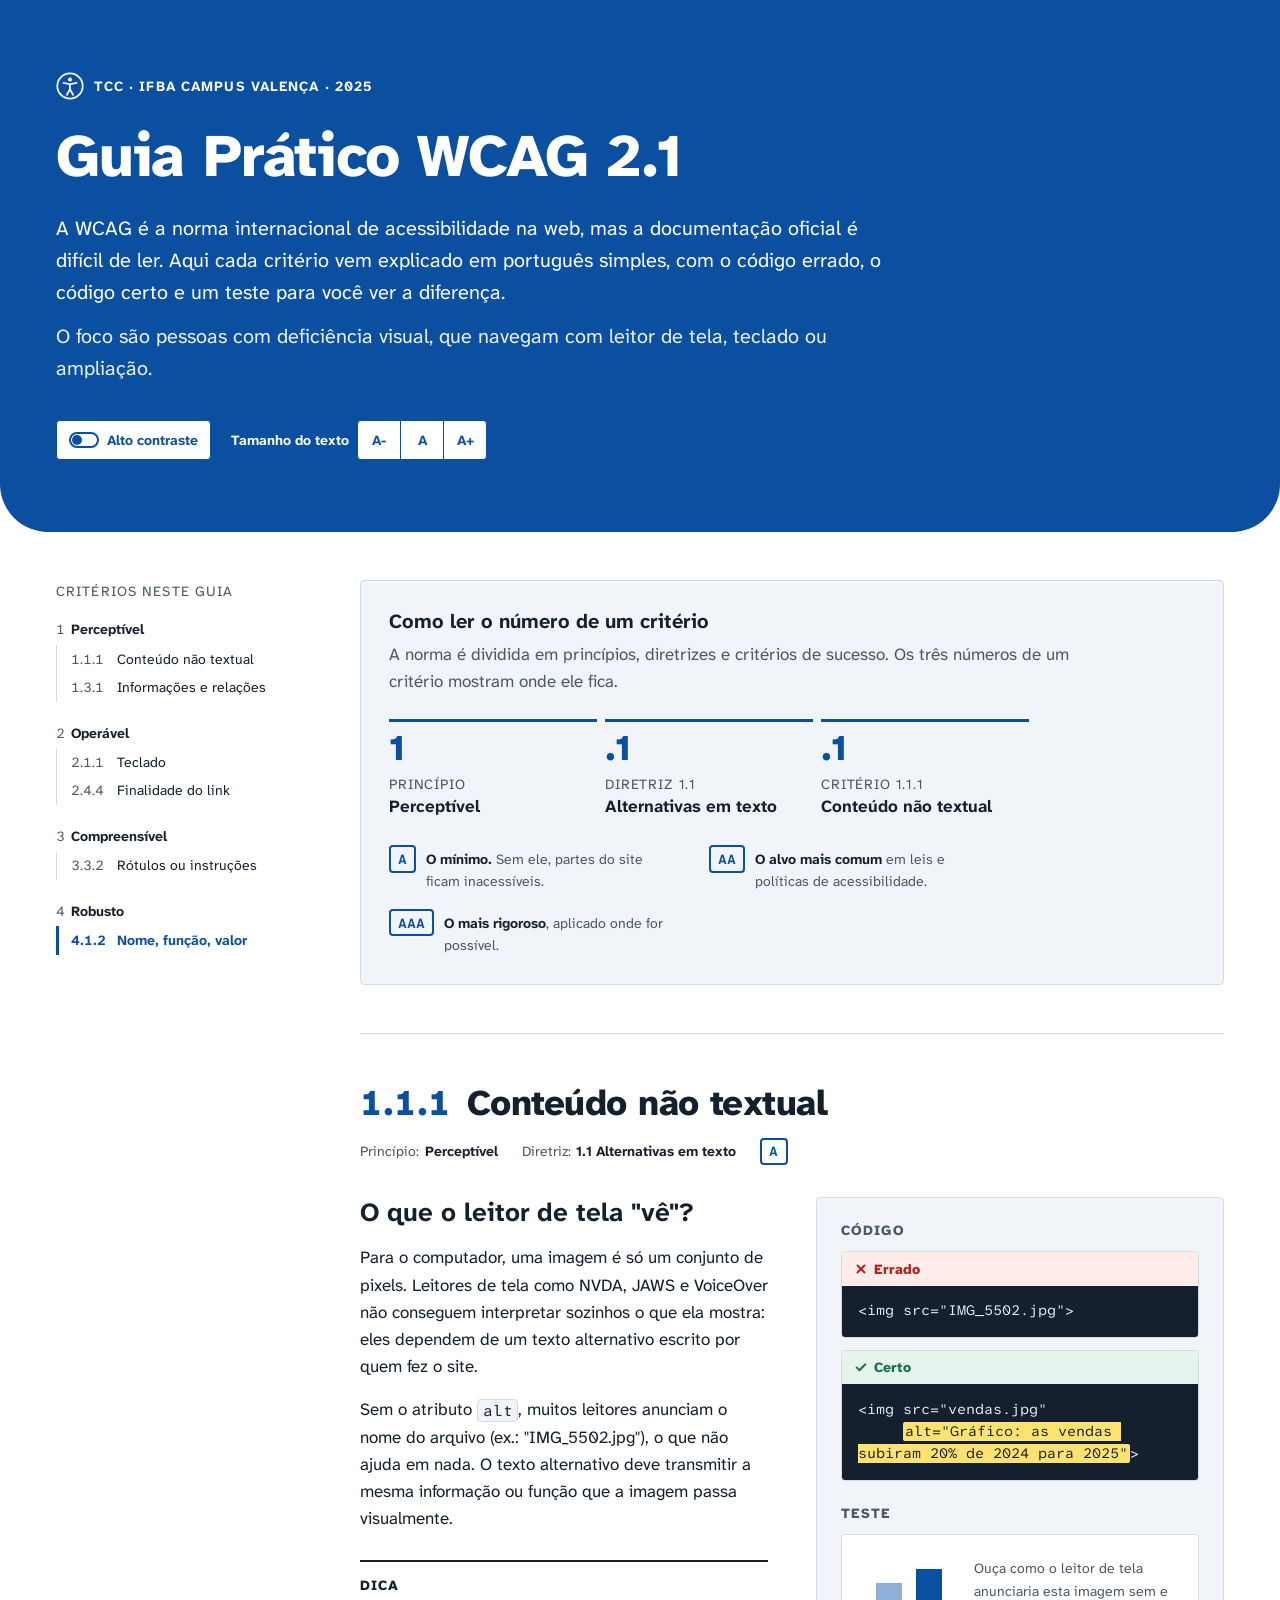
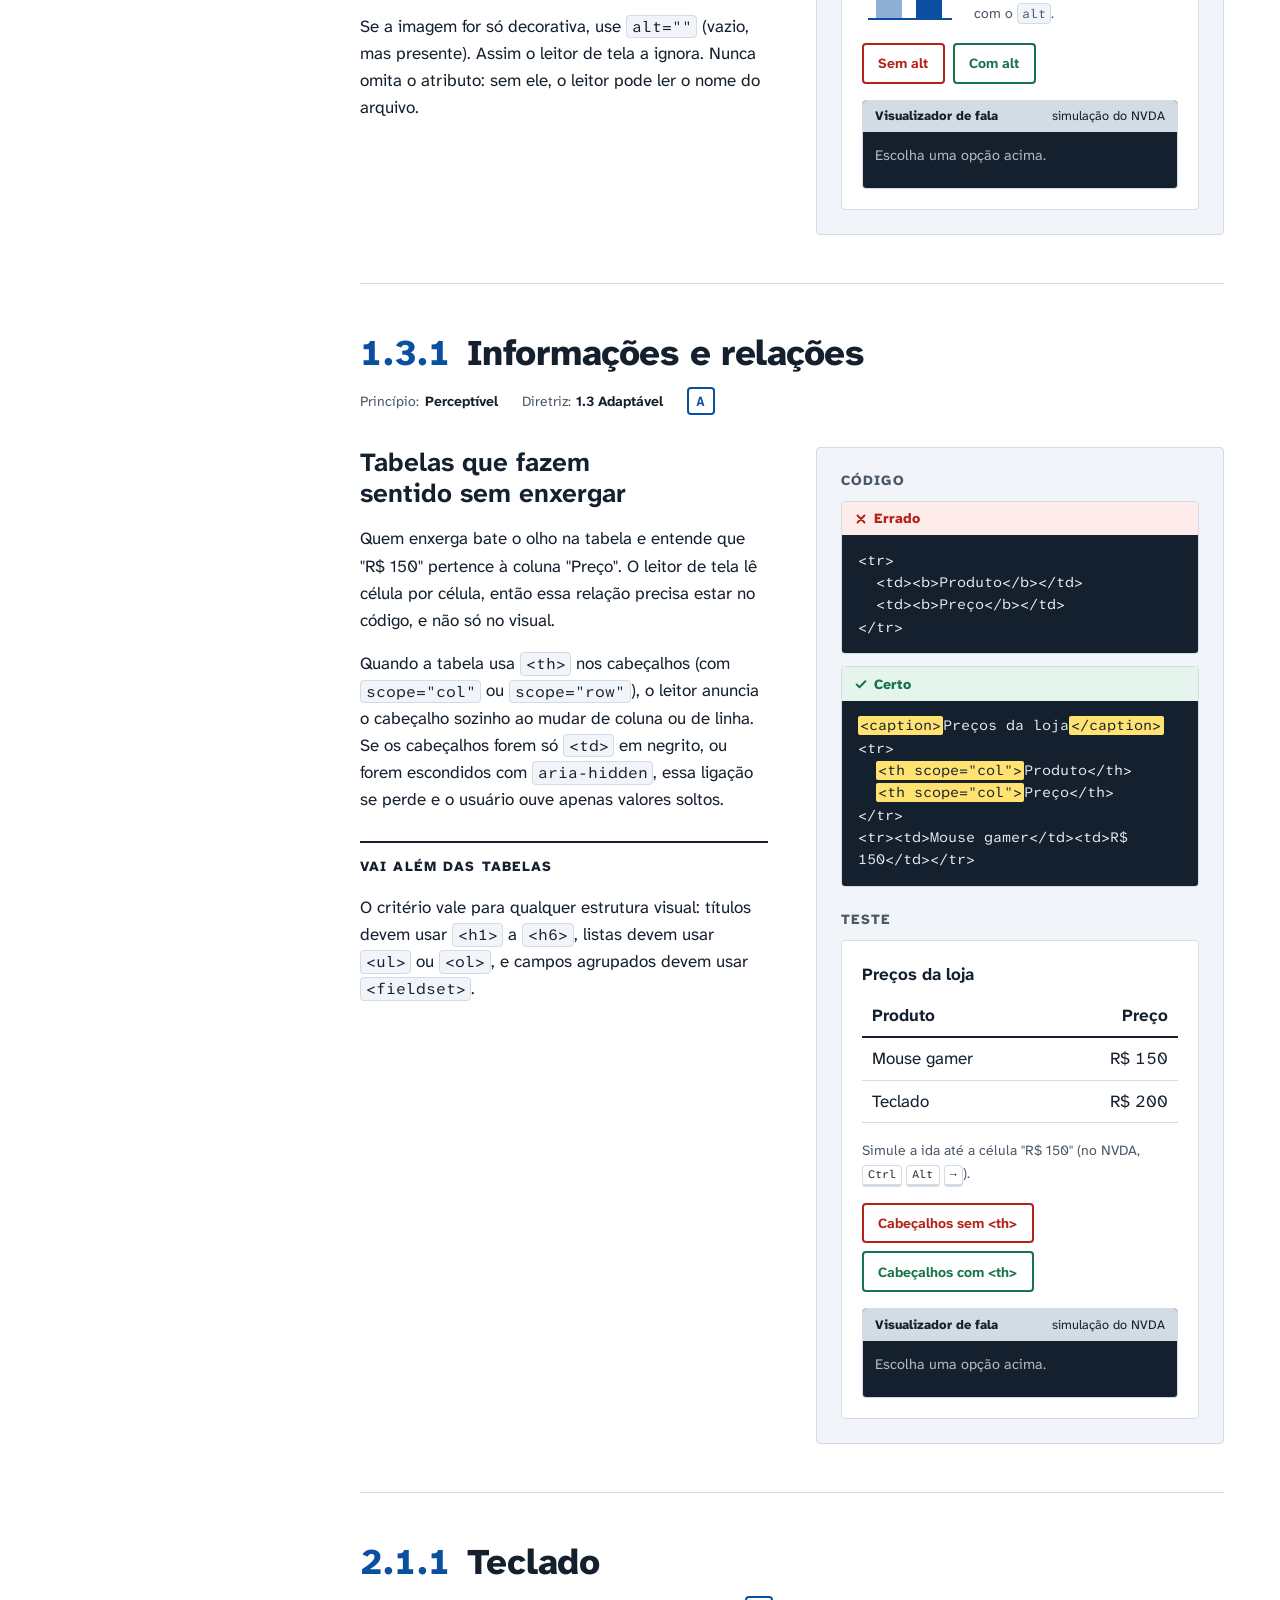
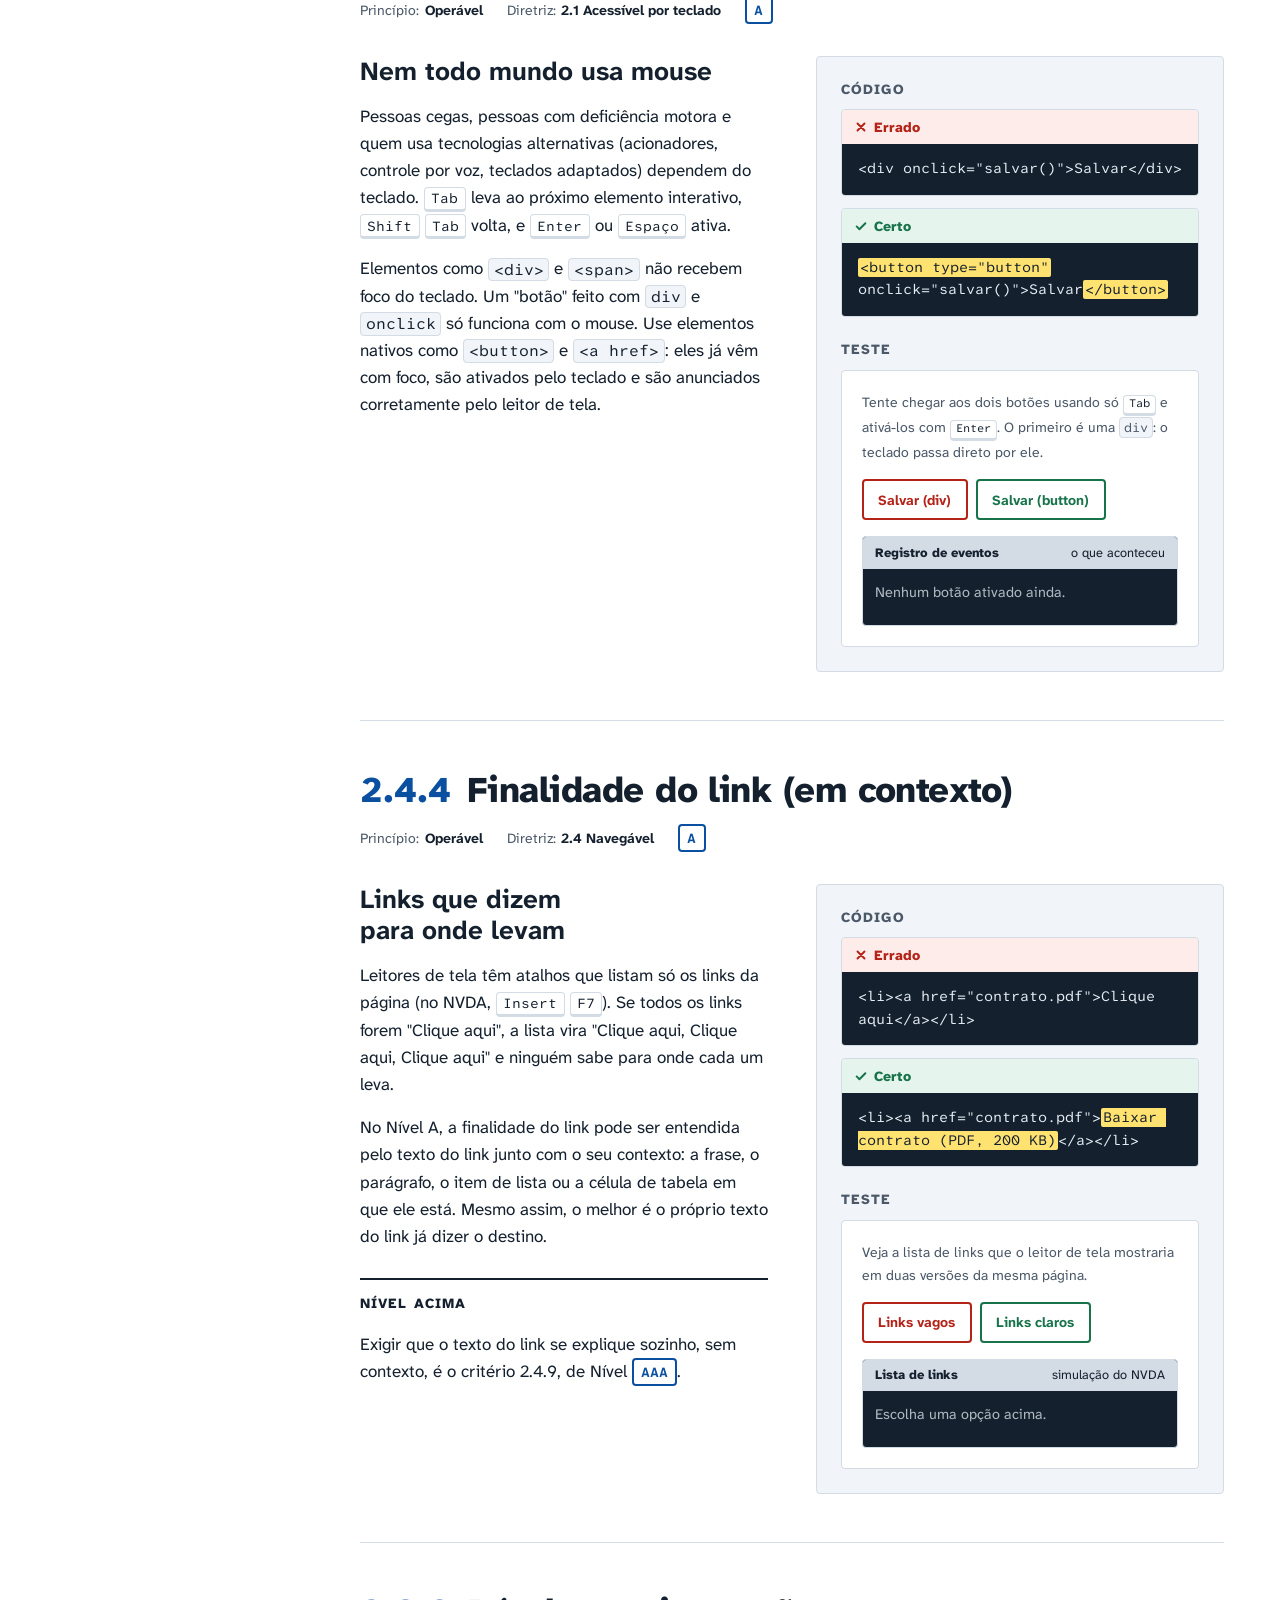
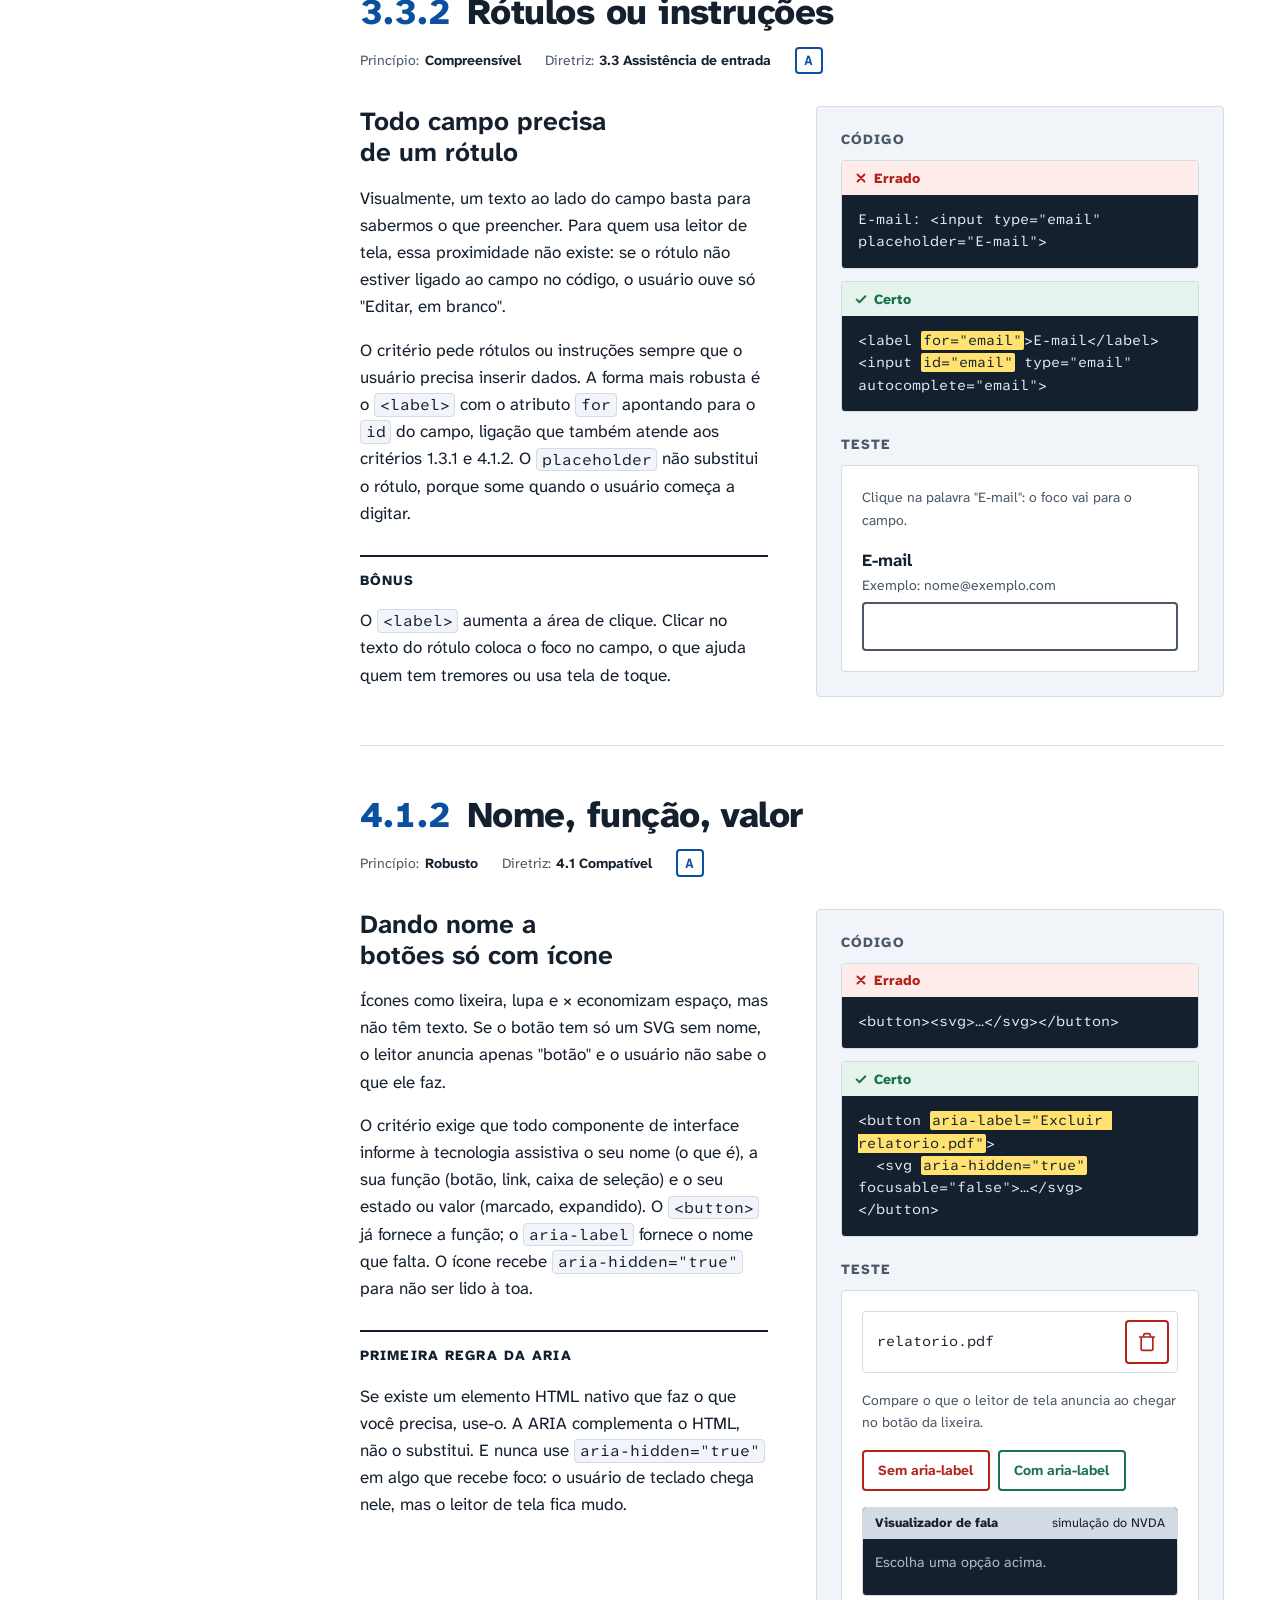
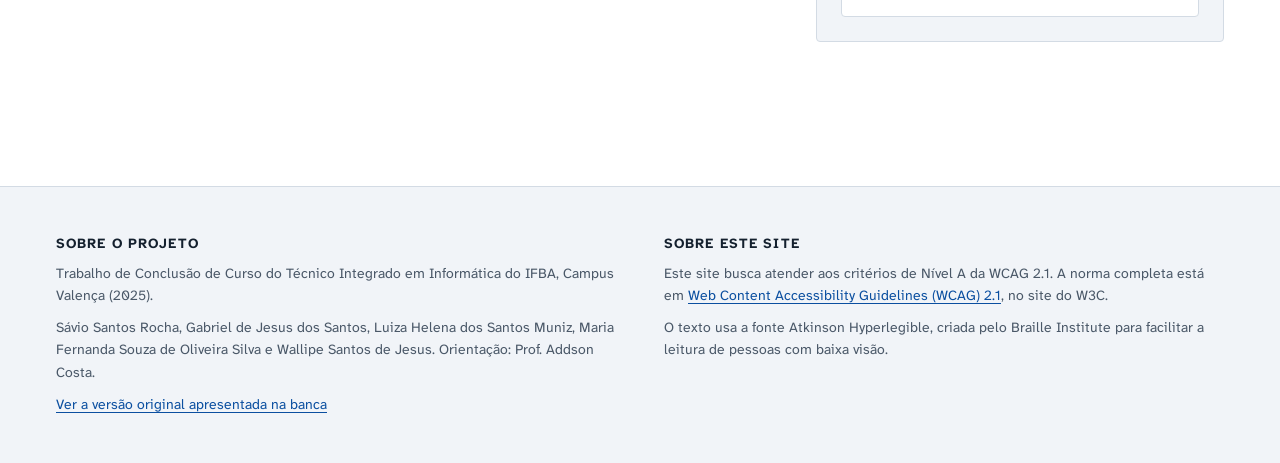
==== commit fe255159: "Traz de volta o cabeçalho grande do TCC original Co-Authored-By: Claude Opus 5.5 <noreply@anthropic." ====
--- a/index.html
+++ b/index.html
@@ -12,16 +12,19 @@
 
     <a href="#conteudo" class="skip-link">Pular para o conteúdo</a>
 
-    <header class="topbar">
-        <div class="topbar__inner">
-            <a class="wordmark" href="#conteudo">
+    <header class="hero">
+        <div class="hero__inner">
+            <p class="hero__brand">
                 <svg width="28" height="28" viewBox="0 0 32 32" aria-hidden="true" focusable="false">
                     <circle cx="16" cy="16" r="14.5" fill="none" stroke="currentColor" stroke-width="2"></circle>
                     <circle cx="16" cy="8.5" r="2.3" fill="currentColor"></circle>
                     <path d="M8.5 12.5 16 14l7.5-1.5M16 14v5.5m0 0-3.5 6.5M16 19.5l3.5 6.5" fill="none" stroke="currentColor" stroke-width="2" stroke-linecap="round" stroke-linejoin="round"></path>
                 </svg>
-                Guia Prático WCAG
-            </a>
+                TCC · IFBA Campus Valença · 2025
+            </p>
+            <h1>Guia Prático WCAG 2.1</h1>
+            <p class="hero__lead">A WCAG é a norma internacional de acessibilidade na web, mas a documentação oficial é difícil de ler. Aqui cada critério vem explicado em português simples, com o código errado, o código certo e um teste para você ver a diferença.</p>
+            <p class="hero__lead">O foco são pessoas com deficiência visual, que navegam com leitor de tela, teclado ou ampliação.</p>
 
             <div class="prefs" role="group" aria-label="Preferências de leitura">
                 <button type="button" class="pref-button pref-button--toggle" id="btn-contrast" data-action="toggle-contrast" aria-pressed="false">
@@ -78,11 +81,6 @@
 
             <!-- ABERTURA -->
             <div class="opening">
-                <p class="eyebrow">TCC · IFBA Campus Valença · 2025</p>
-                <h1>Guia Prático WCAG 2.1</h1>
-                <p class="lead">A WCAG é a norma internacional de acessibilidade na web, mas a documentação oficial é difícil de ler. Aqui cada critério vem explicado em português simples, com o código errado, o código certo e um teste para você ver a diferença.</p>
-                <p class="lead">O foco são pessoas com deficiência visual, que navegam com leitor de tela, teclado ou ampliação.</p>
-
                 <section class="anatomy" aria-labelledby="titulo-anatomia">
                     <h2 id="titulo-anatomia">Como ler o número de um critério</h2>
                     <p>A norma é dividida em princípios, diretrizes e critérios de sucesso. Os três números de um critério mostram onde ele fica.</p>
--- a/css/style.css
+++ b/css/style.css
@@ -62,6 +62,8 @@
     --code-bg: #14202e;
     --code-ink: #e6edf5;
     --focus-ring: #0b4fa0;
+    --hero-bg: #0b4fa0;
+    --hero-ink: #ffffff;
 
     /* Tipografia */
     --font-text: 'Atkinson Hyperlegible Next', 'Segoe UI', system-ui, -apple-system, Roboto, Arial, sans-serif;
@@ -97,6 +99,8 @@
         --code-bg: #0a1016;
         --code-ink: #e6edf5;
         --focus-ring: #82b6ff;
+        --hero-bg: #133a6b;
+        --hero-ink: #ffffff;
         color-scheme: dark;
     }
 }
@@ -118,6 +122,8 @@
     --code-bg: #000000;
     --code-ink: #ffffff;
     --focus-ring: #ffff00;
+    --hero-bg: #000000;
+    --hero-ink: #ffff00;
     color-scheme: dark;
 }
 
@@ -237,43 +243,76 @@
     top: 0.5rem;
 }
 
-/* --- Barra superior --- */
-.topbar {
-    border-bottom: 1px solid var(--rule);
-    background: var(--paper);
-}
-
-.topbar__inner {
+/* --- Cabeçalho grande (herdado do TCC original) --- */
+.hero {
+    background: var(--hero-bg);
+    color: var(--hero-ink);
+    border-bottom-left-radius: 3rem;
+    border-bottom-right-radius: 3rem;
+}
+
+body.high-contrast .hero {
+    border: 2px solid var(--rule);
+    border-top: 0;
+}
+
+.hero__inner {
     max-width: 78rem;
     margin: 0 auto;
-    padding-block: 0.75rem;
+    padding-block: 3rem 3.5rem;
     padding-inline: var(--gutter);
+}
+
+@media (min-width: 64rem) {
+    .hero__inner {
+        padding-block: 4.5rem 4.5rem;
+    }
+}
+
+.hero__brand {
+    display: flex;
+    align-items: center;
+    gap: 0.6rem;
+    font-size: var(--step--1);
+    font-weight: 700;
+    text-transform: uppercase;
+    letter-spacing: 0.08em;
+    margin-bottom: 1.25rem;
+}
+
+.hero__brand svg {
+    flex-shrink: 0;
+}
+
+.hero h1 {
+    font-size: clamp(2.5rem, 6vw, 3.75rem);
+    font-weight: 800;
+    letter-spacing: -0.02em;
+    margin-bottom: 1.25rem;
+}
+
+.hero__lead {
+    font-size: var(--step-1);
+    max-width: var(--measure);
+}
+
+.hero__lead + .hero__lead {
+    margin-top: 0.75rem;
+    opacity: 0.92;
+}
+
+.hero .prefs {
+    margin-top: 2.25rem;
+}
+
+.hero :focus-visible {
+    outline-color: var(--hero-ink);
+}
+
+.prefs {
     display: flex;
     flex-wrap: wrap;
     align-items: center;
-    justify-content: space-between;
-    gap: 0.75rem 2rem;
-}
-
-.wordmark {
-    display: flex;
-    align-items: center;
-    gap: 0.6rem;
-    font-weight: 800;
-    font-size: var(--step-0);
-    color: var(--ink);
-    text-decoration: none;
-}
-
-.wordmark svg {
-    color: var(--access-blue);
-    flex-shrink: 0;
-}
-
-.prefs {
-    display: flex;
-    flex-wrap: wrap;
-    align-items: center;
     gap: 0.5rem 1.25rem;
 }
 
@@ -285,7 +324,7 @@
 
 .prefs__label {
     font-size: var(--step--1);
-    color: var(--ink-soft);
+    font-weight: 700;
 }
 
 .prefs__buttons {
@@ -299,9 +338,9 @@
     min-width: 2.75rem;
     min-height: 2.5rem;
     padding: 0.35rem 0.75rem;
-    border: 1px solid var(--rule);
-    background: var(--paper);
-    color: var(--ink);
+    border: 1px solid var(--hero-bg);
+    background: var(--hero-ink);
+    color: var(--hero-bg);
     cursor: pointer;
 }
 
@@ -313,7 +352,7 @@
 .prefs__buttons .pref-button:last-child { border-radius: 0 var(--radius) var(--radius) 0; }
 
 .pref-button:hover {
-    background: var(--bench);
+    background: var(--access-blue-soft);
 }
 
 .pref-button:focus-visible {
@@ -351,9 +390,9 @@
 }
 
 .pref-button--toggle[aria-pressed="true"] {
-    background: var(--ink);
-    color: var(--paper);
-    border-color: var(--ink);
+    background: var(--hero-bg);
+    color: var(--hero-ink);
+    border-color: var(--hero-ink);
 }
 
 .pref-button--toggle[aria-pressed="true"] .switch::after {
@@ -472,35 +511,8 @@
     padding-bottom: 3rem;
 }
 
-.eyebrow {
-    font-size: var(--step--1);
-    text-transform: uppercase;
-    letter-spacing: 0.08em;
-    color: var(--ink-soft);
-    margin-bottom: 0.75rem;
-}
-
-.opening h1 {
-    font-size: clamp(2.25rem, 5vw, var(--step-4));
-    font-weight: 800;
-    letter-spacing: -0.02em;
-    max-width: 18ch;
-    margin-bottom: 1.25rem;
-}
-
-.lead {
-    font-size: var(--step-1);
-    max-width: var(--measure);
-    color: var(--ink);
-}
-
-.lead + .lead {
-    margin-top: 1rem;
-}
-
 /* Anatomia do número de um critério */
 .anatomy {
-    margin-top: 2.5rem;
     padding: 1.75rem;
     background: var(--bench);
     border-radius: var(--radius);
